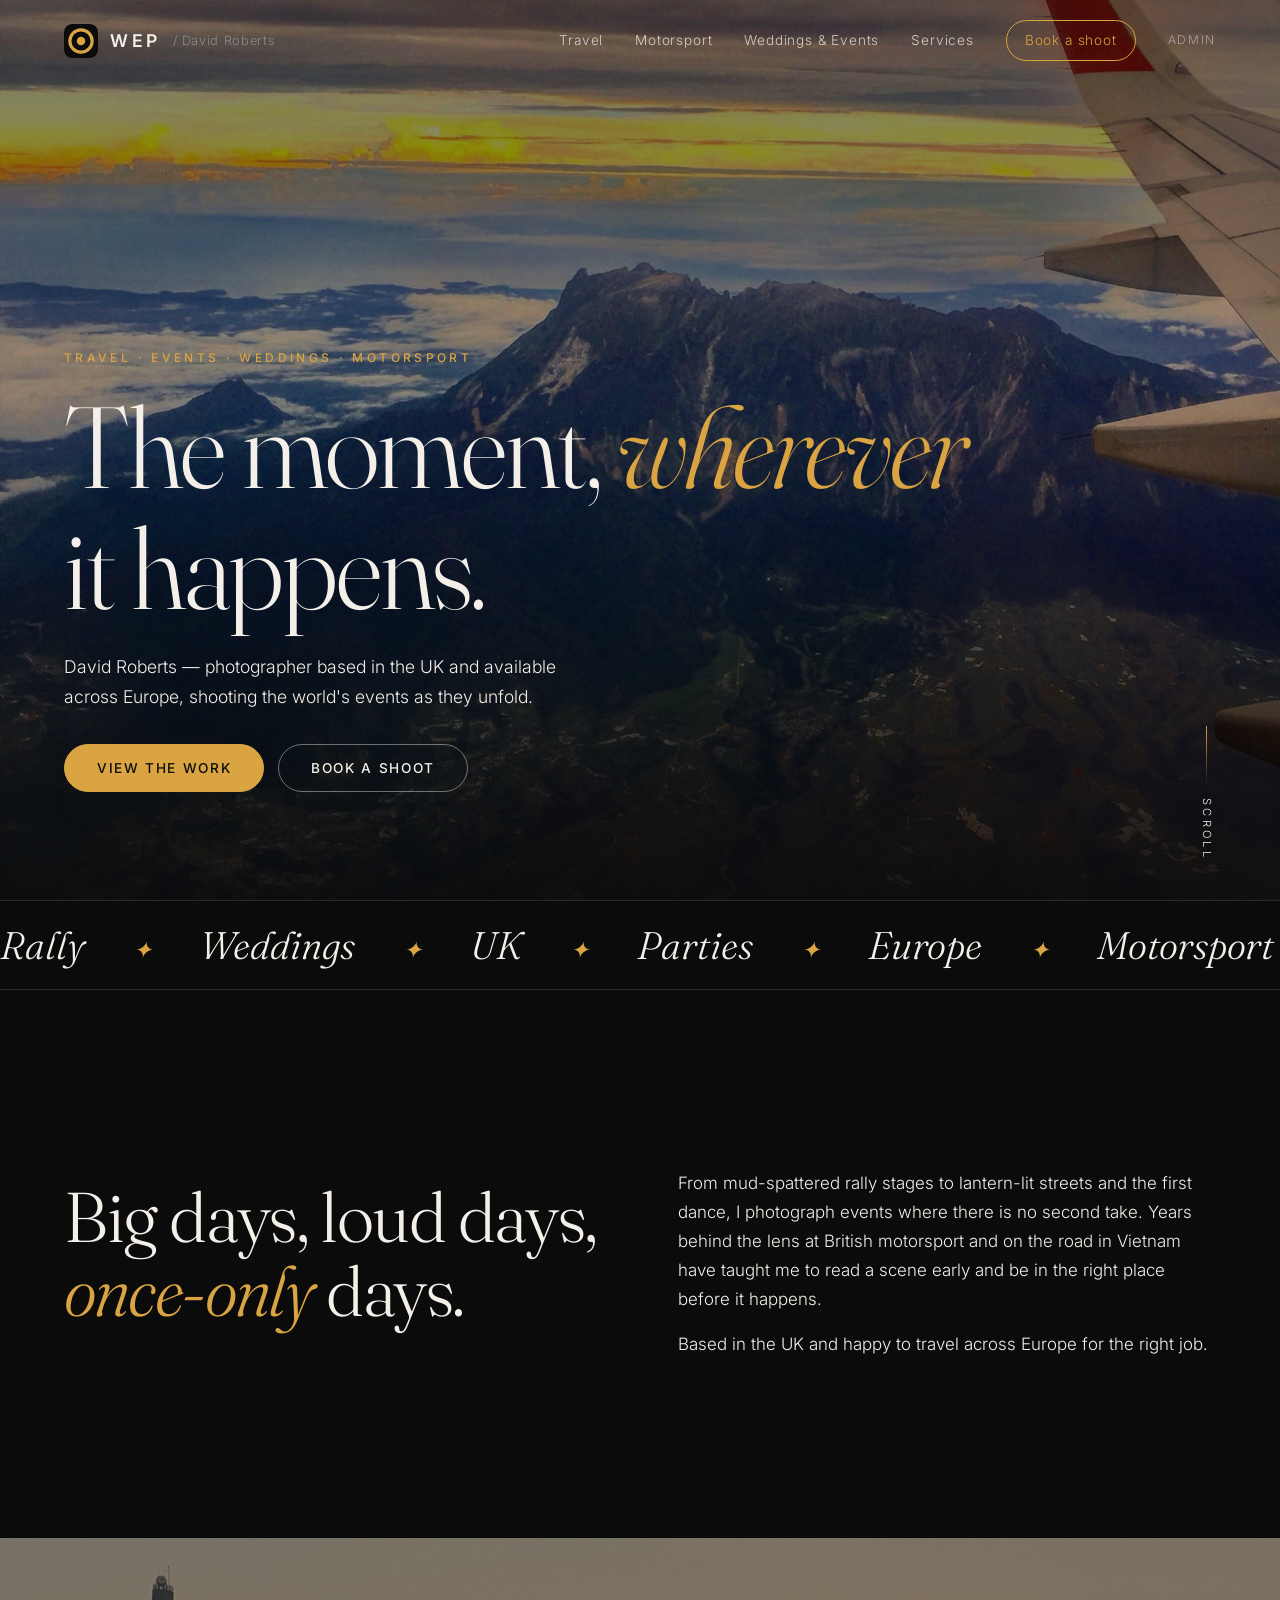
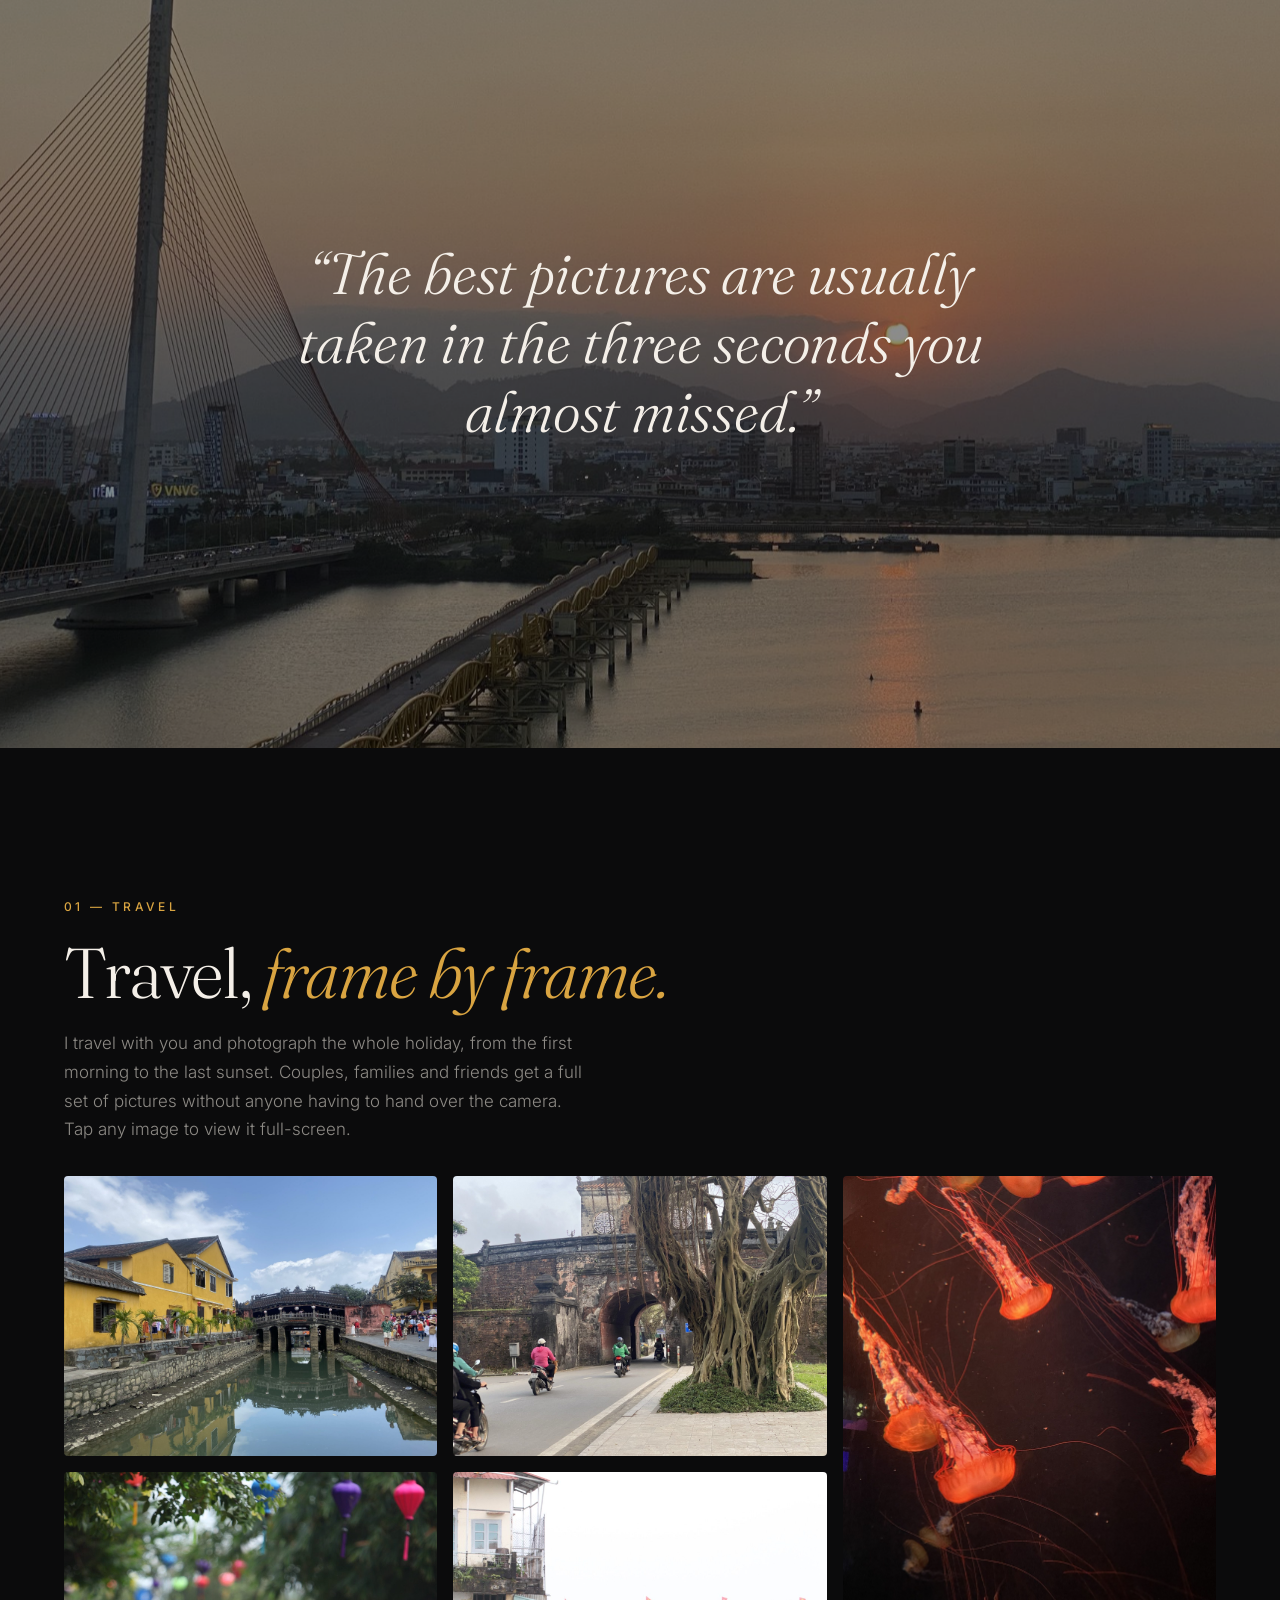
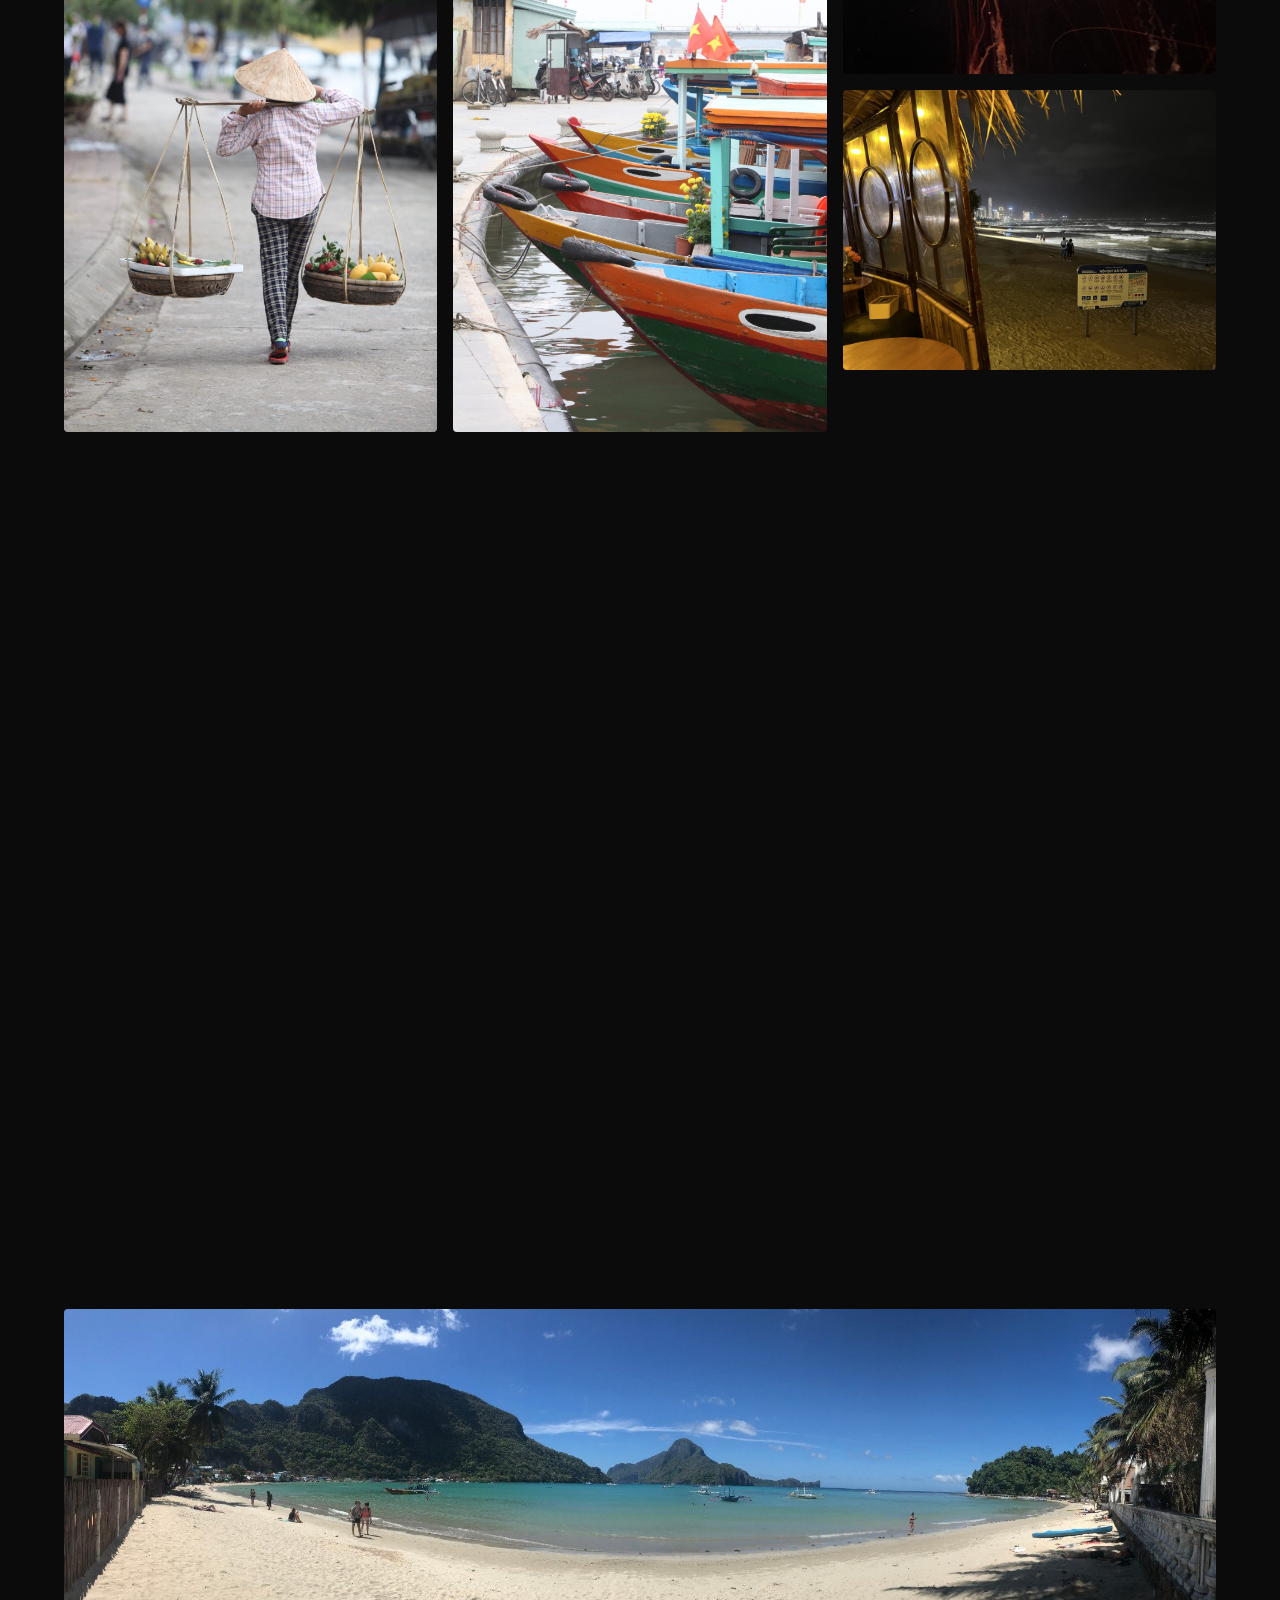
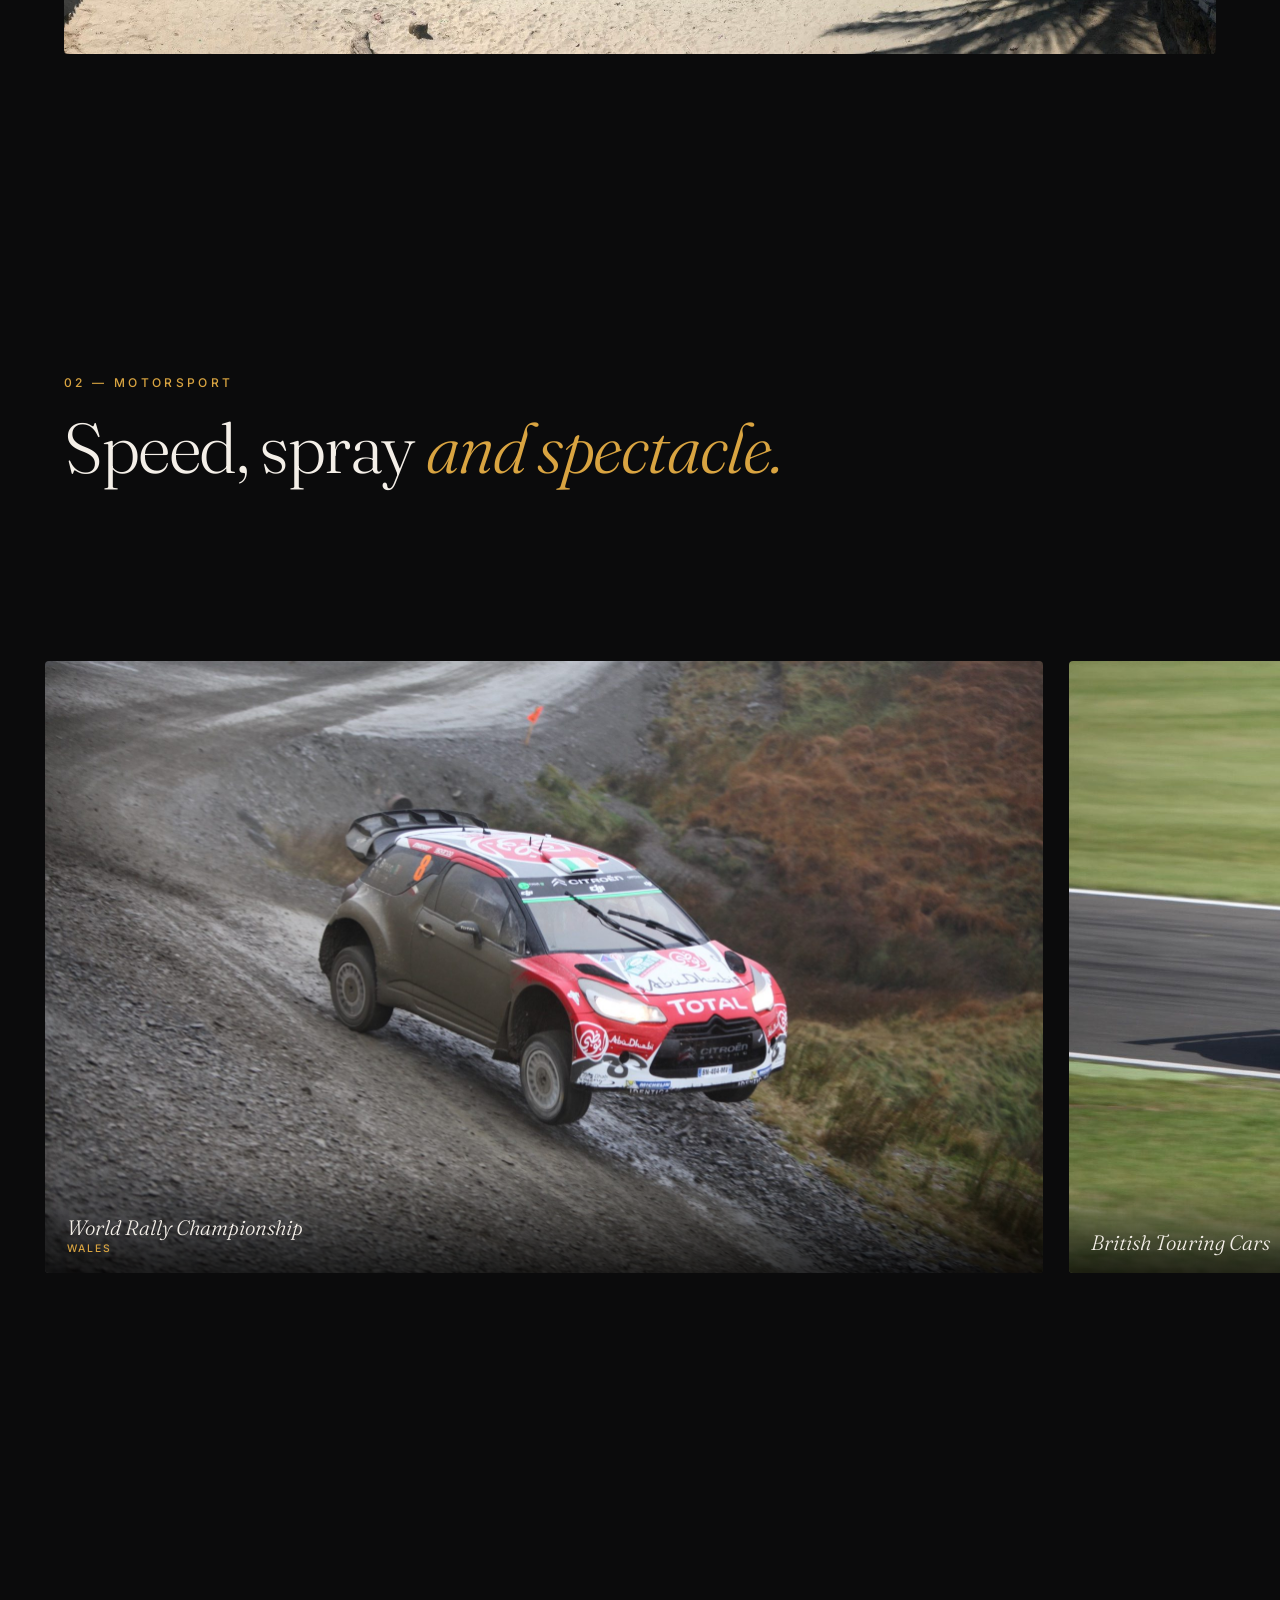
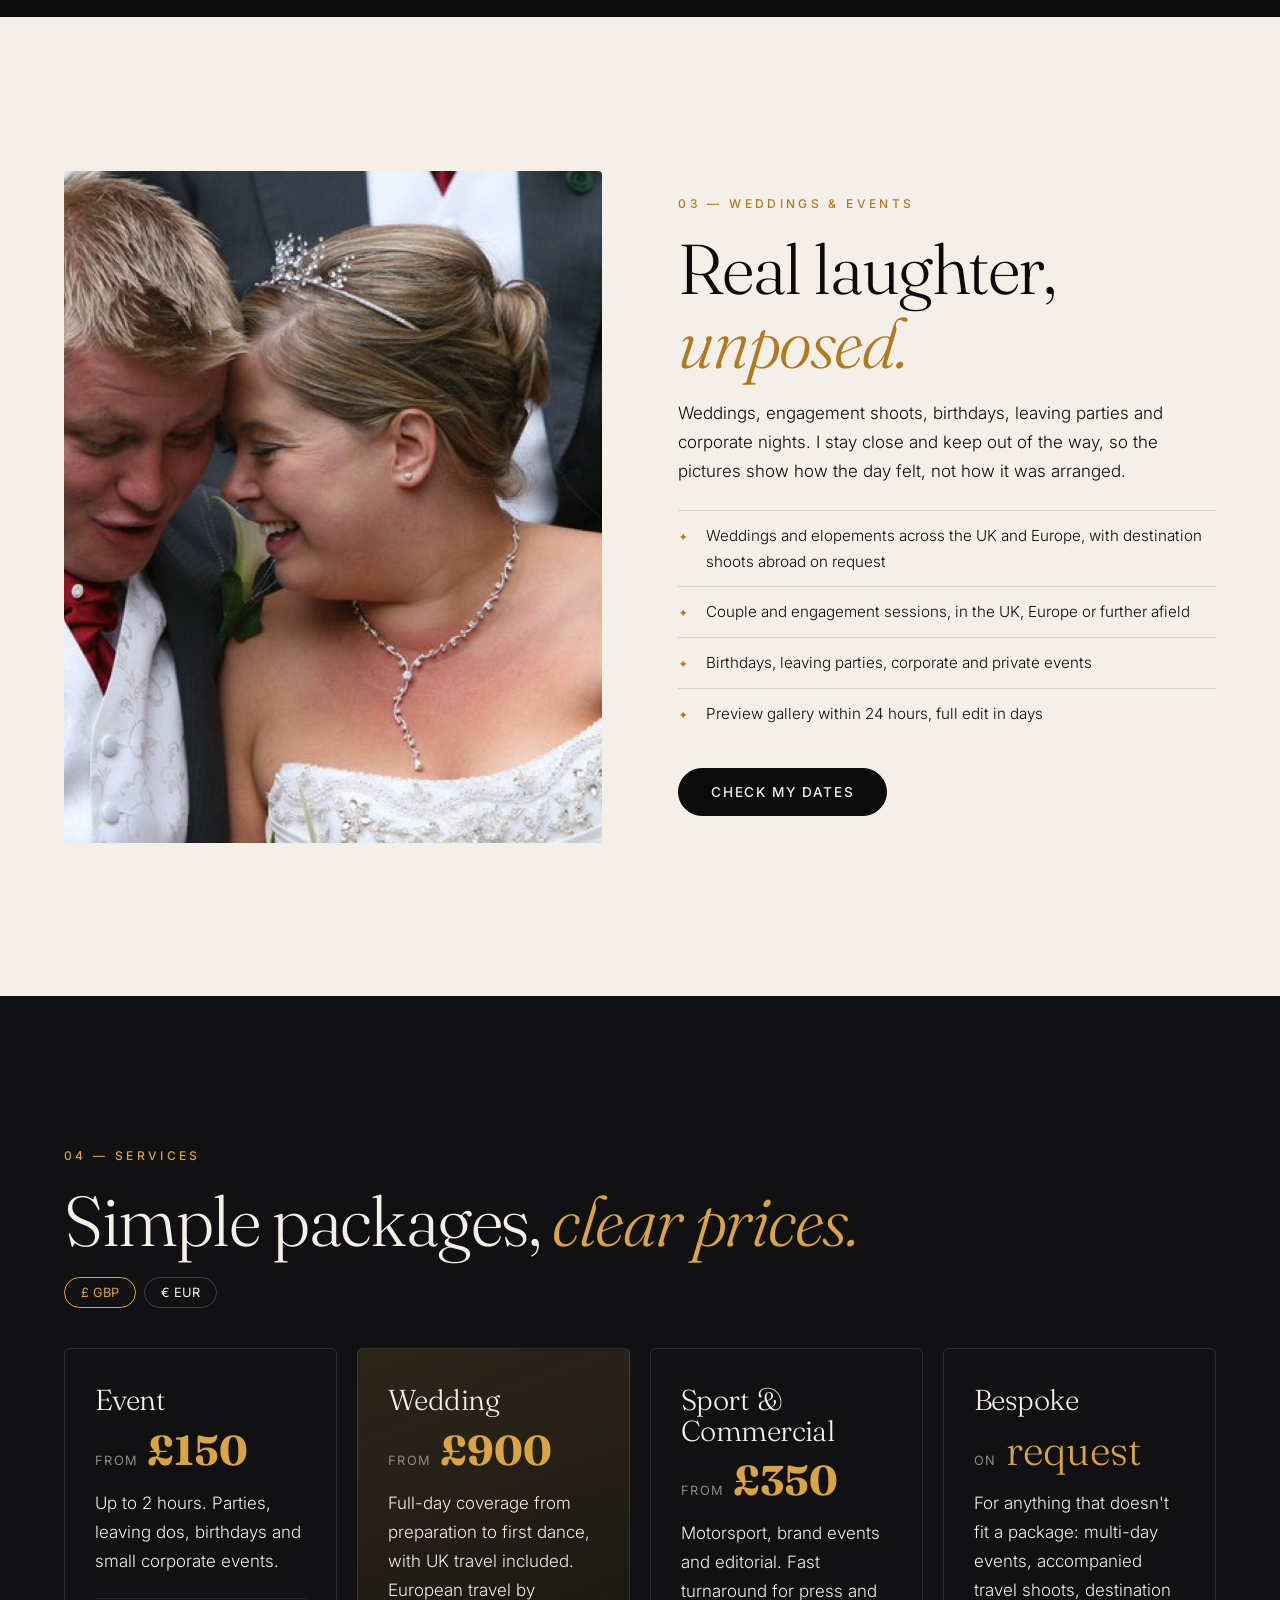
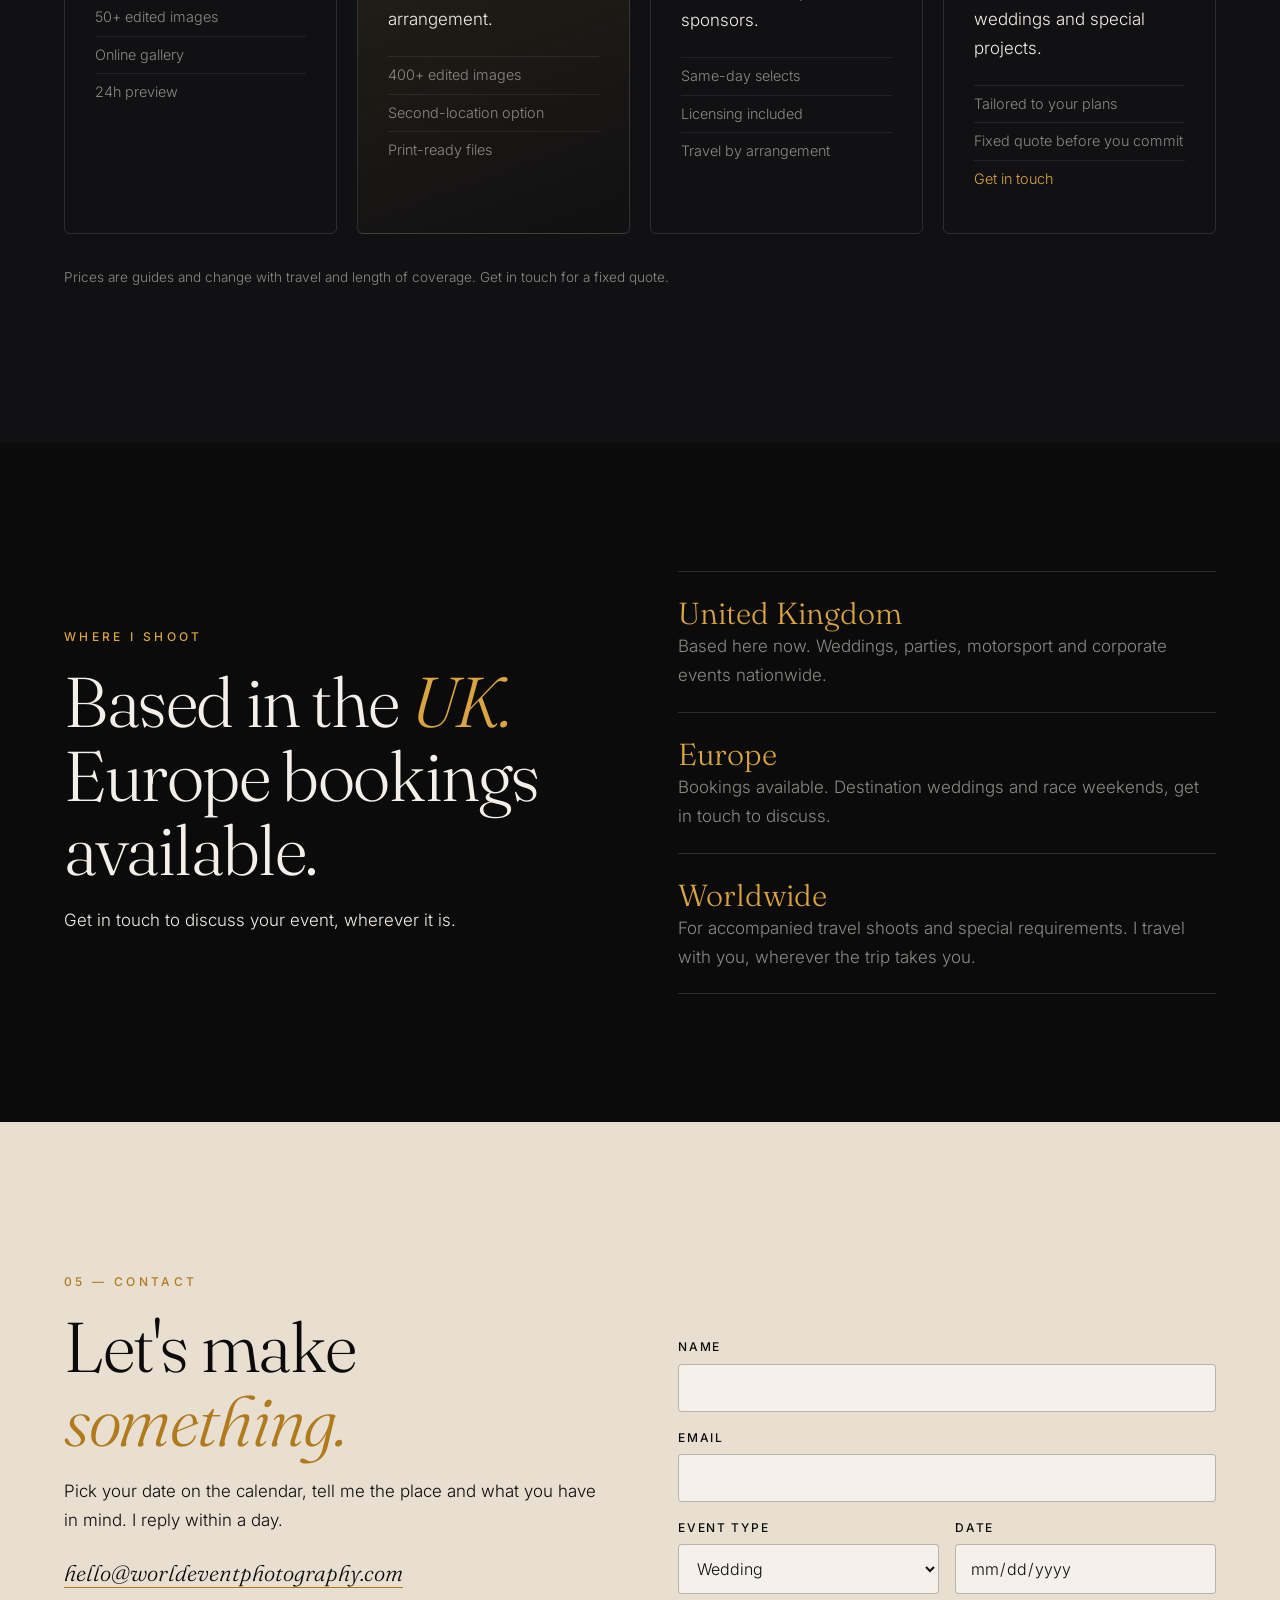
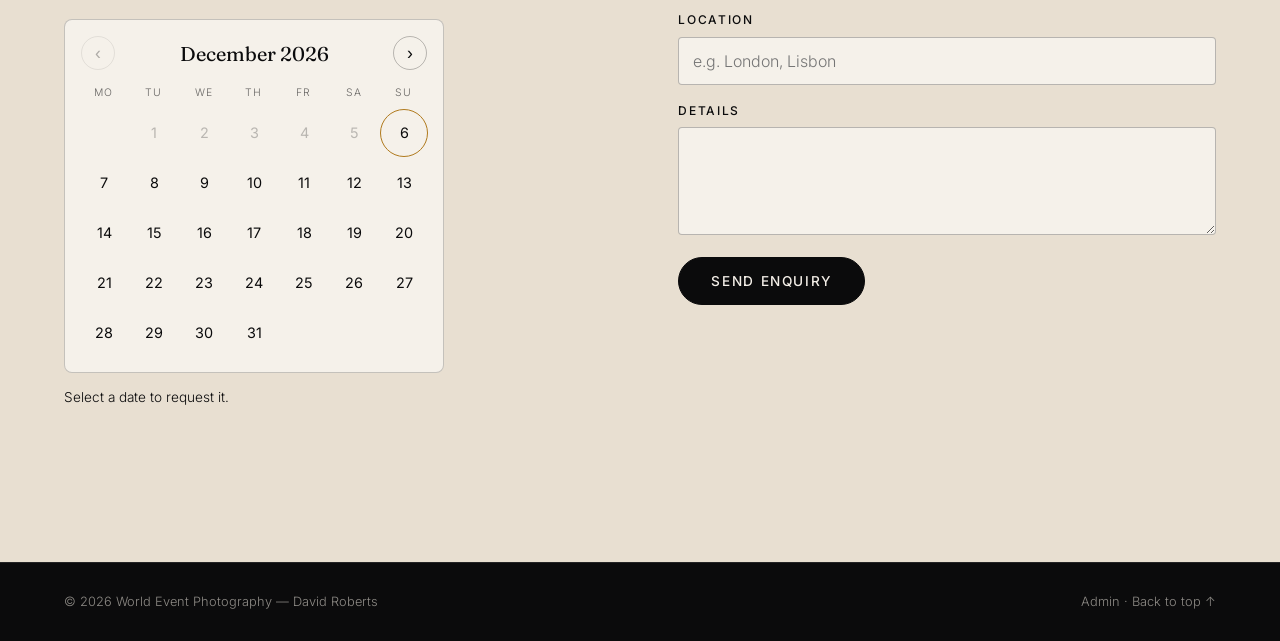
==== index.html @ 462fe00c "Rotate hero image every 5s across five photos Co-Authored-By: Claude Sonnet 5.5 <noreply@anthropic.c" ====
<!doctype html>
<html lang="en">
<head>
<meta charset="utf-8">
<meta name="viewport" content="width=device-width, initial-scale=1">
<title>World Event Photography — David Roberts</title>
<meta name="description" content="David Roberts: event, motorsport and wedding photographer based in the UK, available across Europe.">
<meta property="og:title" content="World Event Photography — David Roberts">
<meta property="og:description" content="Events, motorsport, weddings and travel photography. UK-based, available across Europe.">
<meta property="og:image" content="images/p13.jpg">
<link rel="preconnect" href="https://fonts.googleapis.com">
<link rel="preconnect" href="https://fonts.gstatic.com" crossorigin>
<link href="https://fonts.googleapis.com/css2?family=Fraunces:ital,opsz,wght@0,9..144,300;0,9..144,500;1,9..144,300;1,9..144,400&family=Inter:wght@300;400;500;600&display=swap" rel="stylesheet">
<link rel="icon" href="favicon.svg" type="image/svg+xml">
<link rel="icon" href="favicon.ico" sizes="48x48">
<link rel="apple-touch-icon" href="apple-touch-icon.png">
<link rel="stylesheet" href="style.css">
</head>
<body>

<div class="loader" id="loader" aria-hidden="true">
  <div class="loader-inner"><span>World Event Photography</span><i></i></div>
</div>

<header class="nav" id="nav">
  <a href="#top" class="brand"><img src="favicon.svg" alt="" width="34" height="34">WEP<span>/ David Roberts</span></a>
  <nav id="menu" aria-label="Main">
    <a href="#asia">Travel</a>
    <a href="#motorsport">Motorsport</a>
    <a href="#weddings">Weddings &amp; Events</a>
    <a href="#services">Services</a>
    <a href="#contact" class="cta">Book a shoot</a>
    <a href="admin.html" class="adm" rel="nofollow">Admin</a>
  </nav>
  <button class="burger" id="burger" aria-label="Menu" aria-expanded="false"><b></b><b></b></button>
</header>

<main id="top">

<section class="hero">
  <div class="hero-bg" data-parallax="0.35">
    <img class="on" src="images/p13.jpg" alt="Mount Kinabalu seen from an aeroplane window at sunset" fetchpriority="high">
    <img src="images/p18.jpg" alt="Hoi An street vendor in a conical hat carrying fruit baskets" loading="lazy">
    <img src="images/p17.jpg" alt="Rally car airborne on a gravel stage" loading="lazy">
    <img src="images/p23.jpg" alt="Bride and groom laughing together" loading="lazy">
    <img src="images/p10.jpg" alt="Sunset over the Han River bridges in Da Nang" loading="lazy">
  </div>
  <div class="hero-shade"></div>
  <div class="hero-content">
    <p class="eyebrow reveal">Travel · Events · Weddings · Motorsport</p>
    <h1 class="reveal"><span>The moment,</span> <em>wherever</em> <span>it happens.</span></h1>
    <p class="lede reveal">David Roberts — photographer based in the UK and available across Europe, shooting the world's events as they unfold.</p>
    <div class="hero-actions reveal">
      <a href="#asia" class="btn">View the work</a>
      <a href="#contact" class="btn ghost">Book a shoot</a>
    </div>
  </div>
  <a href="#intro" class="scroll-cue" aria-label="Scroll down"><span></span>Scroll</a>
</section>

<div class="marquee" aria-hidden="true">
  <div class="track">
    <span>Rally</span><span>Weddings</span><span>UK</span><span>Parties</span><span>Europe</span><span>Motorsport</span><span>Leaving dos</span><span>Travel</span><span>Festivals</span><span>Corporate</span>
    <span>Rally</span><span>Weddings</span><span>UK</span><span>Parties</span><span>Europe</span><span>Motorsport</span><span>Leaving dos</span><span>Travel</span><span>Festivals</span><span>Corporate</span>
  </div>
</div>

<section class="intro" id="intro">
  <div class="wrap grid2">
    <h2 class="reveal">Big days, loud days, <em>once-only</em> days.</h2>
    <div class="reveal">
      <p>From mud-spattered rally stages to lantern-lit streets and the first dance, I photograph events where there is no second take. Years behind the lens at British motorsport and on the road in Vietnam have taught me to read a scene early and be in the right place before it happens.</p>
      <p>Based in the UK and happy to travel across Europe for the right job.</p>
    </div>
  </div>
</section>

<section class="parallax-band" aria-label="Quote">
  <div class="pb-bg" data-parallax="0.25"><img src="images/p10.jpg" alt="Sunset over the Han River bridges in Da Nang" loading="lazy"></div>
  <blockquote class="reveal">“The best pictures are usually taken in the three seconds you almost missed.”</blockquote>
</section>

<section class="asia" id="asia">
  <div class="wrap head">
    <p class="eyebrow">01 — Travel</p>
    <h2>Travel, <em>frame by frame.</em></h2>
    <p class="sub">I travel with you and photograph the whole holiday, from the first morning to the last sunset. Couples, families and friends get a full set of pictures without anyone having to hand over the camera. Tap any image to view it full-screen.</p>
  </div>
  <div class="masonry wrap" id="gallery">
    <figure class="reveal"><img src="images/p06.jpg" alt="Japanese Covered Bridge, Hoi An" loading="lazy"><figcaption>Japanese Covered Bridge, Hội An</figcaption></figure>
    <figure class="reveal"><img src="images/p18.jpg" alt="Street vendor carrying fruit baskets" loading="lazy"><figcaption>Huế</figcaption></figure>
    <figure class="reveal"><img src="images/p08.jpg" alt="Lantern-lined street in Hoi An" loading="lazy"><figcaption>Ancient Town, Hội An</figcaption></figure>
    <figure class="reveal"><img src="images/p12.jpg" alt="Flower cart on a riverside road" loading="lazy"><figcaption>Hội An</figcaption></figure>
    <figure class="reveal"><img src="images/p05.jpg" alt="Banyan tree and old gate in Hue" loading="lazy"><figcaption>Citadel gate, Huế</figcaption></figure>
    <figure class="reveal"><img src="images/p20.jpg" alt="Colourful fishing boats" loading="lazy"><figcaption>Hội An</figcaption></figure>
    <figure class="reveal"><img src="images/p01.jpg" alt="Imperial city pavilion, Hue" loading="lazy"><figcaption>Imperial City, Huế</figcaption></figure>
    <figure class="reveal"><img src="images/p19.jpg" alt="Cyclo driver among lanterns" loading="lazy"><figcaption>Hội An</figcaption></figure>
    <figure class="reveal"><img src="images/p11.jpg" alt="Jellyfish glowing in dark water" loading="lazy"><figcaption>Singapore Aquarium</figcaption></figure>
    <figure class="reveal"><img src="images/p03.jpg" alt="Beach at night with city lights" loading="lazy"><figcaption>Mỹ Khê Beach, Đà Nẵng</figcaption></figure>
    <figure class="reveal"><img src="images/p02.jpg" alt="Sunrise over a lotus pond" loading="lazy"><figcaption>Huế</figcaption></figure>
    <figure class="reveal"><img src="images/p24.jpg" alt="Patuxai victory gate in Vientiane lit up at night, reflected in a pool" loading="lazy"><figcaption>Patuxai, Vientiane</figcaption></figure>
    <figure class="reveal pano"><img src="images/p25.jpg" alt="Panoramic view of a curved white-sand beach and turquoise bay with boats and green hills" loading="lazy"><figcaption>El Nido, Palawan</figcaption></figure>
  </div>
</section>

<section class="motor" id="motorsport">
  <div class="wrap head">
    <p class="eyebrow">02 — Motorsport</p>
    <h2>Speed, spray <em>and spectacle.</em></h2>
  </div>
  <div class="hscroll" id="hscroll">
    <div class="hs-sticky">
      <div class="hs-track" id="hsTrack">
        <figure class="hs-item big"><img src="images/p17.jpg" alt="Rally car airborne on a gravel stage" loading="lazy"><figcaption>World Rally Championship<small>Wales</small></figcaption></figure>
        <figure class="hs-item"><img src="images/p15.jpg" alt="Touring car at speed" loading="lazy"><figcaption>British Touring Cars</figcaption></figure>
        <figure class="hs-item big"><img src="images/p22.jpg" alt="Touring cars side by side through a hairpin" loading="lazy"><figcaption>Hairpin traffic</figcaption></figure>
        <figure class="hs-item big"><img src="images/p16.jpg" alt="Rally car through water splash" loading="lazy"><figcaption>Full send<small>Water splash</small></figcaption></figure>
      </div>
    </div>
  </div>
</section>

<section class="weddings" id="weddings">
  <div class="wrap grid2 flip">
    <div class="w-img reveal"><img src="images/p23.jpg" alt="Bride and groom laughing together" loading="lazy"></div>
    <div class="reveal">
      <p class="eyebrow">03 — Weddings &amp; Events</p>
      <h2>Real laughter, <em>unposed.</em></h2>
      <p>Weddings, engagement shoots, birthdays, leaving parties and corporate nights. I stay close and keep out of the way, so the pictures show how the day felt, not how it was arranged.</p>
      <ul class="ticks">
        <li>Weddings and elopements across the UK and Europe, with destination shoots abroad on request</li>
        <li>Couple and engagement sessions, in the UK, Europe or further afield</li>
        <li>Birthdays, leaving parties, corporate and private events</li>
        <li>Preview gallery within 24 hours, full edit in days</li>
      </ul>
      <a href="#contact" class="btn dark">Check my dates</a>
    </div>
  </div>
</section>

<section class="services" id="services">
  <div class="wrap">
    <p class="eyebrow">04 — Services</p>
    <h2>Simple packages, <em>clear prices.</em></h2>
    <div class="cur" role="group" aria-label="Currency">
      <button data-cur="GBP" class="on">£ GBP</button><button data-cur="EUR">€ EUR</button>
    </div>
    <div class="cards">
      <article class="card reveal">
        <h3>Event</h3><p class="price"><small>from</small> <b data-gbp="150">£150</b></p>
        <p>Up to 2 hours. Parties, leaving dos, birthdays and small corporate events.</p>
        <ul><li>50+ edited images</li><li>Online gallery</li><li>24h preview</li></ul>
      </article>
      <article class="card hot reveal">
        <h3>Wedding</h3><p class="price"><small>from</small> <b data-gbp="900">£900</b></p>
        <p>Full-day coverage from preparation to first dance, with UK travel included. European travel by arrangement.</p>
        <ul><li>400+ edited images</li><li>Second-location option</li><li>Print-ready files</li></ul>
      </article>
      <article class="card reveal">
        <h3>Sport &amp; Commercial</h3><p class="price"><small>from</small> <b data-gbp="350">£350</b></p>
        <p>Motorsport, brand events and editorial. Fast turnaround for press and sponsors.</p>
        <ul><li>Same-day selects</li><li>Licensing included</li><li>Travel by arrangement</li></ul>
      </article>
      <article class="card reveal">
        <h3>Bespoke</h3><p class="price"><small>on</small> request</p>
        <p>For anything that doesn't fit a package: multi-day events, accompanied travel shoots, destination weddings and special projects.</p>
        <ul><li>Tailored to your plans</li><li>Fixed quote before you commit</li><li><a href="#contact">Get in touch</a></li></ul>
      </article>
    </div>
    <p class="fine">Prices are guides and change with travel and length of coverage. Get in touch for a fixed quote.</p>
  </div>
</section>

<section class="base">
  <div class="wrap grid2">
    <div class="reveal">
      <p class="eyebrow">Where I shoot</p>
      <h2>Based in the <em>UK.</em> Europe bookings available.</h2>
      <p>Get in touch to discuss your event, wherever it is.</p>
    </div>
    <ul class="places reveal">
      <li><b>United Kingdom</b><span>Based here now. Weddings, parties, motorsport and corporate events nationwide.</span></li>
      <li><b>Europe</b><span>Bookings available. Destination weddings and race weekends, get in touch to discuss.</span></li>
      <li><b>Worldwide</b><span>For accompanied travel shoots and special requirements. I travel with you, wherever the trip takes you.</span></li>
    </ul>
  </div>
</section>

<section class="contact" id="contact">
  <div class="wrap grid2">
    <div class="reveal">
      <p class="eyebrow">05 — Contact</p>
      <h2>Let's make <em>something.</em></h2>
      <p>Pick your date on the calendar, tell me the place and what you have in mind. I reply within a day.</p>
      <p class="direct"><a href="mailto:hello@worldeventphotography.com">hello@worldeventphotography.com</a></p>
      <div class="cal-wrap">
        <div class="cal" id="cal"></div>
        <p class="cal-note" id="calNote" aria-live="polite">Select a date to request it.</p>
      </div>
    </div>
    <form class="form reveal" id="form">
      <label>Name<input name="name" required autocomplete="name"></label>
      <label>Email<input type="email" name="email" required autocomplete="email"></label>
      <div class="row">
        <label>Event type
          <select name="type"><option>Wedding</option><option>Graduation</option><option>Family Portrait</option><option>Corporate</option><option>Birthday</option><option>Marketing</option><option>Travel</option><option>Other (provide details)</option></select>
        </label>
        <label>Date<input type="date" name="date" id="dateField" readonly placeholder="Pick on calendar"></label>
      </div>
      <label>Location<input name="location" placeholder="e.g. London, Lisbon"></label>
      <label>Details<textarea name="message" rows="4"></textarea></label>
      <button class="btn" type="submit">Send enquiry</button>
      <p class="form-msg" id="formMsg" role="status" aria-live="polite"></p>
    </form>
  </div>
</section>

</main>

<footer class="foot">
  <span>© <span id="yr"></span> World Event Photography — David Roberts</span>
  <span><a href="admin.html" rel="nofollow">Admin</a> · <a href="#top">Back to top ↑</a></span>
</footer>

<div class="lightbox" id="lb" hidden>
  <button class="lb-close" aria-label="Close">×</button>
  <button class="lb-nav prev" aria-label="Previous">‹</button>
  <img alt="">
  <button class="lb-nav next" aria-label="Next">›</button>
</div>

<script src="config.js"></script>
<script src="script.js"></script>
</body>
</html>
---- style.css ----
:root{
  --ink:#0b0b0c; --paper:#f4efe8; --sand:#e8dfd1; --gold:#d9a441; --mute:#8d8a85;
  --serif:'Fraunces',Georgia,serif; --sans:'Inter',system-ui,sans-serif;
  --gut:clamp(20px,5vw,72px);
}
*{box-sizing:border-box;margin:0;padding:0}
html{scroll-behavior:smooth;scroll-padding-top:70px}
body{background:var(--ink);color:var(--paper);font:300 17px/1.7 var(--sans);-webkit-font-smoothing:antialiased;overflow-x:hidden}
img{display:block;max-width:100%}
a{color:inherit;text-decoration:none}
em{font-style:italic;font-weight:300;color:var(--gold)}
h1,h2,h3{font-family:var(--serif);font-weight:300;line-height:1.05;letter-spacing:-.02em}
h2{font-size:clamp(2.2rem,5.5vw,4.6rem);margin-bottom:1.2rem}
p+p{margin-top:1rem}
.wrap{max-width:1280px;margin:0 auto;padding:0 var(--gut)}
.grid2{display:grid;grid-template-columns:1fr 1fr;gap:clamp(30px,6vw,100px);align-items:center}
.eyebrow{font:500 .75rem/1 var(--sans);letter-spacing:.28em;text-transform:uppercase;color:var(--gold);margin-bottom:1.4rem}
section{position:relative}

/* loader */
.loader{position:fixed;inset:0;background:var(--ink);z-index:100;display:grid;place-items:center;transition:opacity .8s .3s,visibility 0s 1.1s}
.loader.done{opacity:0;visibility:hidden}
.loader-inner{text-align:center;font:italic 300 1.4rem var(--serif)}
.loader-inner i{display:block;height:1px;background:var(--gold);margin-top:14px;transform-origin:left;animation:load 1.1s ease forwards}
@keyframes load{from{transform:scaleX(0)}to{transform:scaleX(1)}}

/* nav */
.nav{position:fixed;top:0;left:0;right:0;z-index:50;display:flex;justify-content:space-between;align-items:center;padding:20px var(--gut);transition:background .4s,padding .4s}
.nav.solid{background:rgba(11,11,12,.85);backdrop-filter:blur(12px);padding-block:12px}
.brand{font:600 1.1rem var(--sans);letter-spacing:.2em}
.brand span{font-weight:300;letter-spacing:.05em;margin-left:.6em;color:var(--mute);font-size:.8rem}
#menu{display:flex;gap:clamp(16px,2.5vw,36px);align-items:center;font-size:.85rem;letter-spacing:.06em}
#menu a{opacity:.8;transition:opacity .2s}
#menu a:hover{opacity:1}
#menu .cta{border:1px solid var(--gold);color:var(--gold);padding:8px 18px;border-radius:99px;opacity:1}
#menu .cta:hover{background:var(--gold);color:var(--ink)}
.burger{display:none;background:none;border:0;width:36px;height:36px;position:relative;cursor:pointer}
.burger b{position:absolute;left:6px;right:6px;height:1.5px;background:var(--paper);transition:.3s}
.burger b:first-child{top:13px}.burger b:last-child{top:21px}
.burger[aria-expanded=true] b:first-child{top:17px;transform:rotate(45deg)}
.burger[aria-expanded=true] b:last-child{top:17px;transform:rotate(-45deg)}

/* hero */
.hero{height:100svh;min-height:600px;overflow:hidden;display:flex;align-items:flex-end}
.hero-bg{position:absolute;inset:-10% 0 0;will-change:transform}
.hero-bg img{position:absolute;inset:0;width:100%;height:100%;object-fit:cover;opacity:0;transition:opacity 1.4s ease}
.hero-bg img.on{opacity:1;animation:kb 8s ease-out forwards}
@keyframes kb{from{transform:scale(1.12)}to{transform:scale(1)}}
.hero-shade{position:absolute;inset:0;background:linear-gradient(to top,rgba(11,11,12,.92) 0%,rgba(11,11,12,.35) 55%,rgba(11,11,12,.55) 100%)}
.hero-content{position:relative;padding:0 var(--gut) clamp(70px,12vh,130px);max-width:1100px}
.hero h1{font-size:clamp(3rem,9vw,8rem);font-weight:300;margin-bottom:1.5rem}
.hero h1 span{display:inline-block}
.lede{max-width:520px;font-size:1.1rem;opacity:.85;margin-bottom:2rem}
.hero-actions{display:flex;gap:14px;flex-wrap:wrap}
.btn{display:inline-block;background:var(--gold);color:var(--ink);font:500 .85rem var(--sans);letter-spacing:.12em;text-transform:uppercase;padding:15px 32px;border-radius:99px;border:1px solid var(--gold);cursor:pointer;transition:.3s}
.btn:hover{background:transparent;color:var(--gold)}
.btn.ghost{background:transparent;color:var(--paper);border-color:rgba(255,255,255,.4)}
.btn.ghost:hover{border-color:var(--paper);color:var(--paper)}
.btn.dark{background:var(--ink);color:var(--paper);border-color:var(--ink);margin-top:1.8rem}
.btn.dark:hover{background:transparent;color:var(--ink)}
.scroll-cue{position:absolute;right:var(--gut);bottom:40px;writing-mode:vertical-rl;font-size:.7rem;letter-spacing:.3em;text-transform:uppercase;display:flex;align-items:center;gap:12px}
.scroll-cue span{width:1px;height:60px;background:linear-gradient(var(--gold),transparent);animation:cue 2s infinite}
@keyframes cue{0%{transform:scaleY(0);transform-origin:top}50%{transform:scaleY(1);transform-origin:top}51%{transform-origin:bottom}100%{transform:scaleY(0);transform-origin:bottom}}

/* marquee */
.marquee{overflow:hidden;border-block:1px solid rgba(255,255,255,.12);padding:20px 0;background:var(--ink)}
.track{display:flex;gap:3rem;width:max-content;animation:mq 40s linear infinite;font:italic 300 clamp(1.4rem,3vw,2.4rem) var(--serif)}
.track span::after{content:"✦";color:var(--gold);margin-left:3rem;font-size:.6em;vertical-align:middle}
@keyframes mq{to{transform:translateX(-50%)}}

/* intro */
.intro{padding:clamp(80px,14vw,180px) 0}
.stats{display:flex;gap:2.5rem;margin-top:2.5rem}
.stats dt{font:300 3rem/1 var(--serif);color:var(--gold)}
.stats dd{font-size:.75rem;letter-spacing:.15em;text-transform:uppercase;color:var(--mute)}

/* parallax band */
.parallax-band{height:90vh;min-height:500px;overflow:hidden;display:grid;place-items:center}
.pb-bg{position:absolute;inset:-20% 0;will-change:transform}
.pb-bg img{width:100%;height:100%;object-fit:cover;filter:brightness(.55)}
.parallax-band blockquote{position:relative;max-width:900px;padding:0 var(--gut);text-align:center;font:italic 300 clamp(1.8rem,4.5vw,3.6rem)/1.2 var(--serif)}

/* motorsport horizontal scroll */
.motor{padding-top:clamp(80px,12vw,160px)}
.head{margin-bottom:2rem}
.head .sub{color:var(--mute);max-width:520px}
.hscroll{height:300vh;position:relative}
.hs-sticky{position:sticky;top:0;height:100vh;overflow:hidden;display:flex;align-items:center}
.hs-track{display:flex;gap:2vw;padding:0 var(--gut);will-change:transform}
.hs-item{position:relative;flex:none;height:68vh;overflow:hidden;border-radius:4px}
.hs-item img{height:100%;width:auto;max-width:none;object-fit:cover}
.hs-item.big img{min-width:min(78vw,1100px)}
.hs-item figcaption{position:absolute;left:0;right:0;bottom:0;padding:50px 22px 18px;background:linear-gradient(transparent,rgba(0,0,0,.75));font:italic 300 1.3rem var(--serif)}
.hs-item small{display:block;font:500 .65rem var(--sans);letter-spacing:.2em;text-transform:uppercase;color:var(--gold);margin-top:2px}

/* gallery */
.asia{padding:clamp(80px,12vw,160px) 0}
.masonry{columns:3;column-gap:16px}
.masonry figure{break-inside:avoid;margin-bottom:16px;overflow:hidden;border-radius:4px;cursor:zoom-in;background:#1a1a1a}
.masonry img{width:100%;transition:transform .8s cubic-bezier(.2,.7,.2,1),filter .4s}
.masonry figure:hover img{transform:scale(1.06)}

/* weddings: light */
.weddings{background:var(--paper);color:var(--ink);padding:clamp(80px,12vw,160px) 0}
.weddings em{color:#b07a1d}
.weddings .eyebrow{color:#b07a1d}
.w-img{overflow:hidden;border-radius:4px;aspect-ratio:4/5}
.w-img img{width:100%;height:100%;object-fit:cover;object-position:60% center}
.ticks{list-style:none;margin-top:1.5rem}
.ticks li{padding:12px 0 12px 28px;border-top:1px solid rgba(0,0,0,.12);position:relative;font-size:.95rem}
.ticks li::before{content:"✦";position:absolute;left:0;color:#b07a1d;font-size:.7rem;top:17px}
.flip>:first-child{order:0}

/* services */
.services{padding:clamp(80px,12vw,160px) 0;background:#111113}
.cur{display:flex;gap:8px;flex-wrap:wrap;margin:1rem 0 2.5rem}
.cur button{background:none;border:1px solid rgba(255,255,255,.2);color:var(--paper);padding:7px 16px;border-radius:99px;font:400 .8rem var(--sans);cursor:pointer;transition:.2s}
.cur button.on,.cur button:hover{border-color:var(--gold);color:var(--gold)}
.cards{display:grid;grid-template-columns:repeat(4,1fr);gap:20px}
.card li a{color:var(--gold)}
@media (max-width:1100px){.cards{grid-template-columns:repeat(2,1fr)}}
.card{border:1px solid rgba(255,255,255,.12);padding:36px 30px;border-radius:6px;transition:transform .4s,border-color .4s}
.card:hover{transform:translateY(-6px);border-color:var(--gold)}
.card.hot{background:linear-gradient(160deg,rgba(217,164,65,.14),transparent)}
.card h3{font-size:1.8rem}
.price{font:300 2.6rem/1 var(--serif);color:var(--gold);margin:14px 0 18px}
.price small{font:400 .8rem var(--sans);color:var(--mute);letter-spacing:.1em;text-transform:uppercase}
.card ul{list-style:none;margin-top:1.4rem;font-size:.9rem;color:var(--mute)}
.card li{padding:6px 0;border-top:1px solid rgba(255,255,255,.08)}
.fine{margin-top:2rem;color:var(--mute);font-size:.85rem}

/* base */
.base{padding:clamp(70px,10vw,130px) 0}
.places{list-style:none}
.places li{padding:22px 0;border-top:1px solid rgba(255,255,255,.14)}
.places li:last-child{border-bottom:1px solid rgba(255,255,255,.14)}
.places b{display:block;font:300 1.9rem var(--serif);color:var(--gold)}
.places span{color:var(--mute)}

/* contact */
.contact{padding:clamp(80px,12vw,160px) 0;background:var(--sand);color:var(--ink)}
.contact em{color:#b07a1d}.contact .eyebrow{color:#b07a1d}
.direct{font:italic 300 1.4rem var(--serif);margin-top:1.5rem}
.direct a{border-bottom:1px solid #b07a1d}
.form{display:grid;gap:16px}
.form label{display:grid;gap:6px;font-size:.75rem;letter-spacing:.14em;text-transform:uppercase;font-weight:500}
.form input,.form select,.form textarea{font:300 1rem var(--sans);padding:13px 14px;border:1px solid rgba(0,0,0,.25);background:rgba(255,255,255,.55);border-radius:4px;color:var(--ink);letter-spacing:0;text-transform:none;width:100%}
.form input:focus,.form select:focus,.form textarea:focus{outline:2px solid #b07a1d;outline-offset:1px}
.row{display:grid;grid-template-columns:1fr 1fr;gap:16px}
.form .btn{justify-self:start;margin-top:6px;background:var(--ink);color:var(--paper);border-color:var(--ink)}
.form .btn:hover{background:transparent;color:var(--ink)}

.foot{display:flex;justify-content:space-between;gap:12px;flex-wrap:wrap;padding:28px var(--gut);font-size:.8rem;color:var(--mute);border-top:1px solid rgba(255,255,255,.1)}

/* lightbox */
.lightbox{position:fixed;inset:0;background:rgba(0,0,0,.95);z-index:90;display:grid;place-items:center}
.lightbox[hidden]{display:none}
.lightbox img{max-width:92vw;max-height:90vh;object-fit:contain}
.lightbox button{position:absolute;background:none;border:0;color:var(--paper);font-size:3rem;cursor:pointer;padding:12px 20px;line-height:1}
.lb-close{top:10px;right:14px}.lb-nav.prev{left:6px}.lb-nav.next{right:6px}

/* reveal */
.reveal{opacity:0;transform:translateY(40px);transition:opacity 1s cubic-bezier(.2,.7,.2,1),transform 1s cubic-bezier(.2,.7,.2,1)}
.reveal.in{opacity:1;transform:none}

/* responsive */
@media (max-width:900px){
  .grid2{grid-template-columns:1fr}
  .cards{grid-template-columns:1fr}
  .masonry{columns:2}
  .burger{display:block}
  #menu{position:fixed;inset:0;background:var(--ink);flex-direction:column;justify-content:center;gap:28px;font:300 2rem var(--serif);transform:translateY(-100%);transition:transform .5s;z-index:-1}
  #menu.open{transform:none}
  .brand span{display:none}
  .hscroll{height:auto}
  .hs-sticky{position:static;height:auto;overflow-x:auto;scroll-snap-type:x mandatory;padding:20px 0}
  .hs-track{transform:none!important}
  .hs-item{height:56vh;scroll-snap-align:center}
  .hs-item.big img{min-width:80vw}
  .scroll-cue{display:none}
  .row{grid-template-columns:1fr}
}
@media (max-width:520px){.masonry{columns:1}.stats{gap:1.4rem}}
@media (prefers-reduced-motion:reduce){
  *{animation:none!important;transition:none!important;scroll-behavior:auto!important}
  .reveal{opacity:1;transform:none}
}

/* calendar */
.cal-wrap{margin-top:2rem;max-width:380px}
.cal{background:rgba(255,255,255,.55);border:1px solid rgba(0,0,0,.2);border-radius:8px;padding:16px;user-select:none}
.cal-head{display:flex;justify-content:space-between;align-items:center;margin-bottom:10px}
.cal-head b{font:400 1.25rem var(--serif)}
.cal-head button{background:none;border:1px solid rgba(0,0,0,.25);width:34px;height:34px;border-radius:50%;cursor:pointer;font-size:1.1rem;color:var(--ink)}
.cal-head button:hover:not(:disabled){background:var(--ink);color:var(--paper)}
.cal-head button:disabled{opacity:.3;cursor:default}
.cal-grid{display:grid;grid-template-columns:repeat(7,1fr);gap:4px;text-align:center}
.cal-grid span{font-size:.65rem;letter-spacing:.1em;text-transform:uppercase;padding:4px 0;opacity:.6}
.cal-grid button{aspect-ratio:1;border:0;background:none;border-radius:50%;font:400 .9rem var(--sans);cursor:pointer;color:var(--ink)}
.cal-grid button:hover:not(:disabled){background:rgba(176,122,29,.25)}
.cal-grid button:disabled{opacity:.25;cursor:not-allowed}
.cal-grid button.booked{text-decoration:line-through}
.cal-grid button.today{outline:1px solid #b07a1d}
.cal-grid button.sel{background:var(--ink);color:var(--paper)}
.cal-note{font-size:.85rem;margin-top:.8rem!important}
.form-msg{font-size:.9rem;margin-top:.4rem;min-height:1.4em;text-transform:none;letter-spacing:0;font-weight:400}
.foot a:hover{color:var(--gold)}
#menu .adm{opacity:.5;font-size:.75rem;letter-spacing:.14em;text-transform:uppercase}
#menu .adm:hover{opacity:1;color:var(--gold)}
.masonry .pano{column-span:all;margin-top:4px}
.masonry figure{position:relative}
.masonry figcaption{position:absolute;left:0;right:0;bottom:0;padding:34px 14px 10px;background:linear-gradient(transparent,rgba(0,0,0,.75));font:italic 300 1rem var(--serif);opacity:0;transform:translateY(6px);transition:.4s;pointer-events:none}
.masonry figure:hover figcaption{opacity:1;transform:none}
@media (hover:none){.masonry figcaption{opacity:1;transform:none}}
.brand{display:flex;align-items:center;gap:12px}
.brand img{border-radius:8px}
.brand span{margin-left:0}
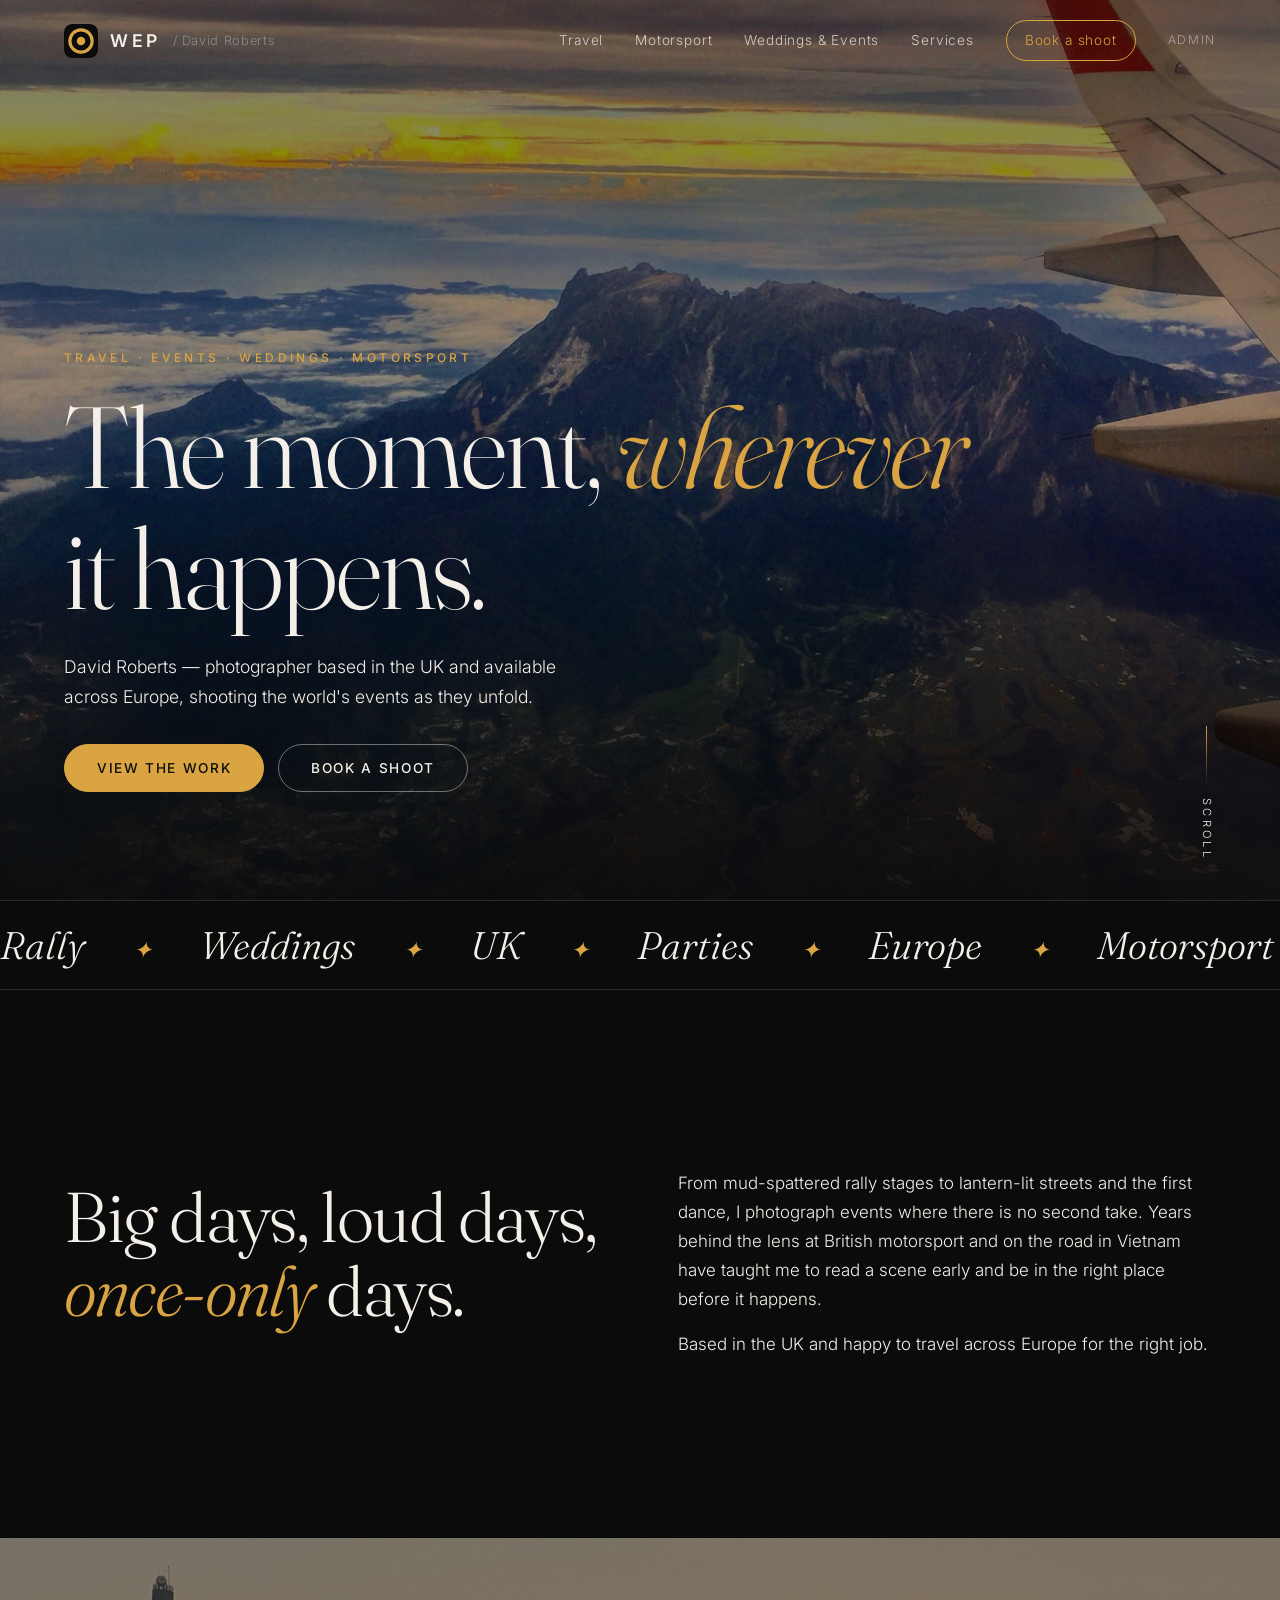
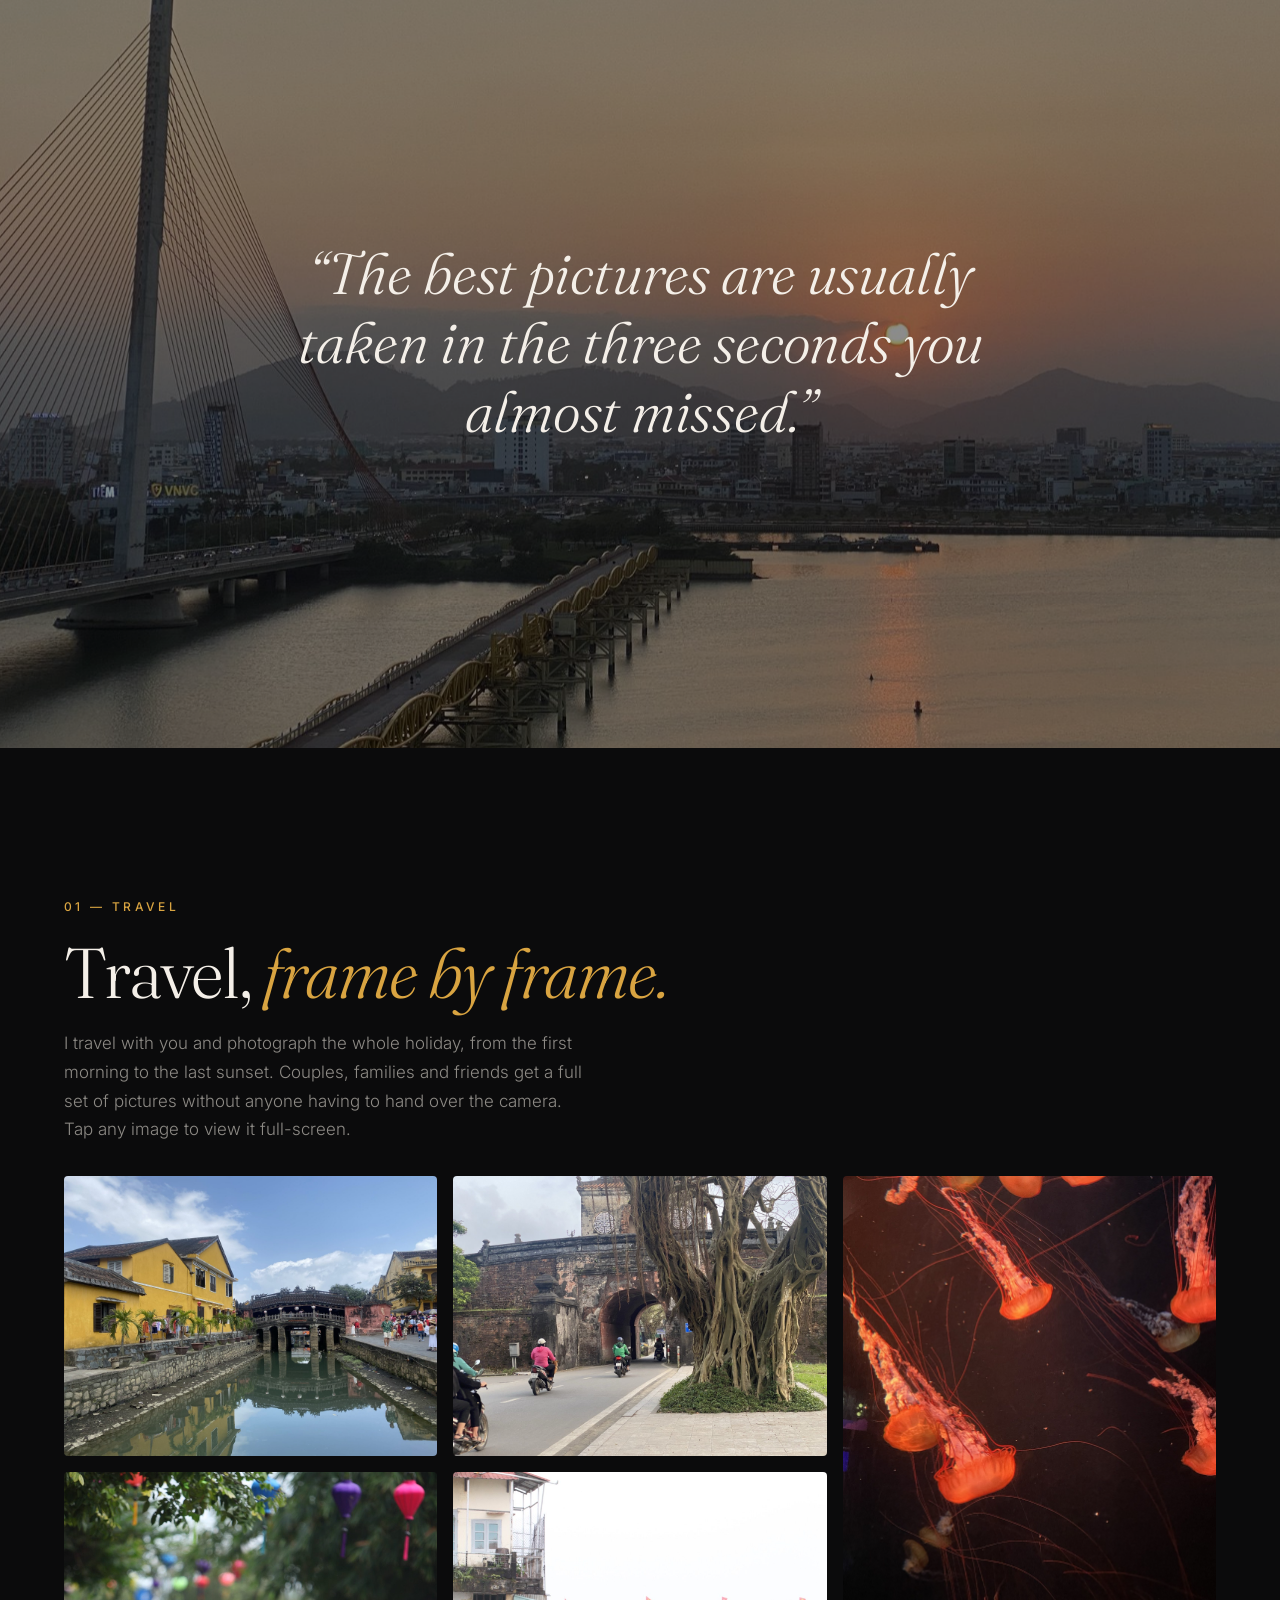
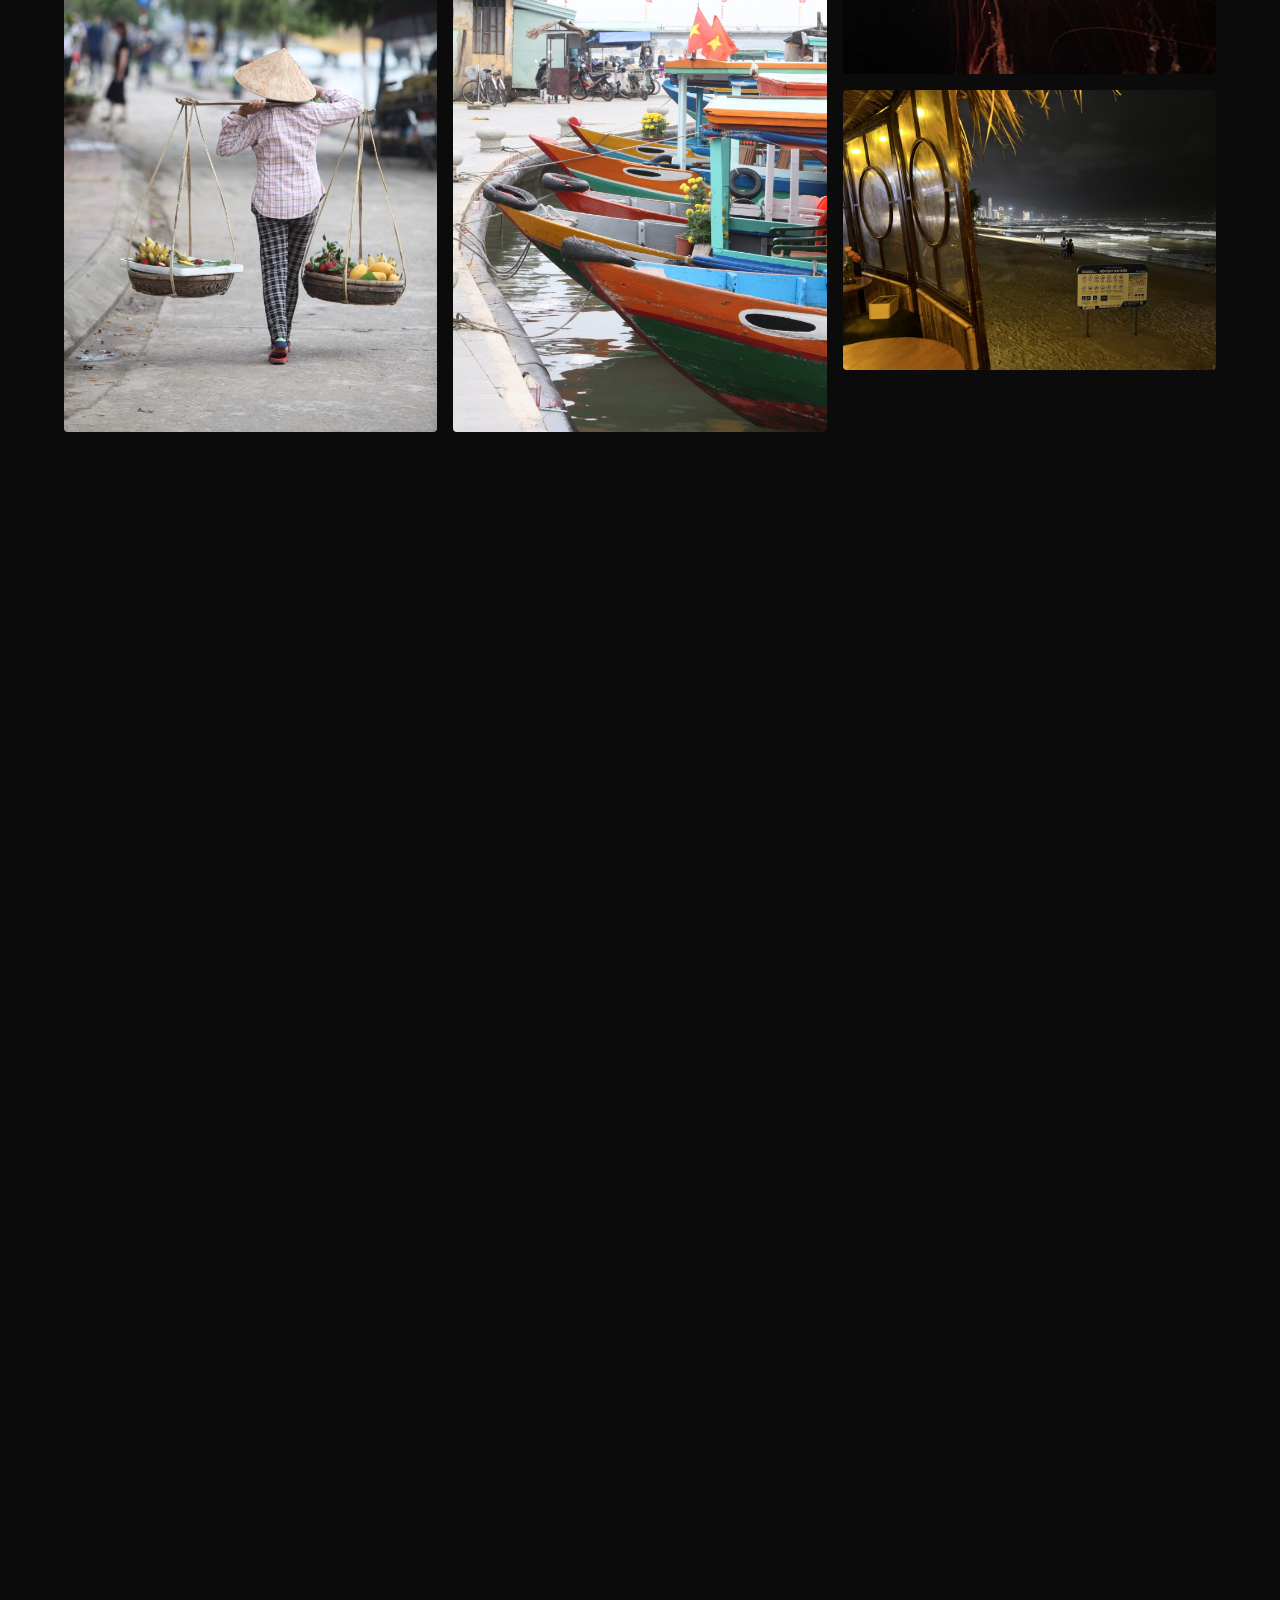
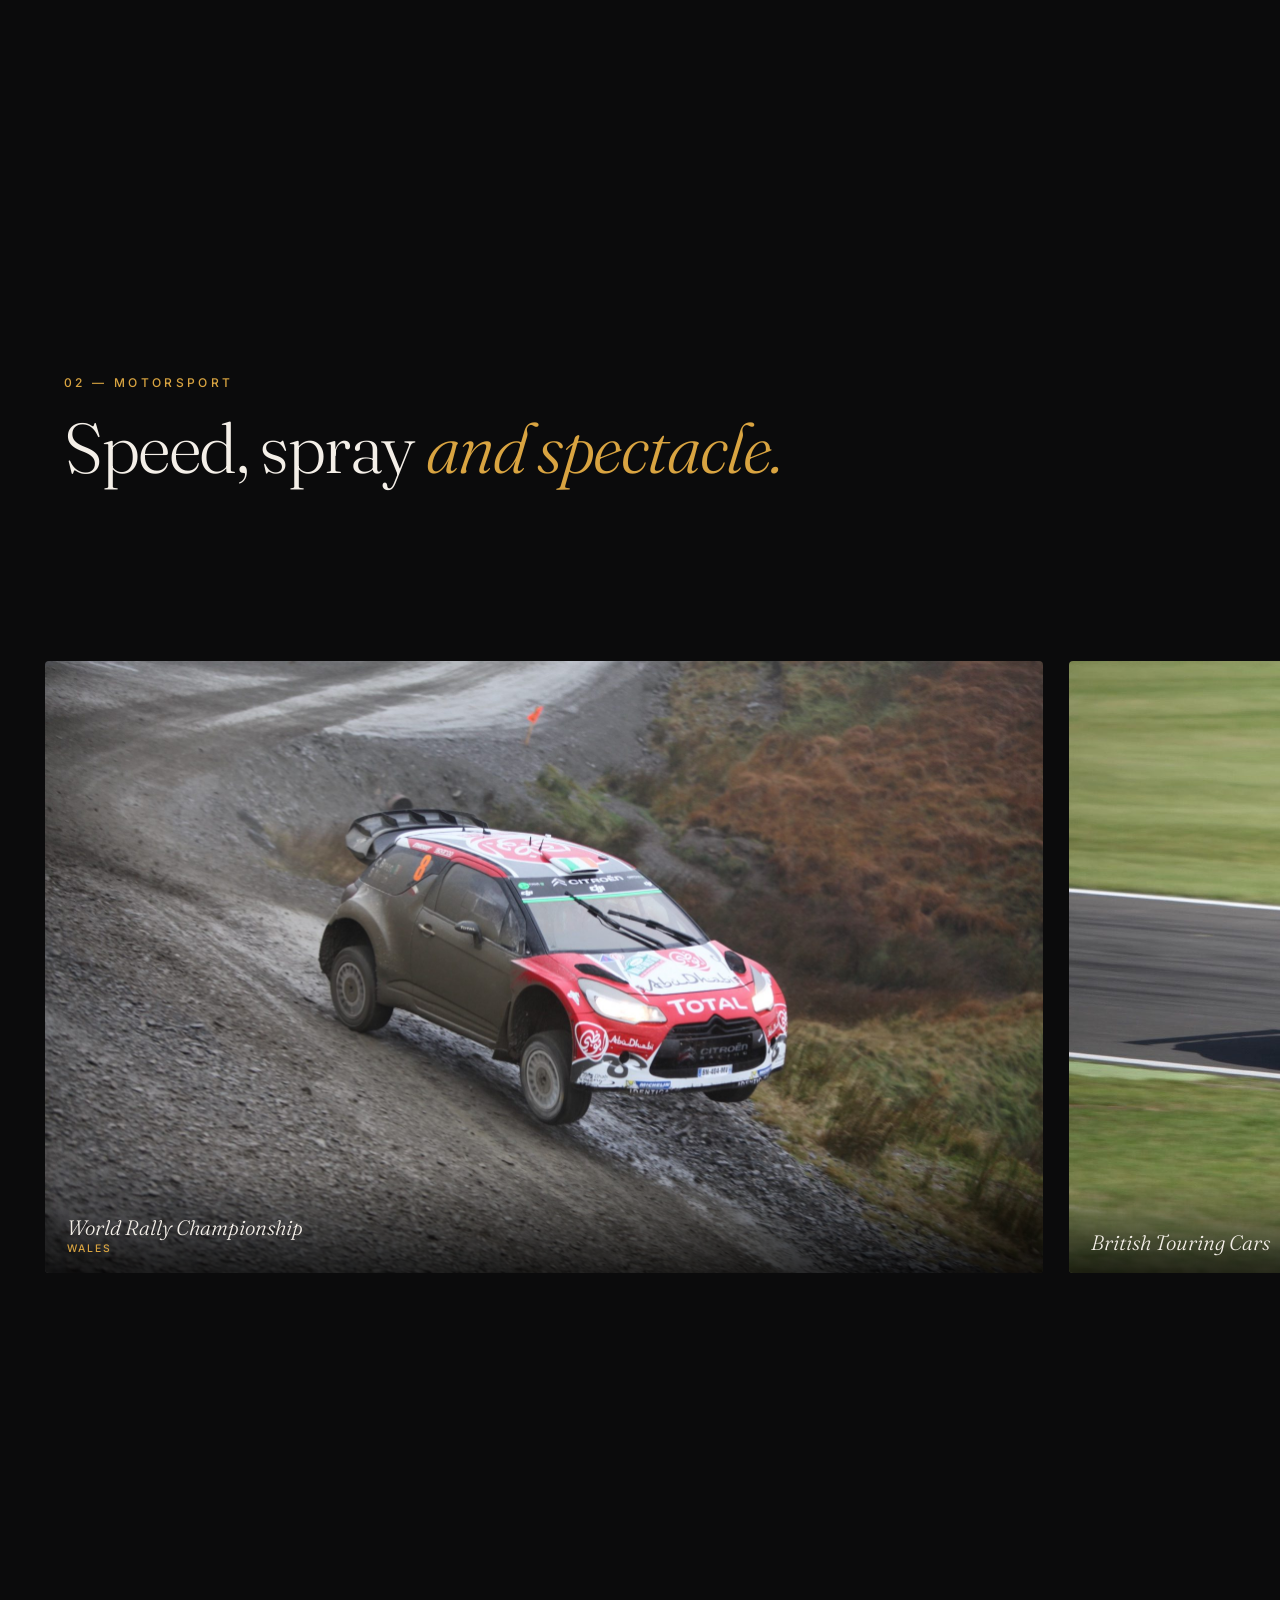
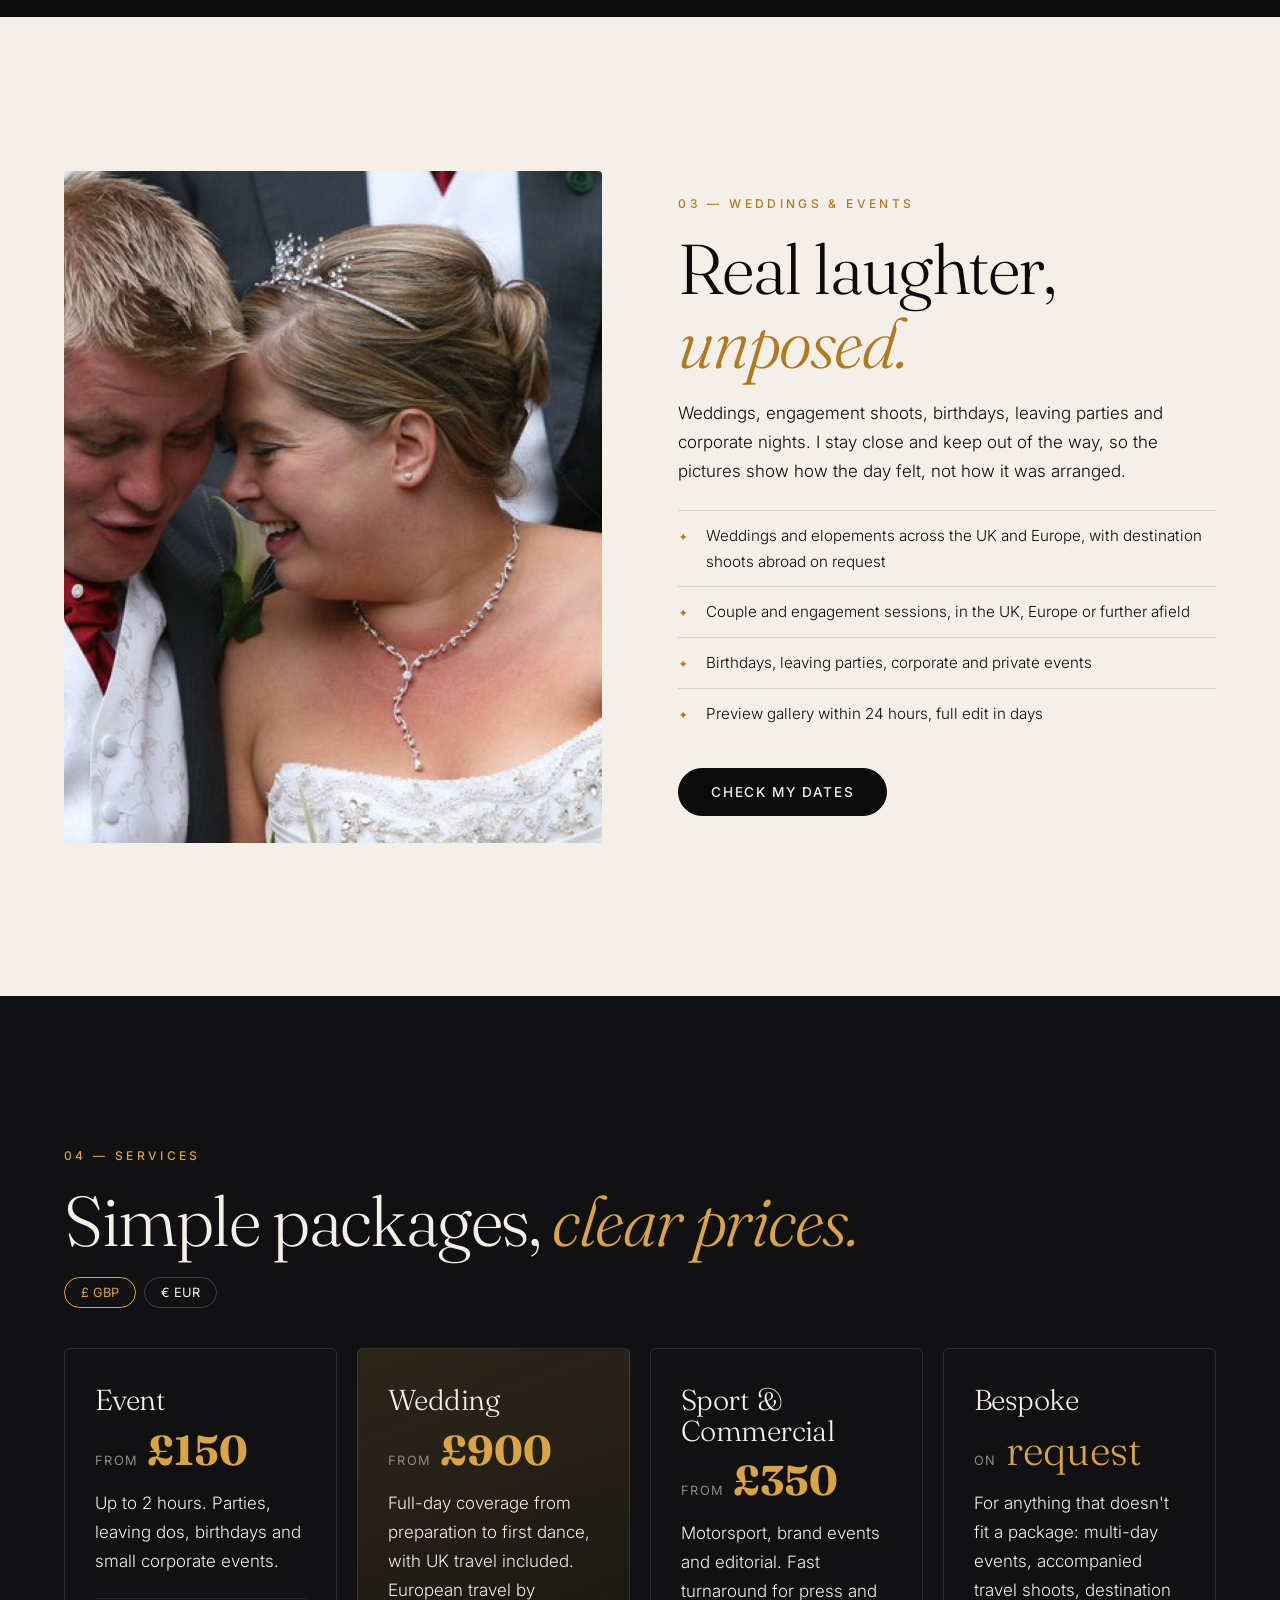
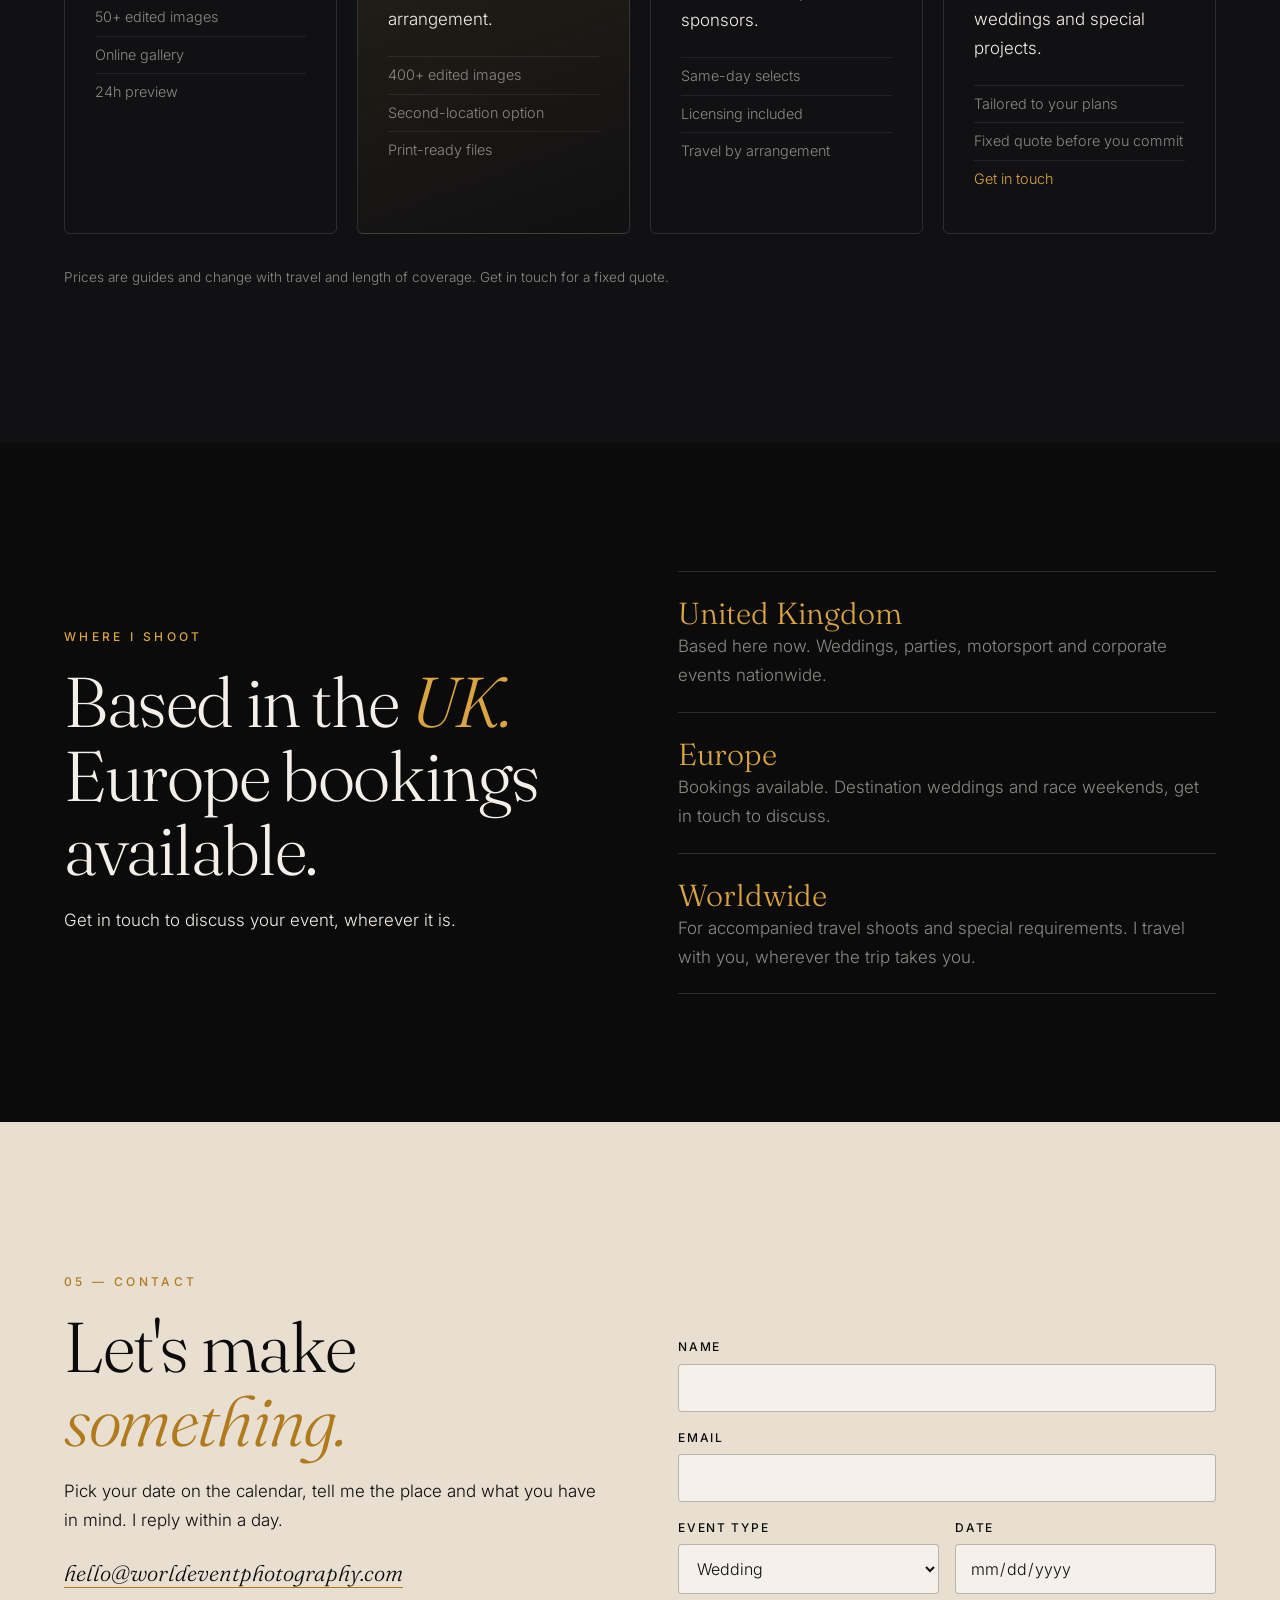
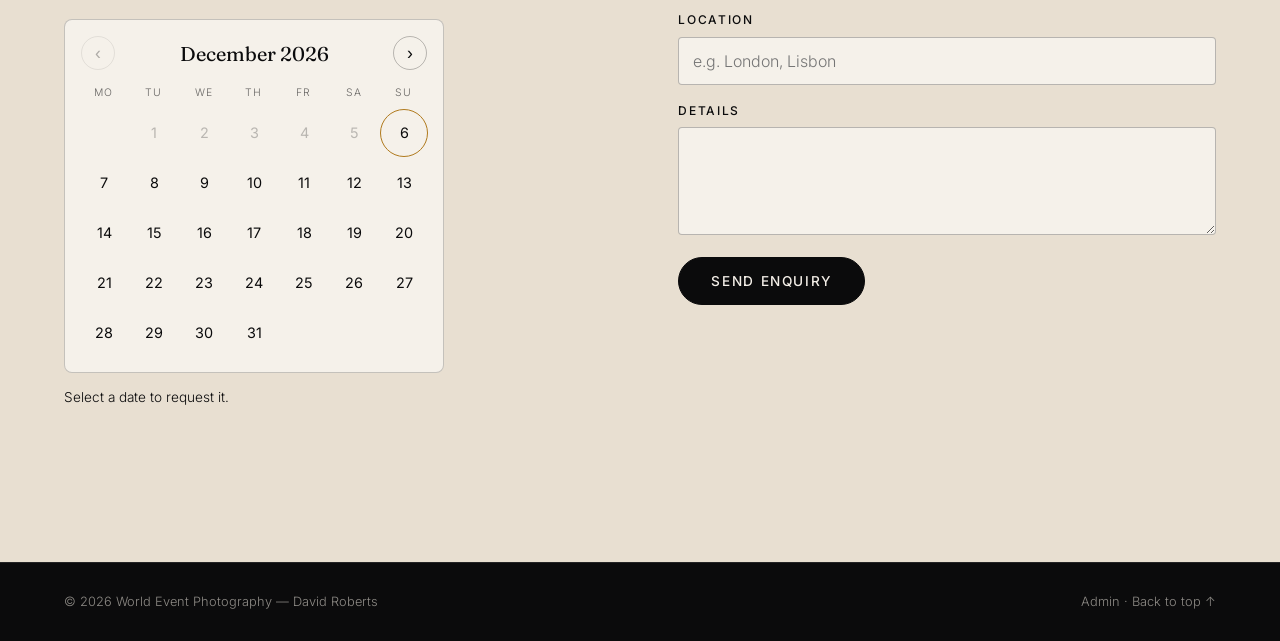
==== commit 1c6ff685: "Add Philippines beach as hero slide 4 Co-Authored-By: Claude Sonnet 5.5 <noreply@anthropic.com>" ====
--- a/index.html
+++ b/index.html
@@ -42,6 +42,7 @@
     <img class="on" src="images/p13.jpg" alt="Mount Kinabalu seen from an aeroplane window at sunset" fetchpriority="high">
     <img src="images/p18.jpg" alt="Hoi An street vendor in a conical hat carrying fruit baskets" loading="lazy">
     <img src="images/p17.jpg" alt="Rally car airborne on a gravel stage" loading="lazy">
+    <img src="images/p25.jpg" alt="Curved white-sand beach and turquoise bay in the Philippines" loading="lazy">
     <img src="images/p23.jpg" alt="Bride and groom laughing together" loading="lazy">
     <img src="images/p10.jpg" alt="Sunset over the Han River bridges in Da Nang" loading="lazy">
   </div>
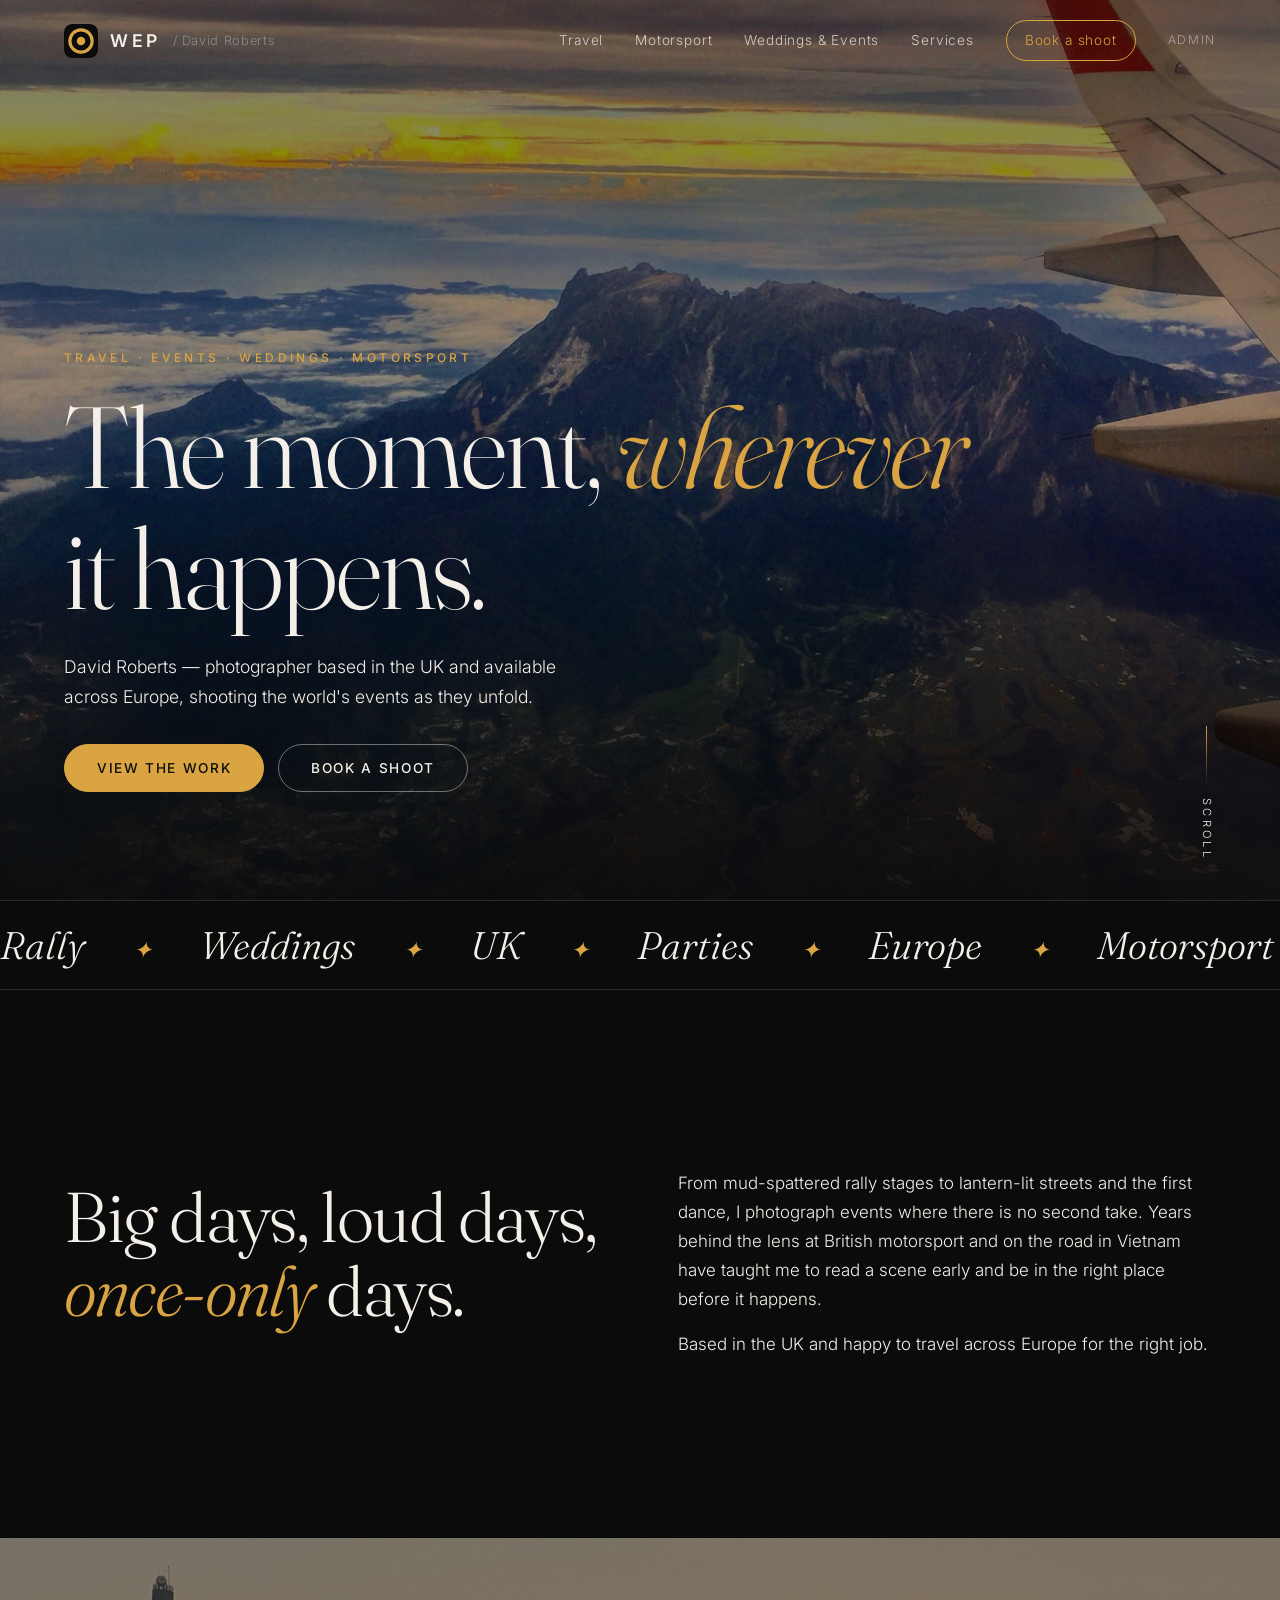
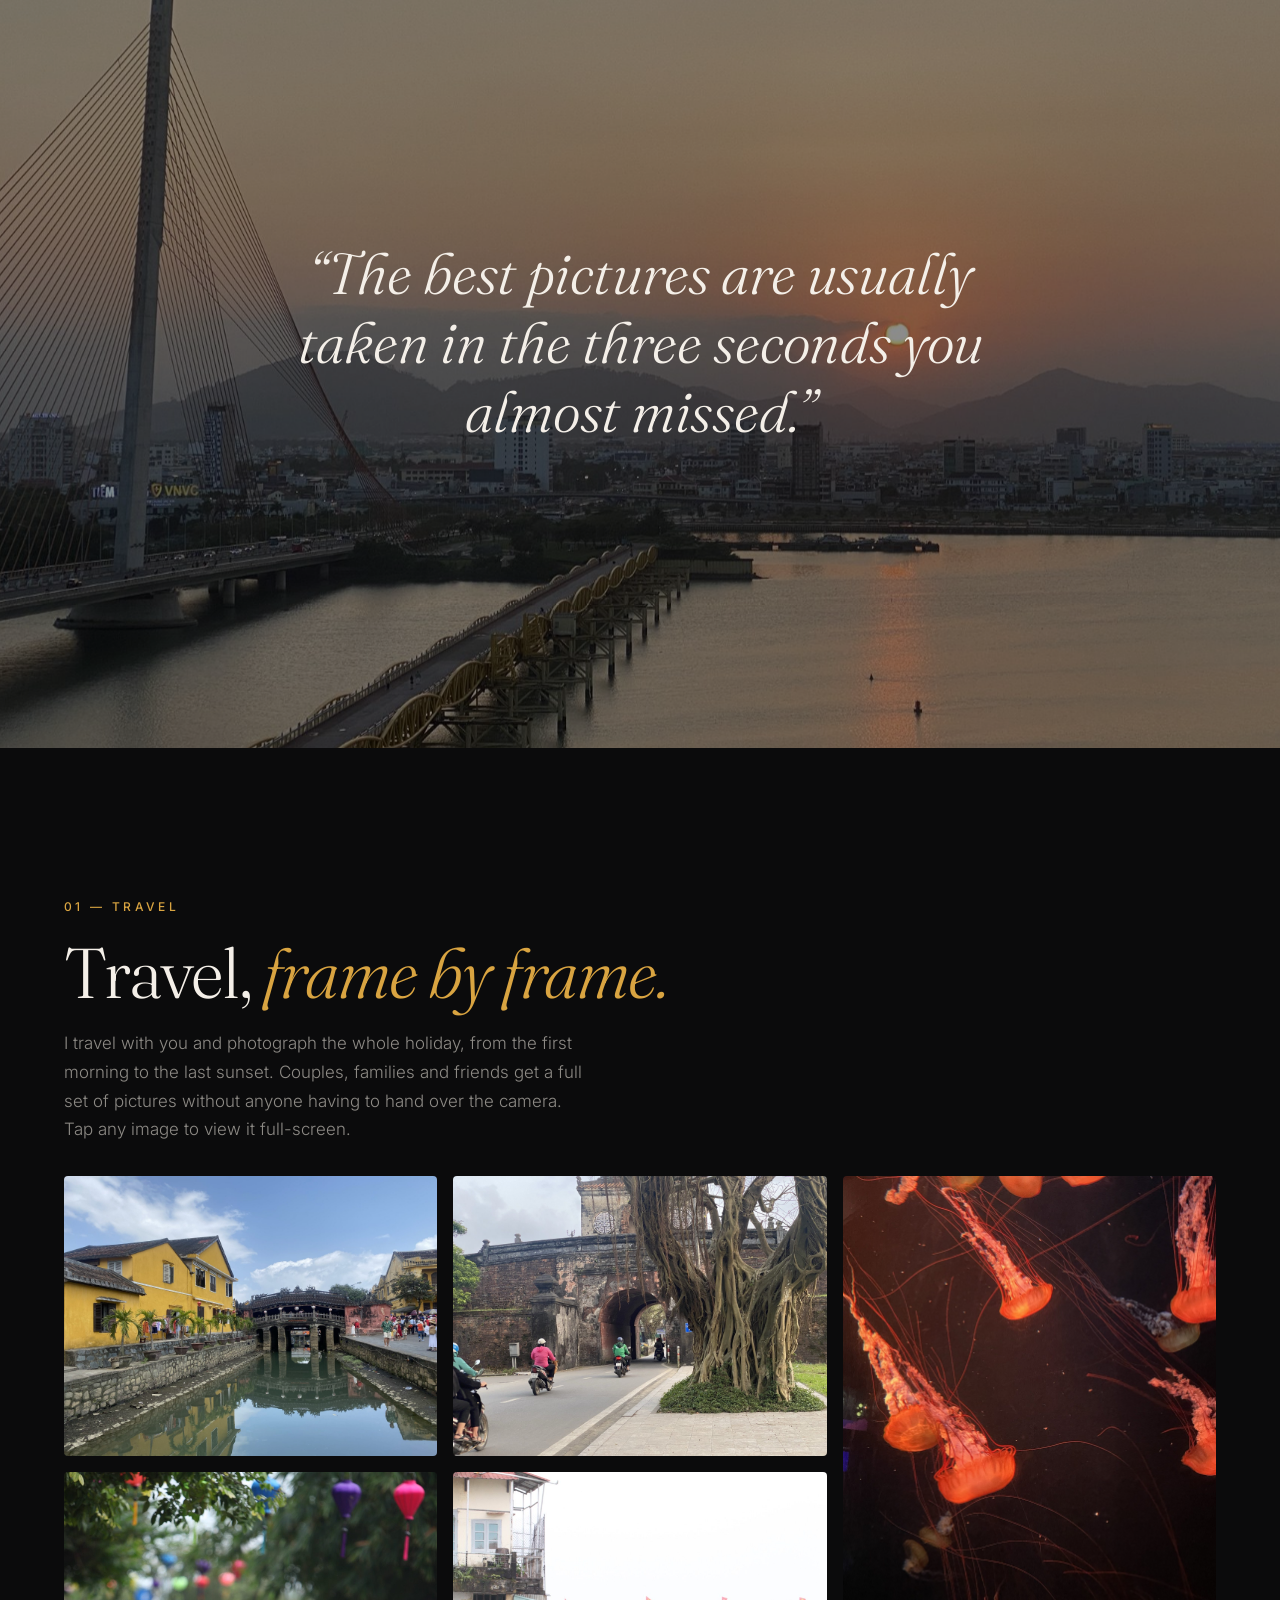
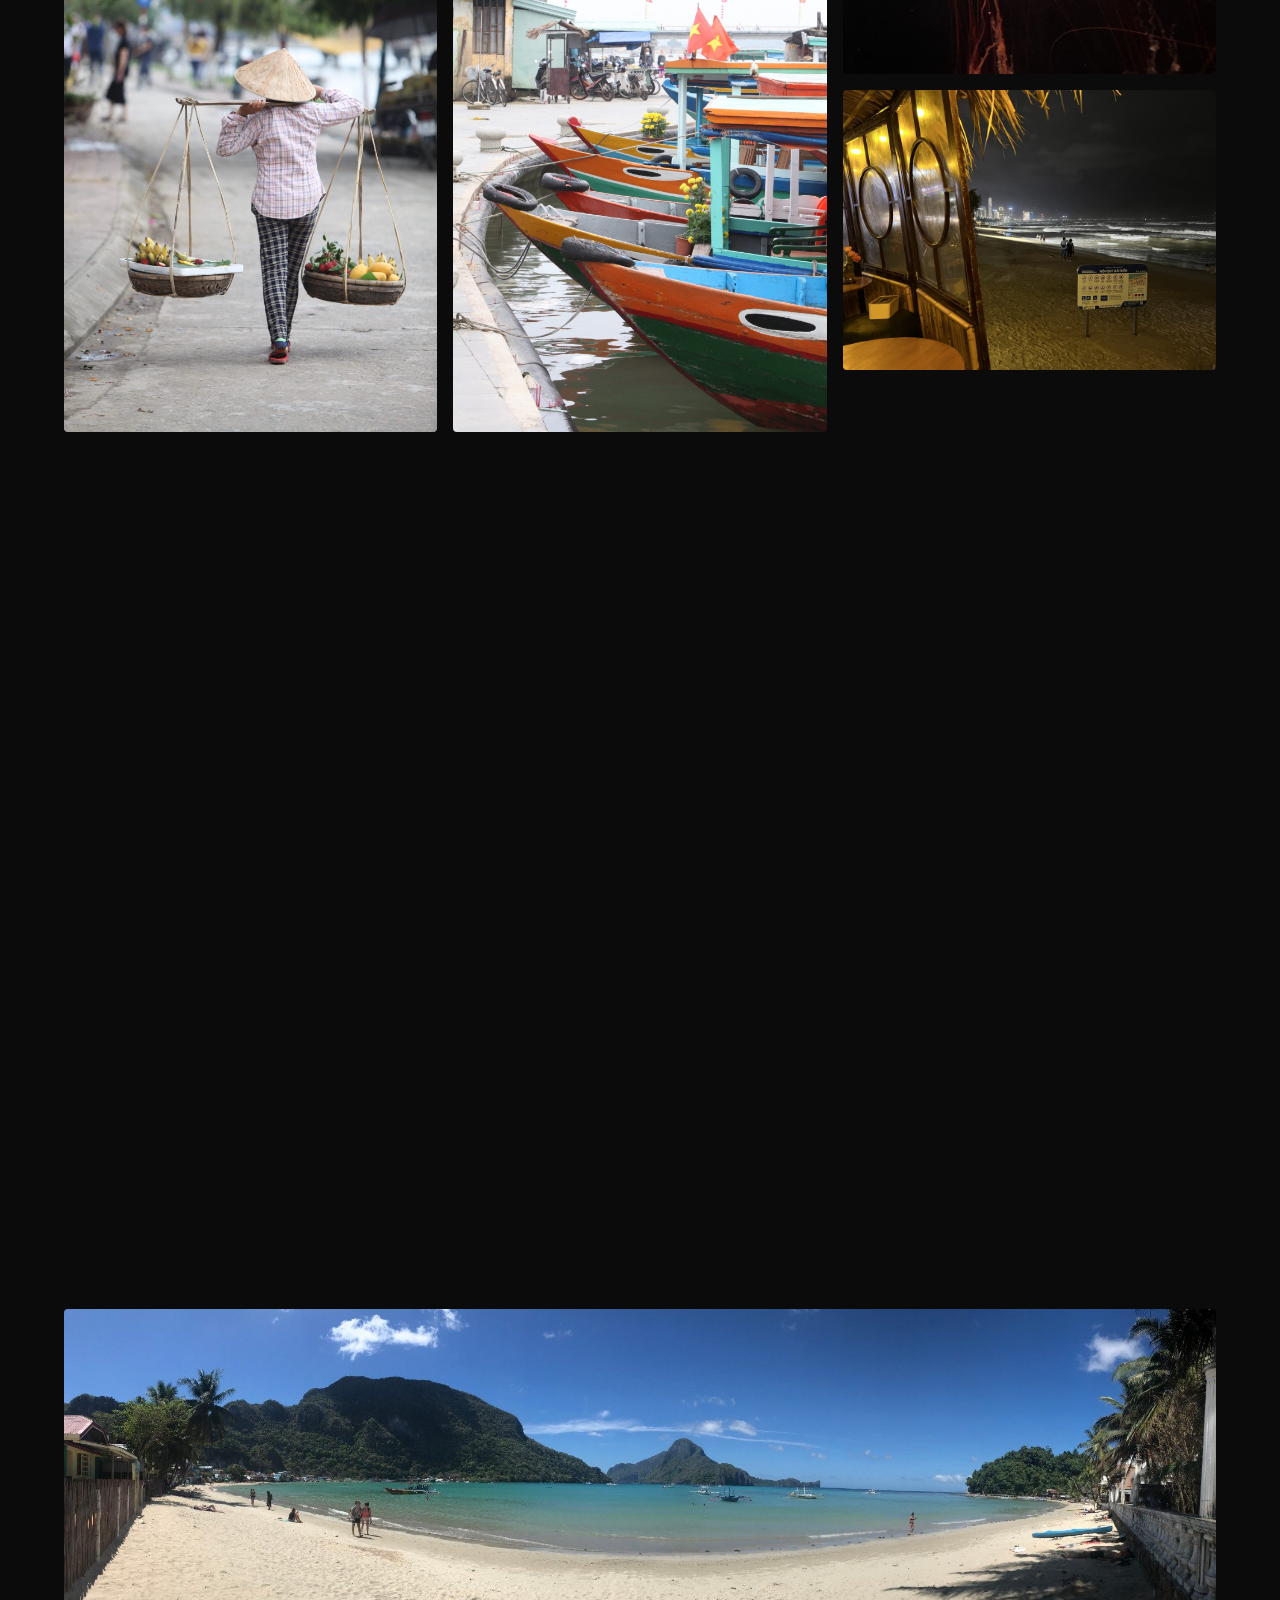
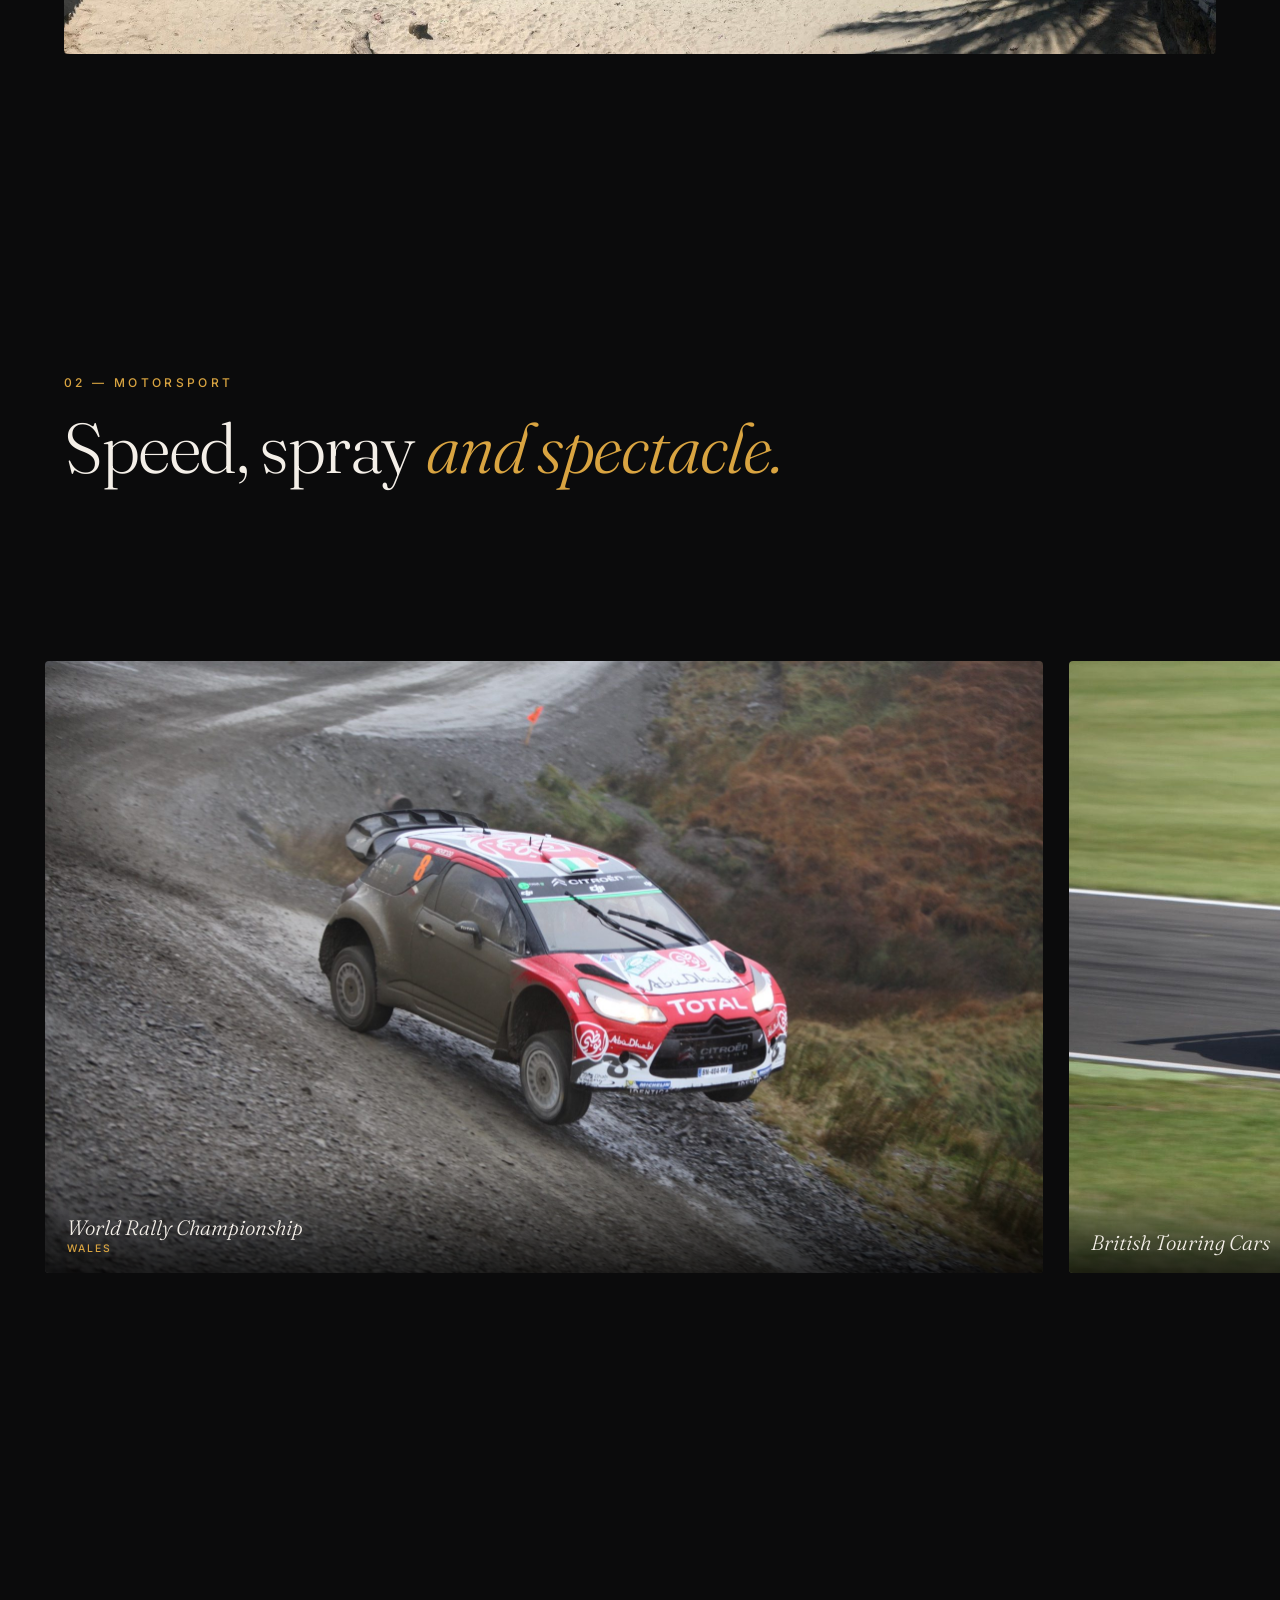
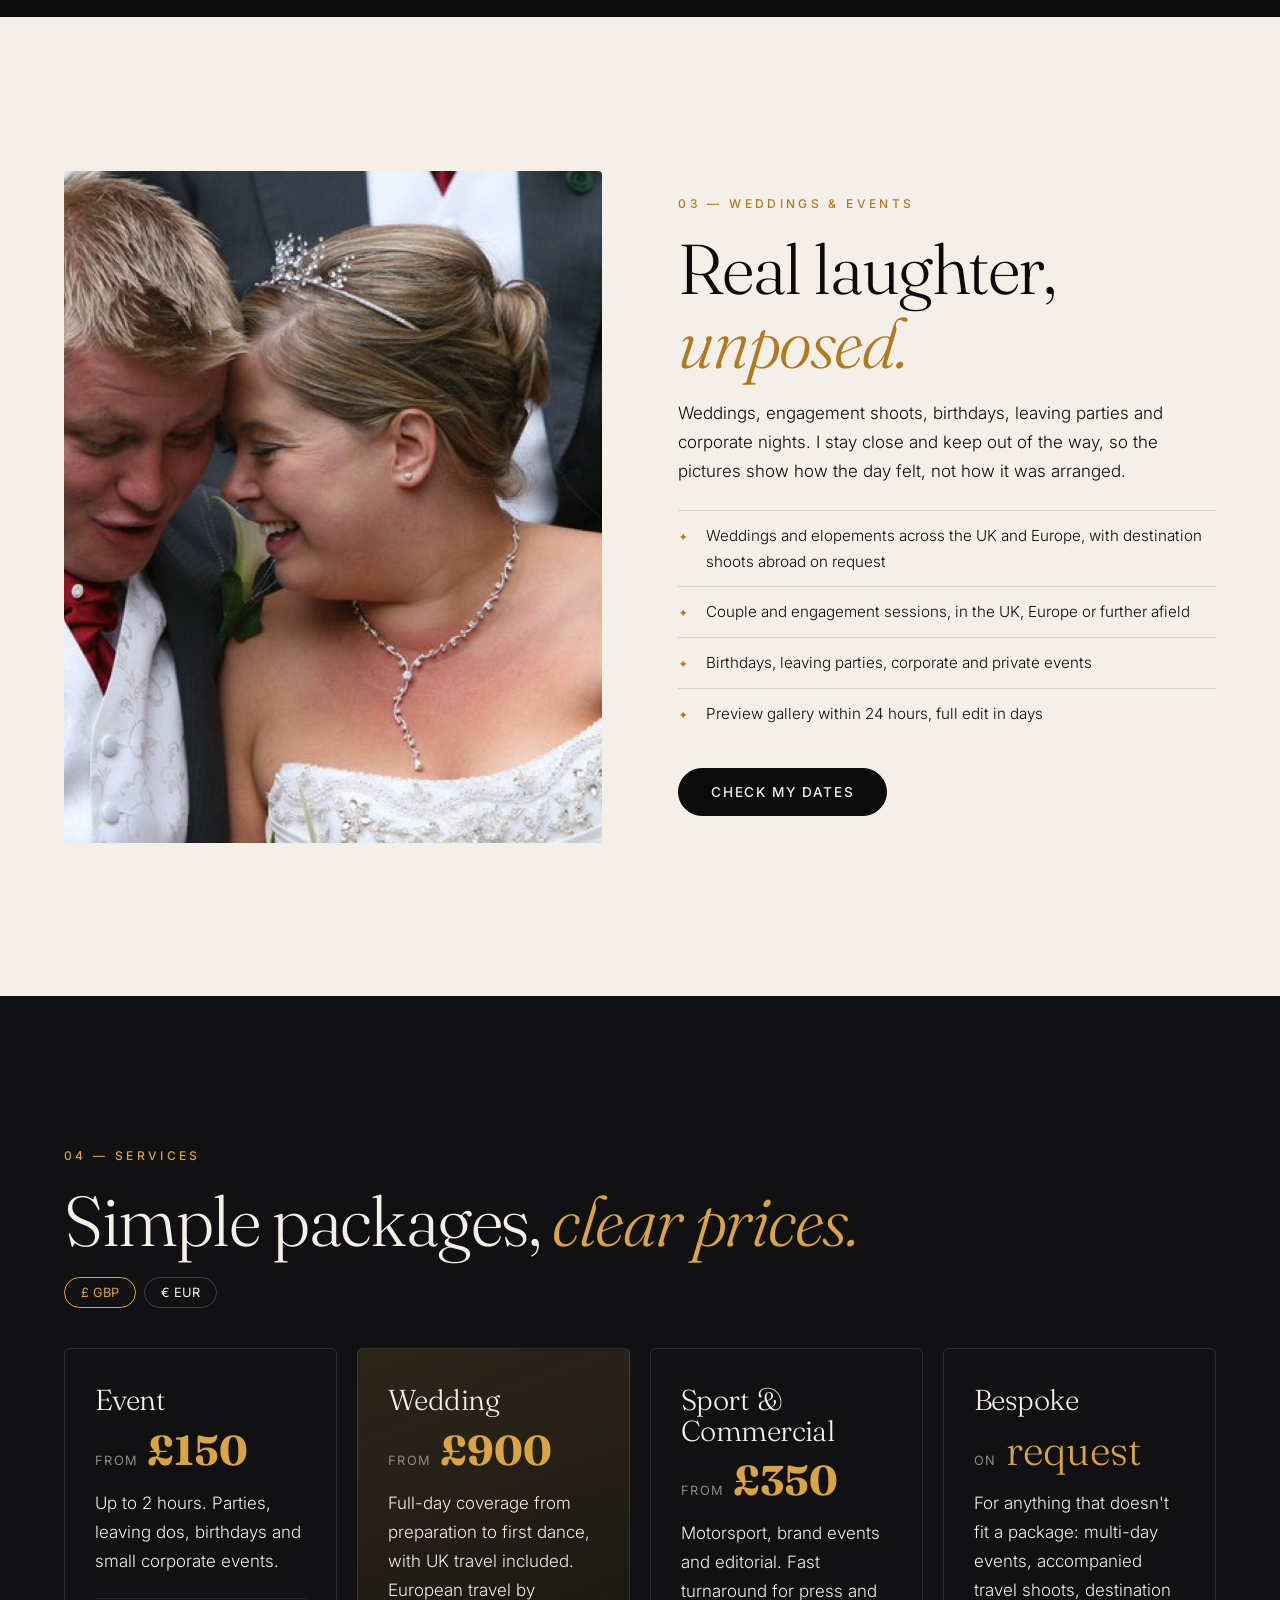
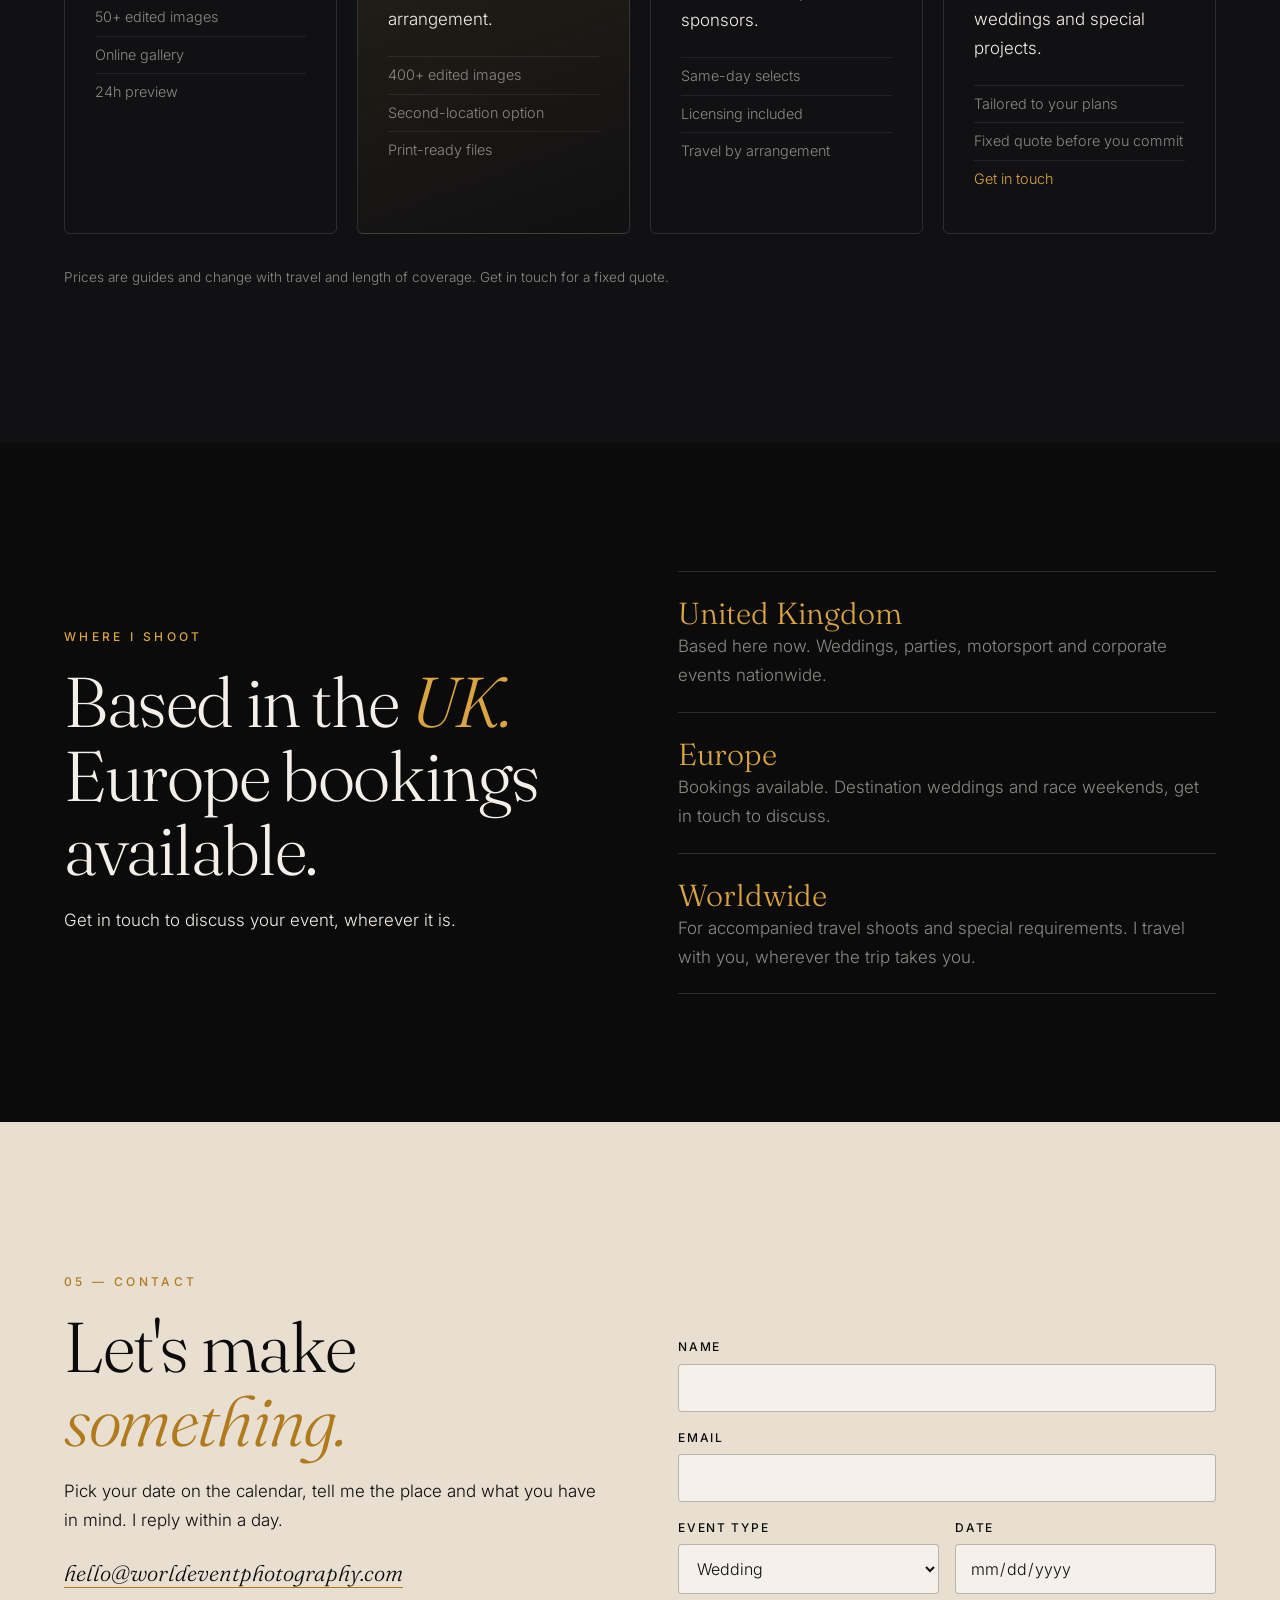
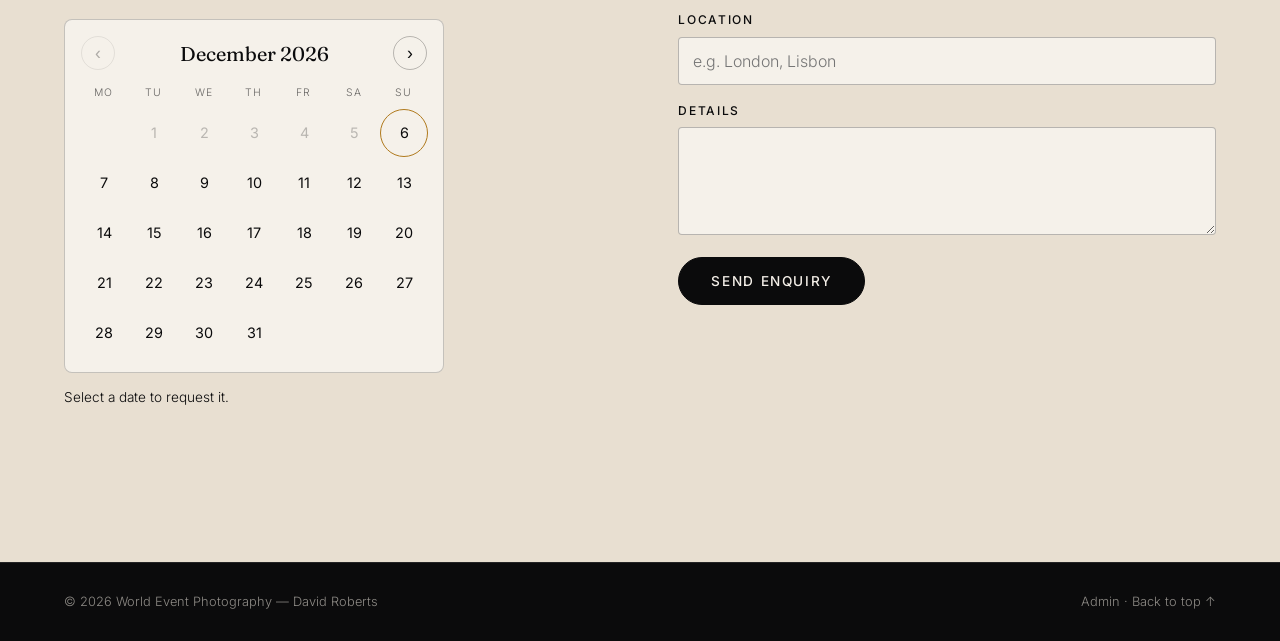
==== commit ad4fab28: "Shift vendor hero crop down to show baskets Co-Authored-By: Claude Sonnet 5.5 <noreply@anthropic.com" ====
--- a/index.html
+++ b/index.html
@@ -40,7 +40,7 @@
 <section class="hero">
   <div class="hero-bg" data-parallax="0.35">
     <img class="on" src="images/p13.jpg" alt="Mount Kinabalu seen from an aeroplane window at sunset" fetchpriority="high">
-    <img src="images/p18.jpg" alt="Hoi An street vendor in a conical hat carrying fruit baskets" loading="lazy">
+    <img src="images/p18.jpg" style="object-position:50% 68%" alt="Hoi An street vendor in a conical hat carrying fruit baskets" loading="lazy">
     <img src="images/p17.jpg" alt="Rally car airborne on a gravel stage" loading="lazy">
     <img src="images/p25.jpg" alt="Curved white-sand beach and turquoise bay in the Philippines" loading="lazy">
     <img src="images/p23.jpg" alt="Bride and groom laughing together" loading="lazy">
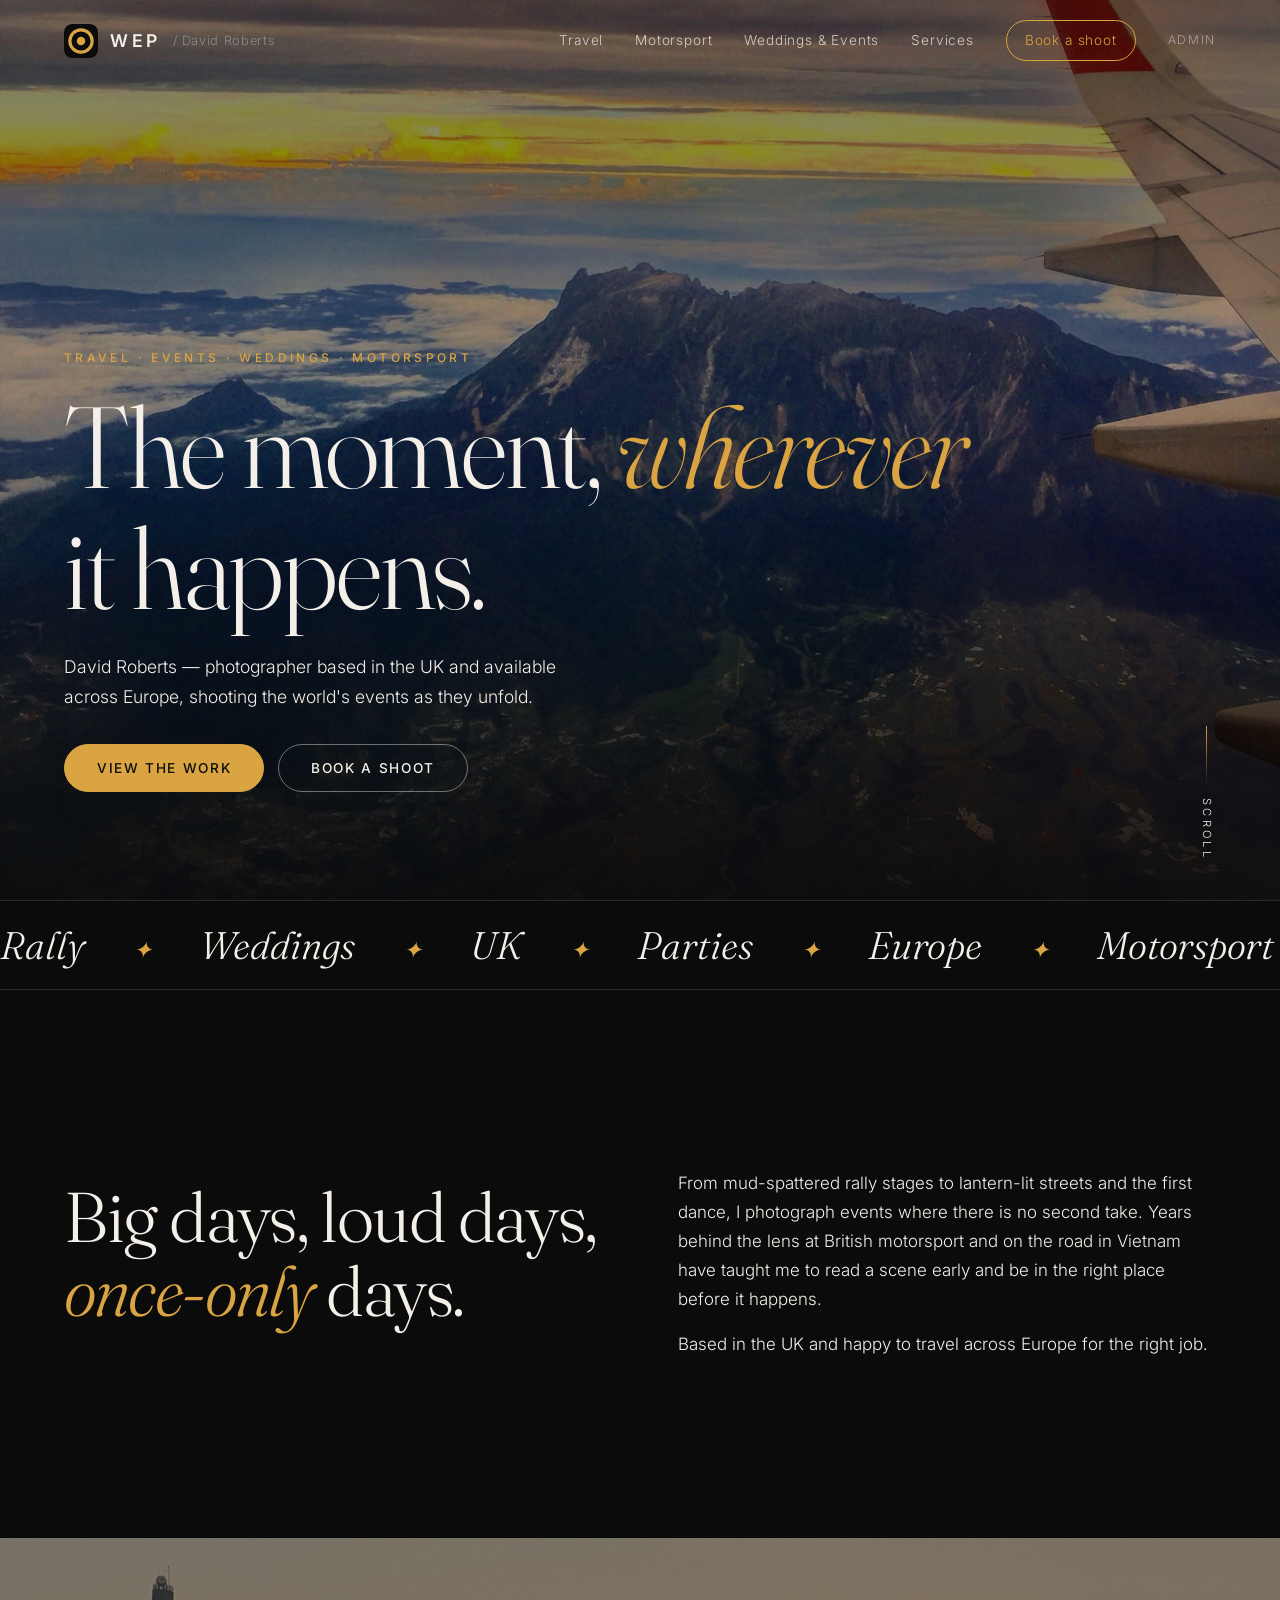
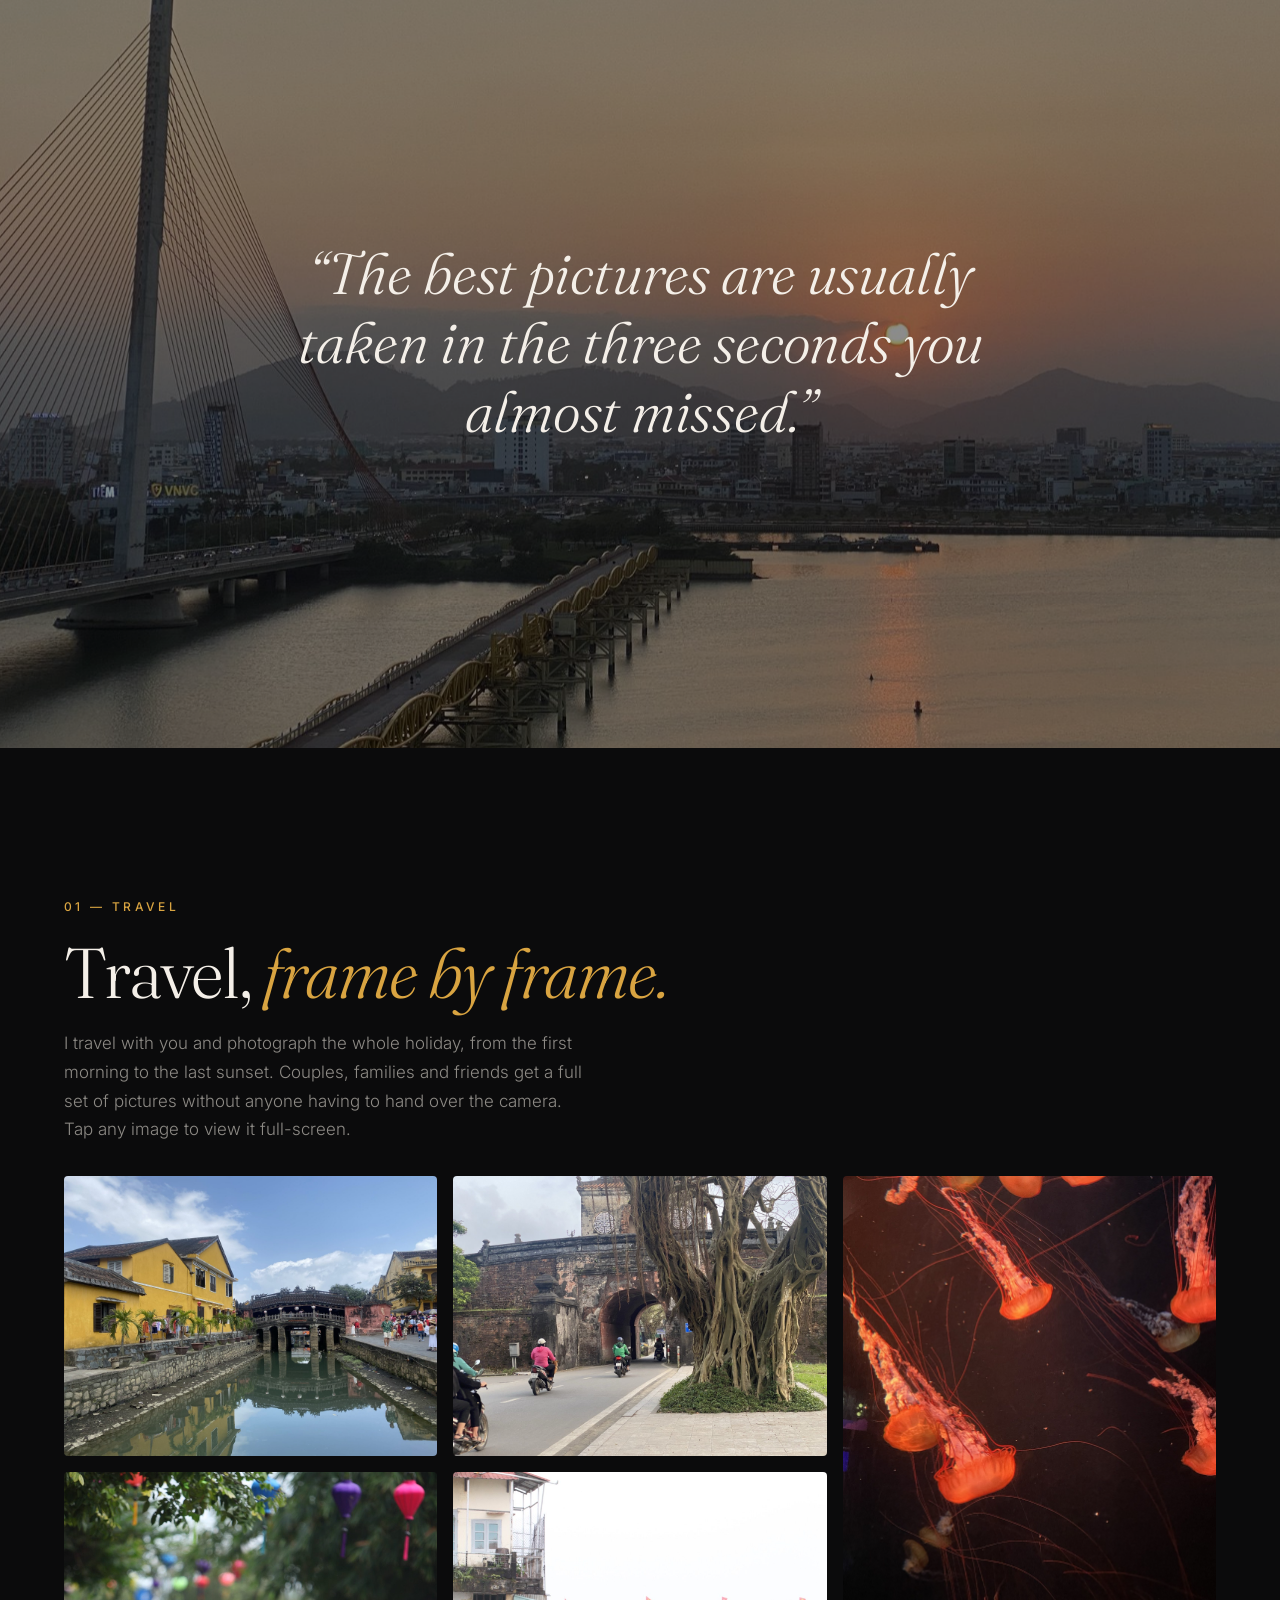
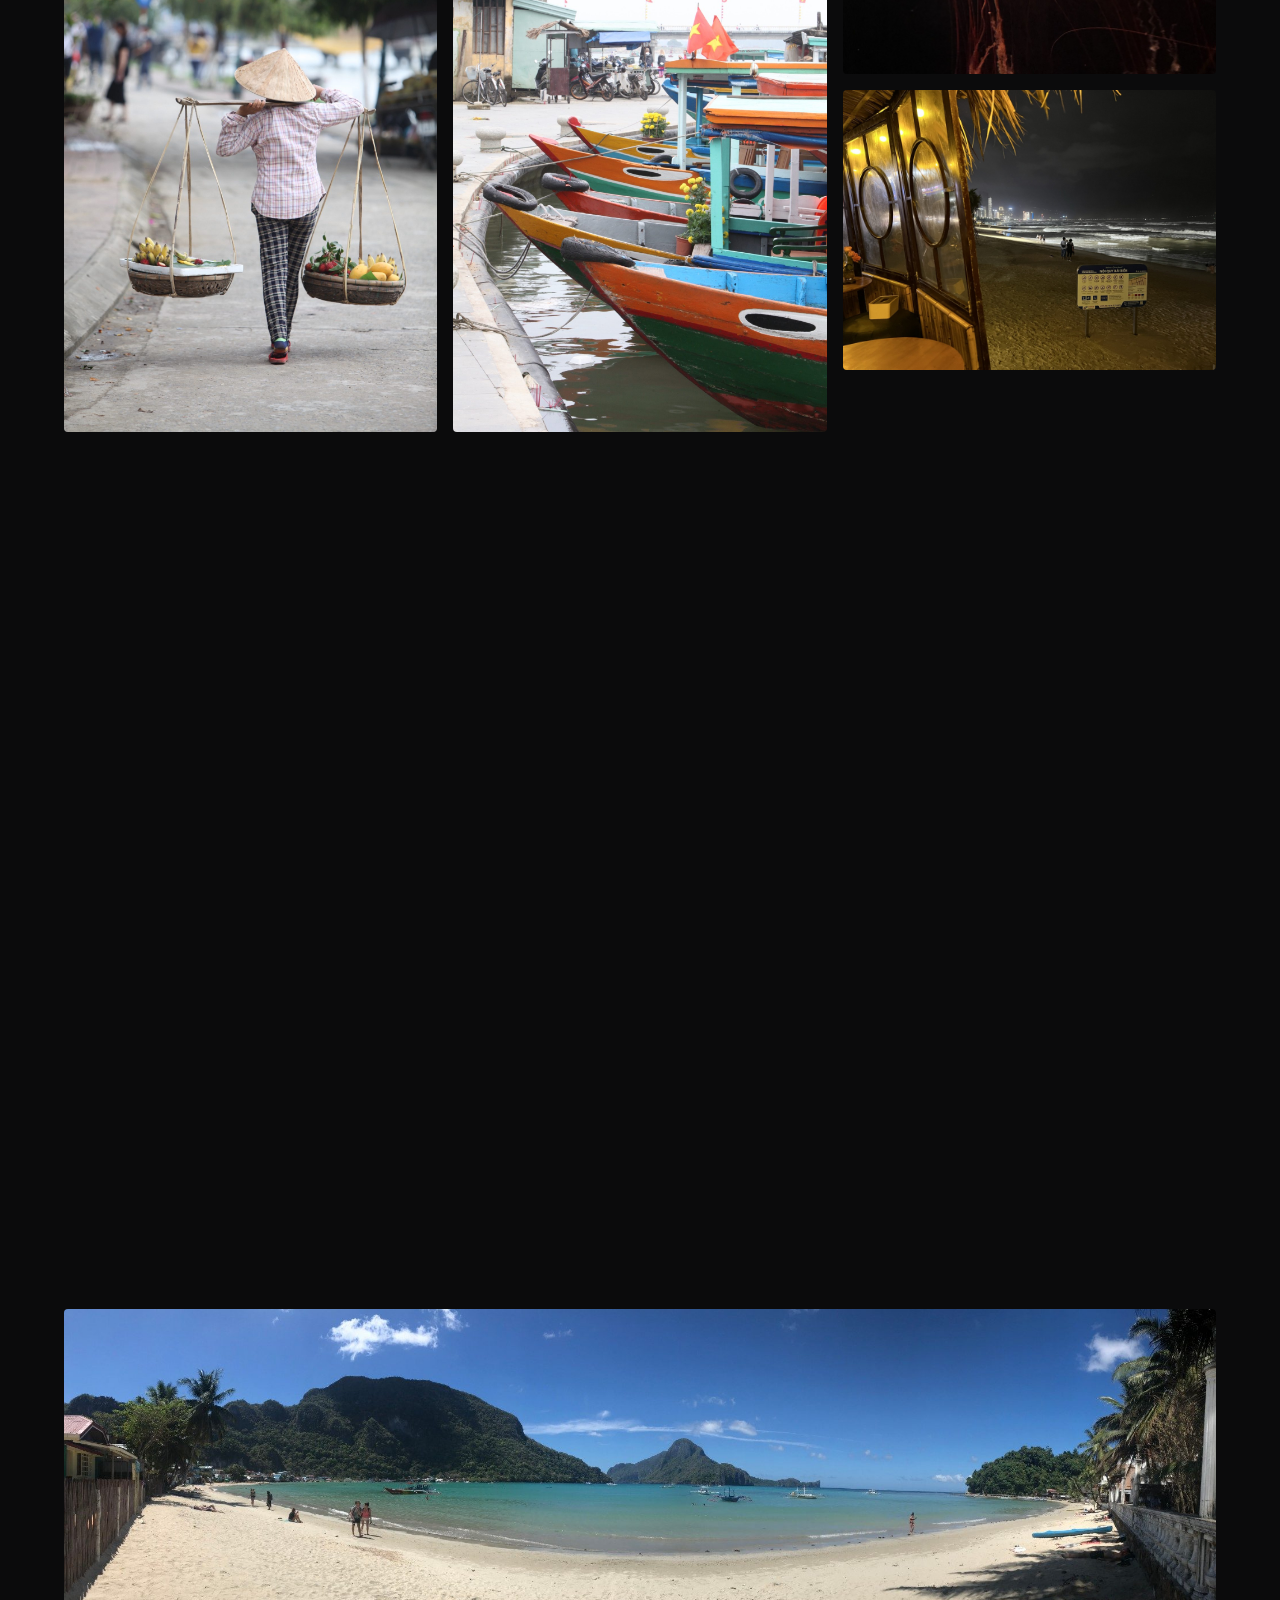
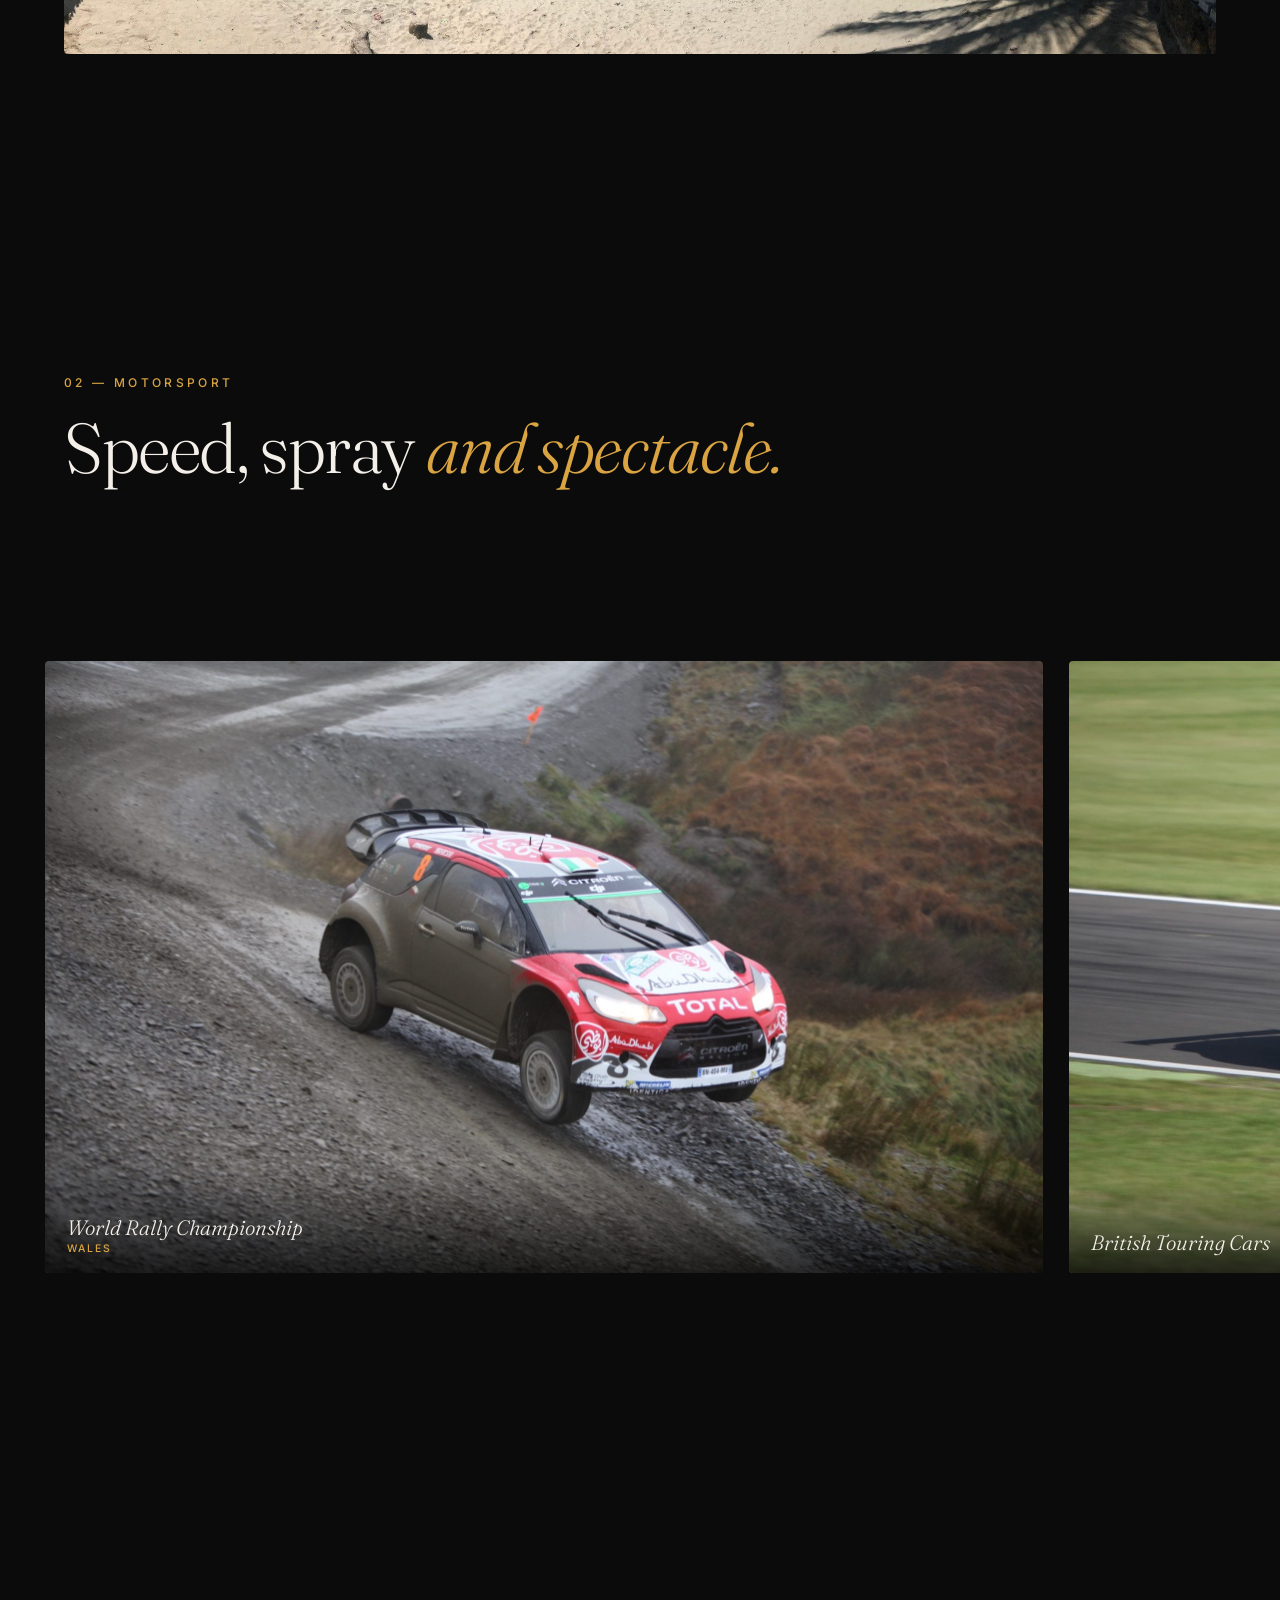
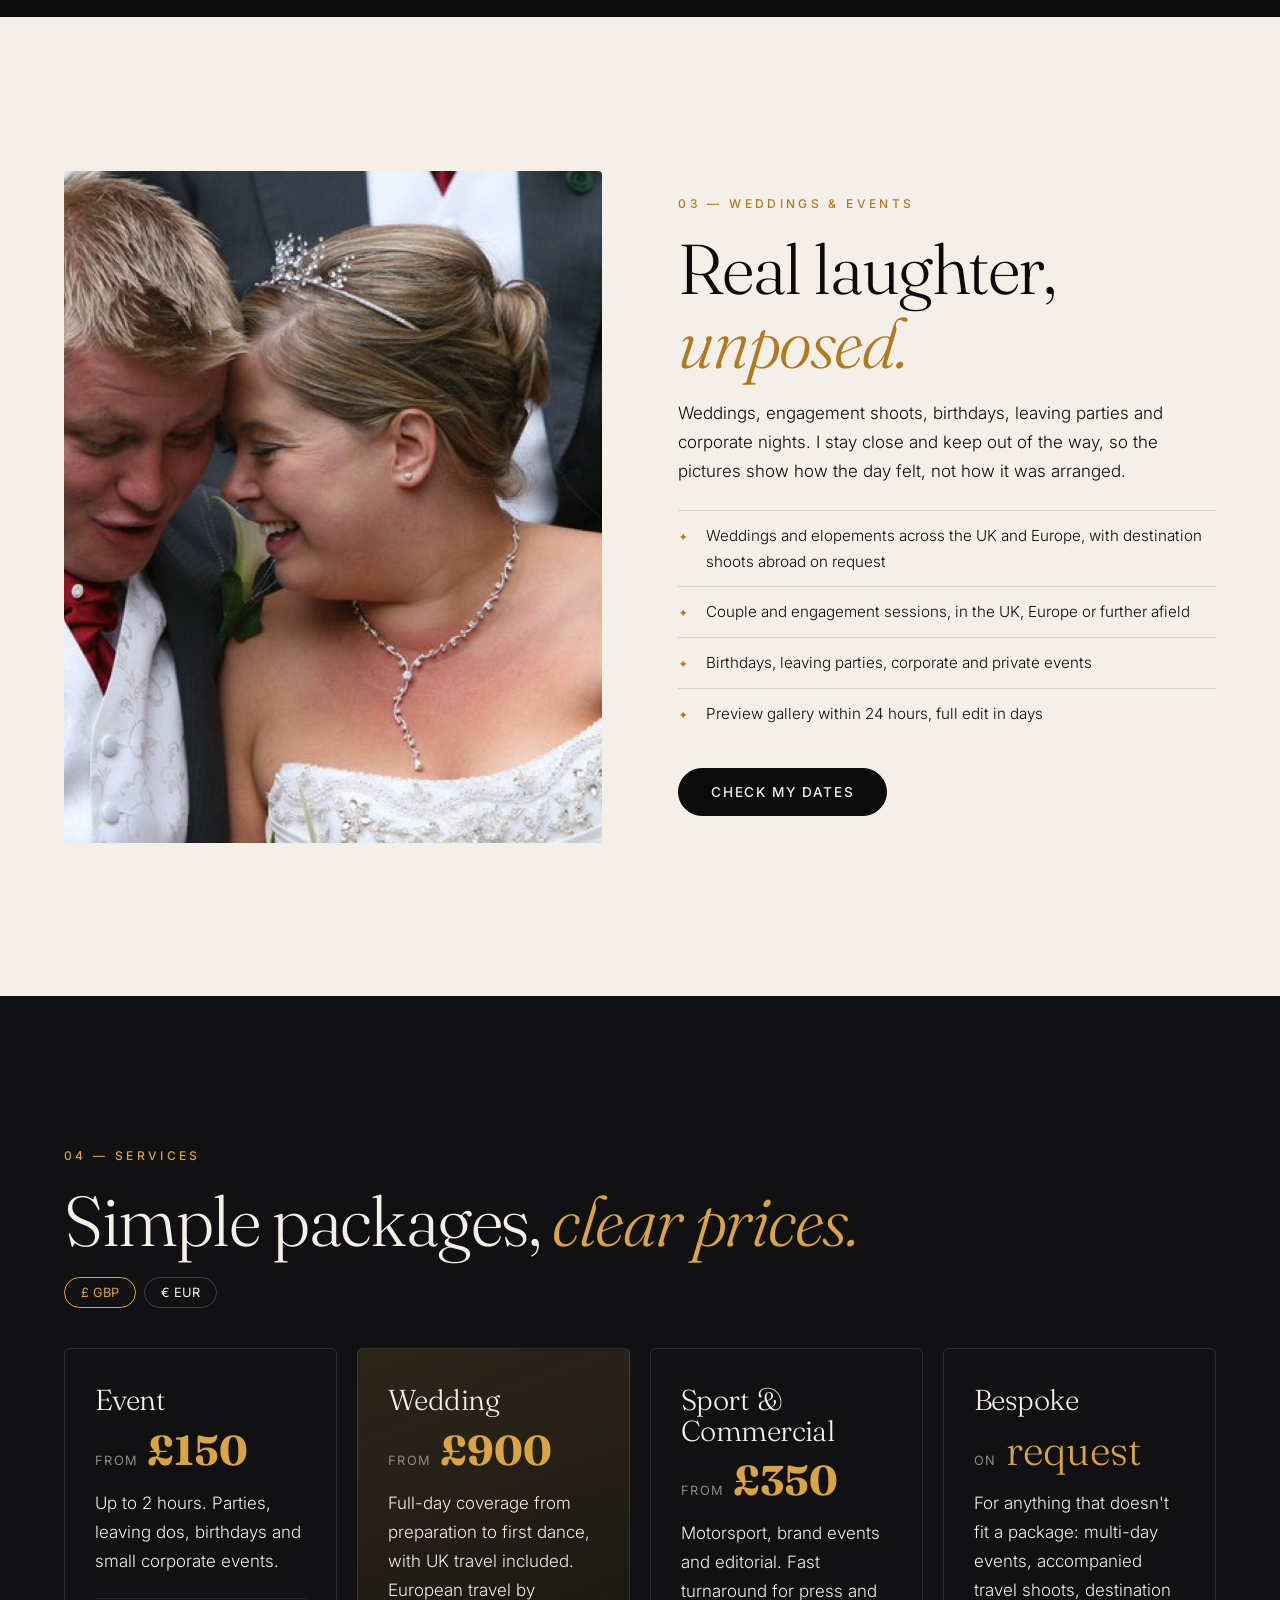
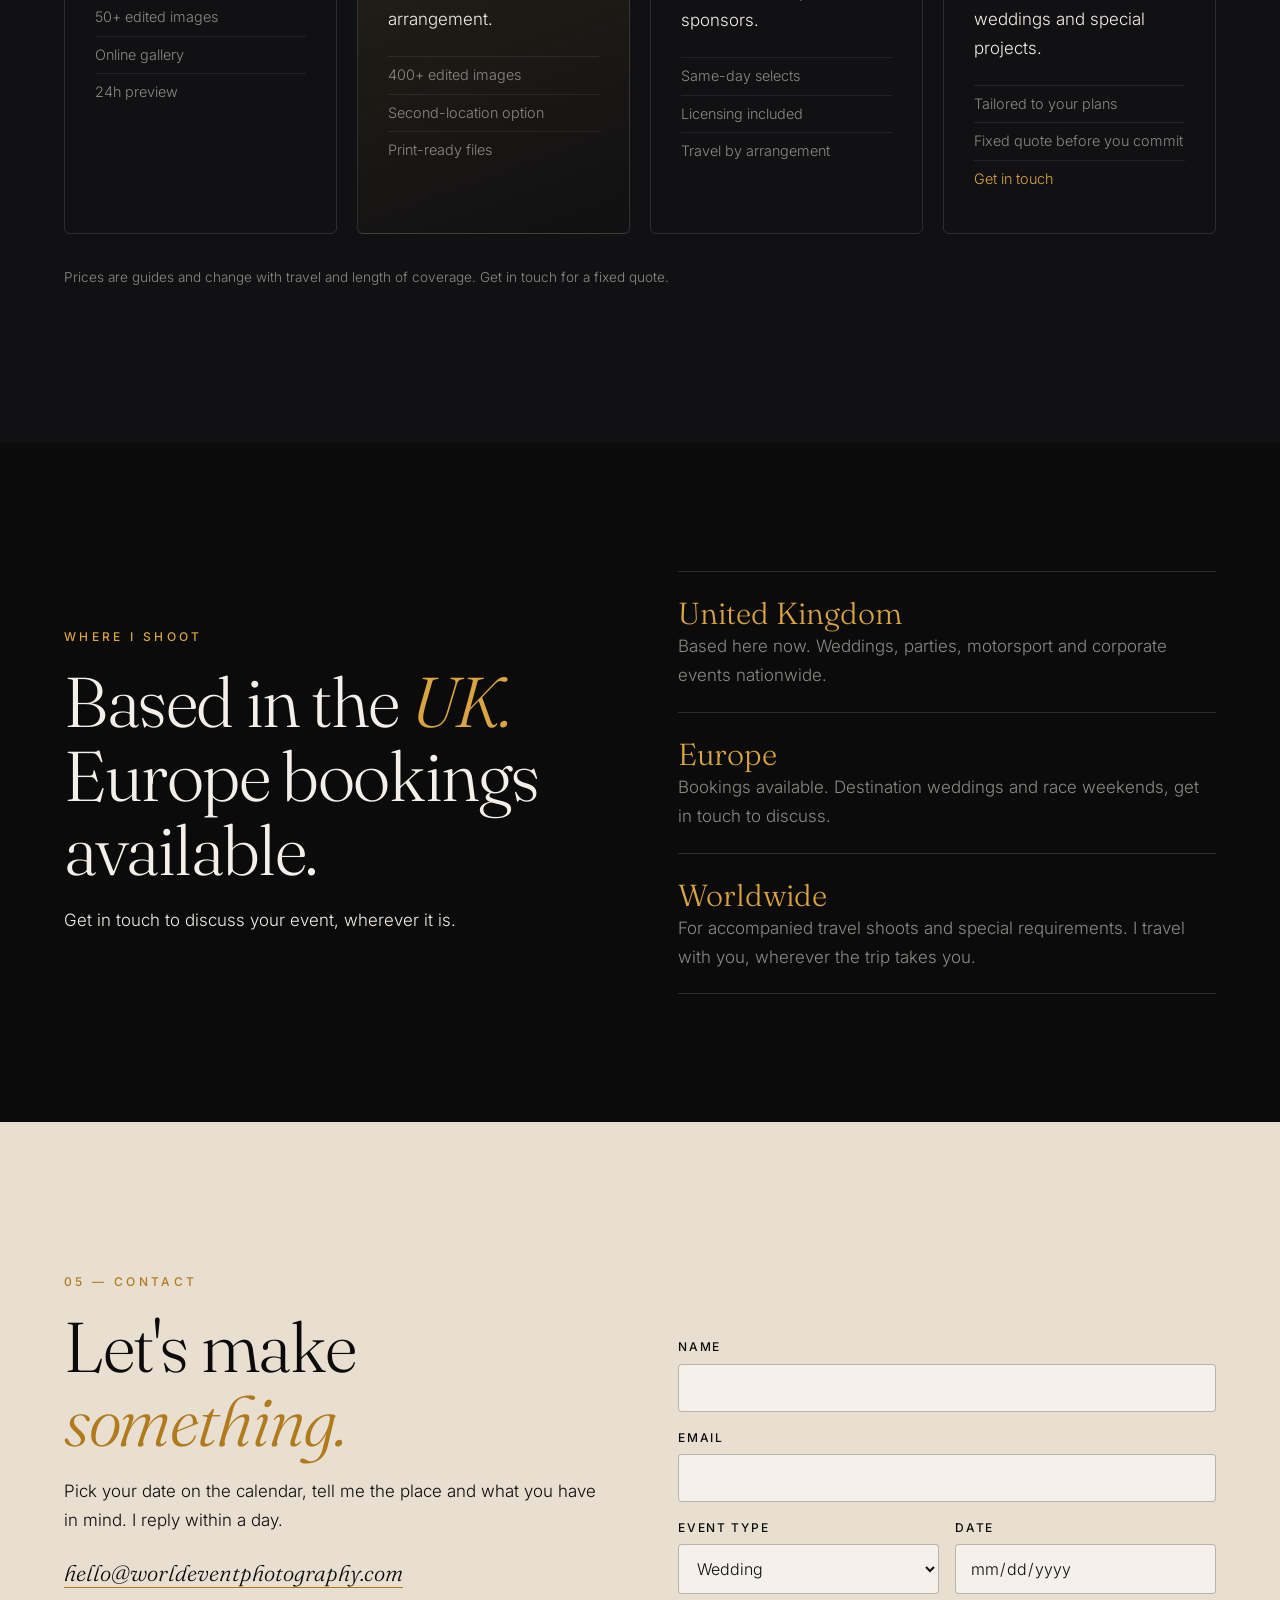
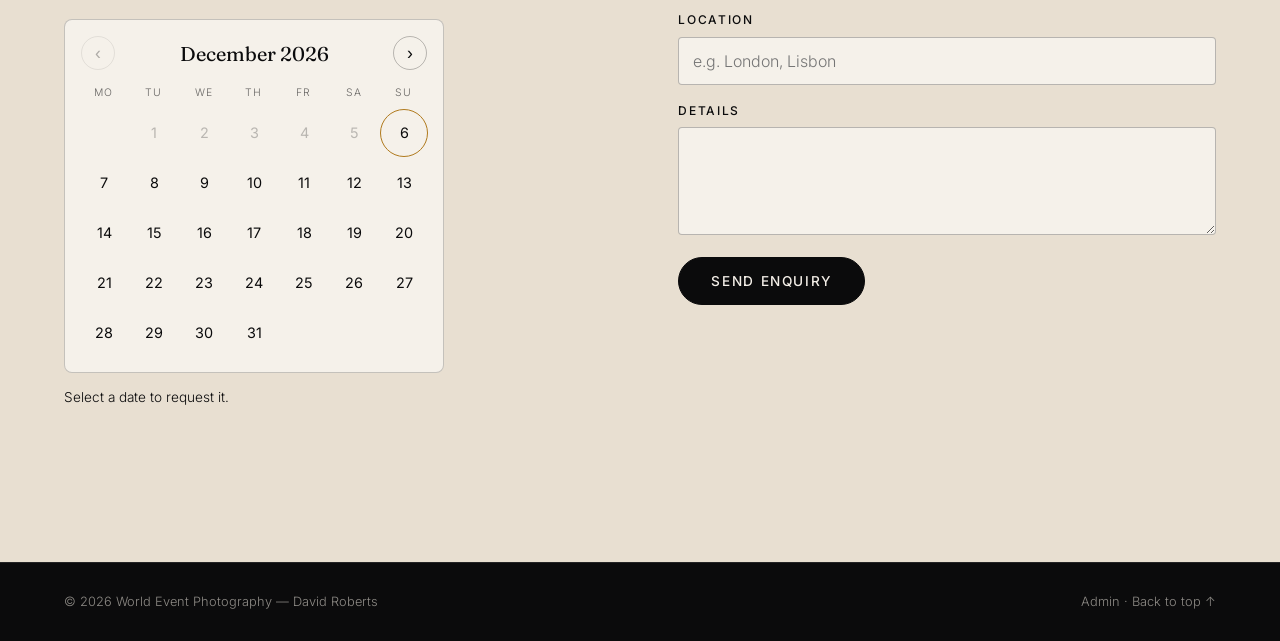
==== commit 8c7a701e: "Show vendor hero uncropped over blurred backdrop Co-Authored-By: Claude Sonnet 5.5 <noreply@anthropi" ====
--- a/index.html
+++ b/index.html
@@ -39,12 +39,12 @@
 
 <section class="hero">
   <div class="hero-bg" data-parallax="0.35">
-    <img class="on" src="images/p13.jpg" alt="Mount Kinabalu seen from an aeroplane window at sunset" fetchpriority="high">
-    <img src="images/p18.jpg" style="object-position:50% 68%" alt="Hoi An street vendor in a conical hat carrying fruit baskets" loading="lazy">
-    <img src="images/p17.jpg" alt="Rally car airborne on a gravel stage" loading="lazy">
-    <img src="images/p25.jpg" alt="Curved white-sand beach and turquoise bay in the Philippines" loading="lazy">
-    <img src="images/p23.jpg" alt="Bride and groom laughing together" loading="lazy">
-    <img src="images/p10.jpg" alt="Sunset over the Han River bridges in Da Nang" loading="lazy">
+    <div class="slide on"><img src="images/p13.jpg" alt="Mount Kinabalu seen from an aeroplane window at sunset" fetchpriority="high"></div>
+    <div class="slide"><img class="blur" src="images/p18.jpg" alt="" aria-hidden="true" loading="lazy"><img class="fit" src="images/p18.jpg" alt="Hoi An street vendor in a conical hat carrying fruit baskets" loading="lazy"></div>
+    <div class="slide"><img src="images/p17.jpg" alt="Rally car airborne on a gravel stage" loading="lazy"></div>
+    <div class="slide"><img src="images/p25.jpg" alt="Curved white-sand beach and turquoise bay in the Philippines" loading="lazy"></div>
+    <div class="slide"><img src="images/p23.jpg" alt="Bride and groom laughing together" loading="lazy"></div>
+    <div class="slide"><img src="images/p10.jpg" alt="Sunset over the Han River bridges in Da Nang" loading="lazy"></div>
   </div>
   <div class="hero-shade"></div>
   <div class="hero-content">
--- a/style.css
+++ b/style.css
@@ -43,8 +43,12 @@
 /* hero */
 .hero{height:100svh;min-height:600px;overflow:hidden;display:flex;align-items:flex-end}
 .hero-bg{position:absolute;inset:-10% 0 0;will-change:transform}
-.hero-bg img{position:absolute;inset:0;width:100%;height:100%;object-fit:cover;opacity:0;transition:opacity 1.4s ease}
-.hero-bg img.on{opacity:1;animation:kb 8s ease-out forwards}
+.hero-bg .slide{position:absolute;inset:0;opacity:0;transition:opacity 1.4s ease}
+.hero-bg .slide.on{opacity:1}
+.hero-bg img{position:absolute;inset:0;width:100%;height:100%;object-fit:cover}
+.hero-bg .slide.on img:not(.blur){animation:kb 8s ease-out forwards}
+.hero-bg img.fit{object-fit:contain}
+.hero-bg img.blur{filter:blur(28px) brightness(.7);transform:scale(1.15)}
 @keyframes kb{from{transform:scale(1.12)}to{transform:scale(1)}}
 .hero-shade{position:absolute;inset:0;background:linear-gradient(to top,rgba(11,11,12,.92) 0%,rgba(11,11,12,.35) 55%,rgba(11,11,12,.55) 100%)}
 .hero-content{position:relative;padding:0 var(--gut) clamp(70px,12vh,130px);max-width:1100px}
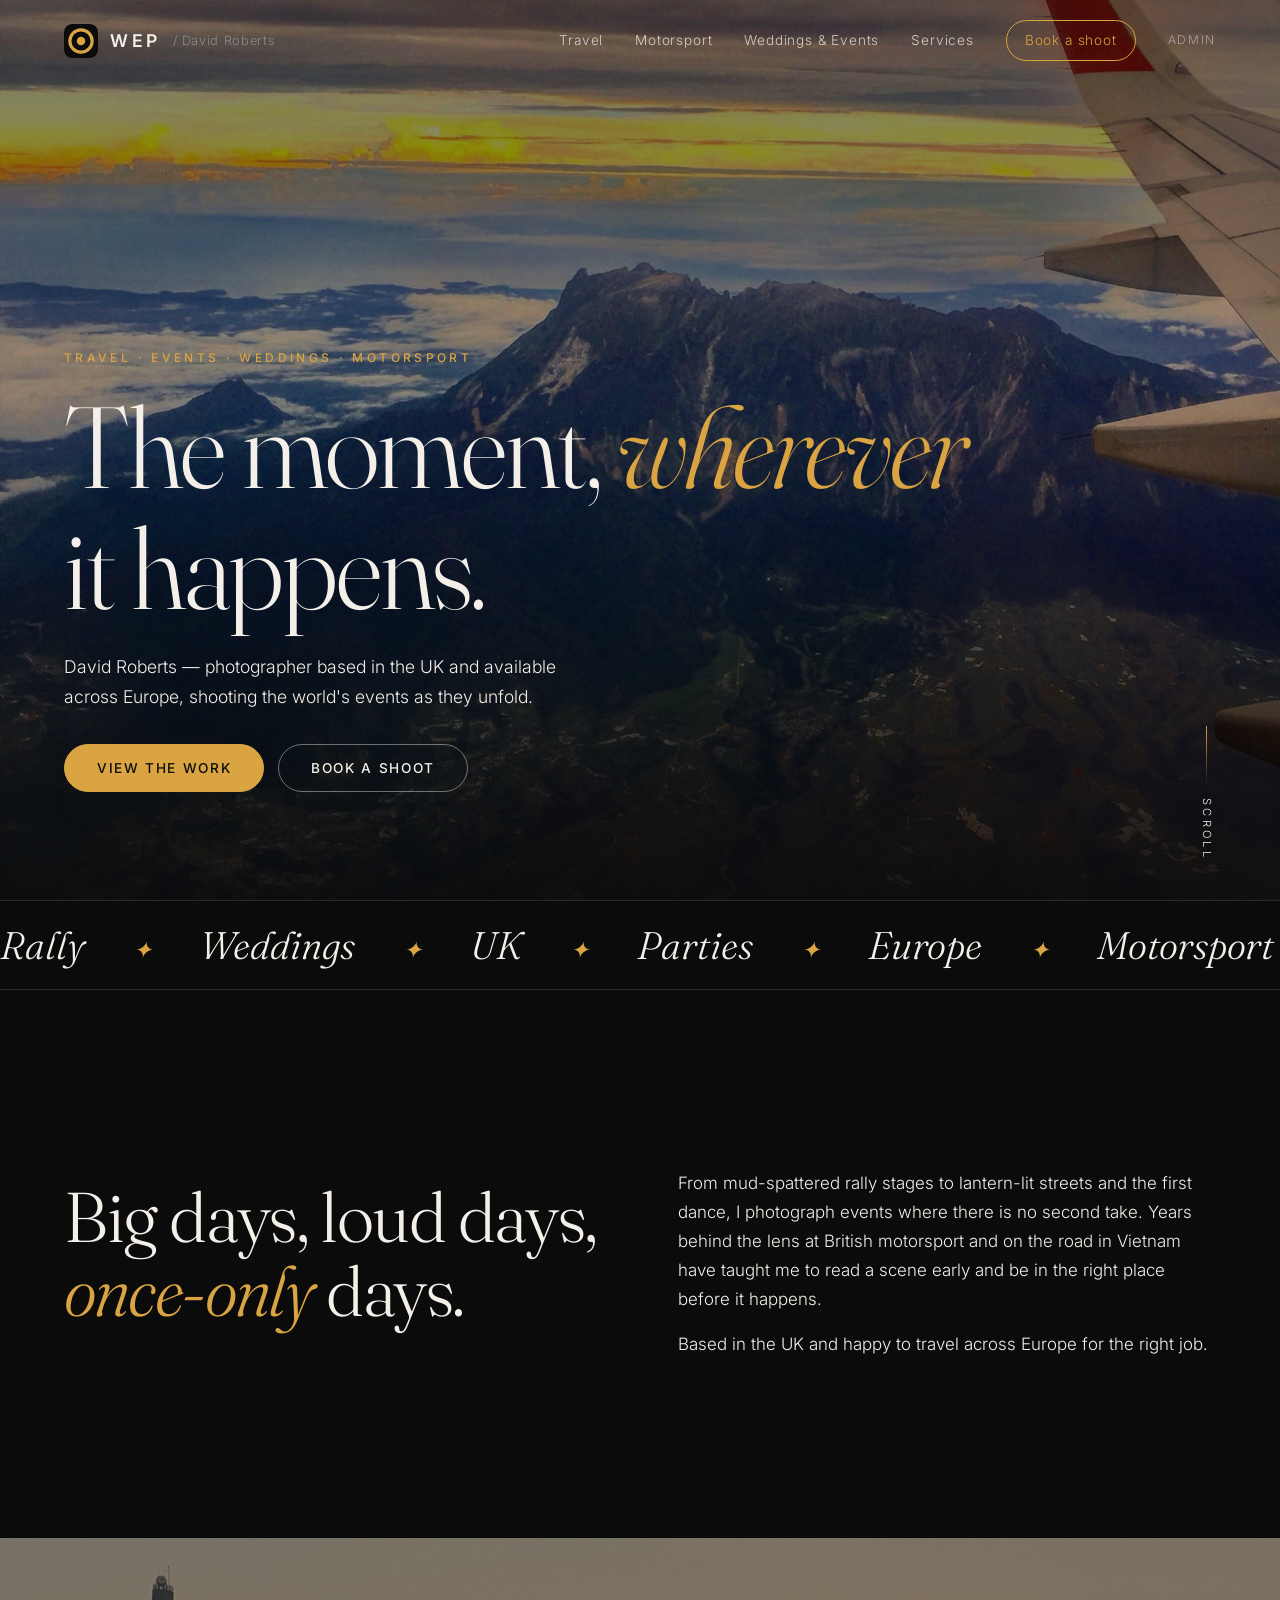
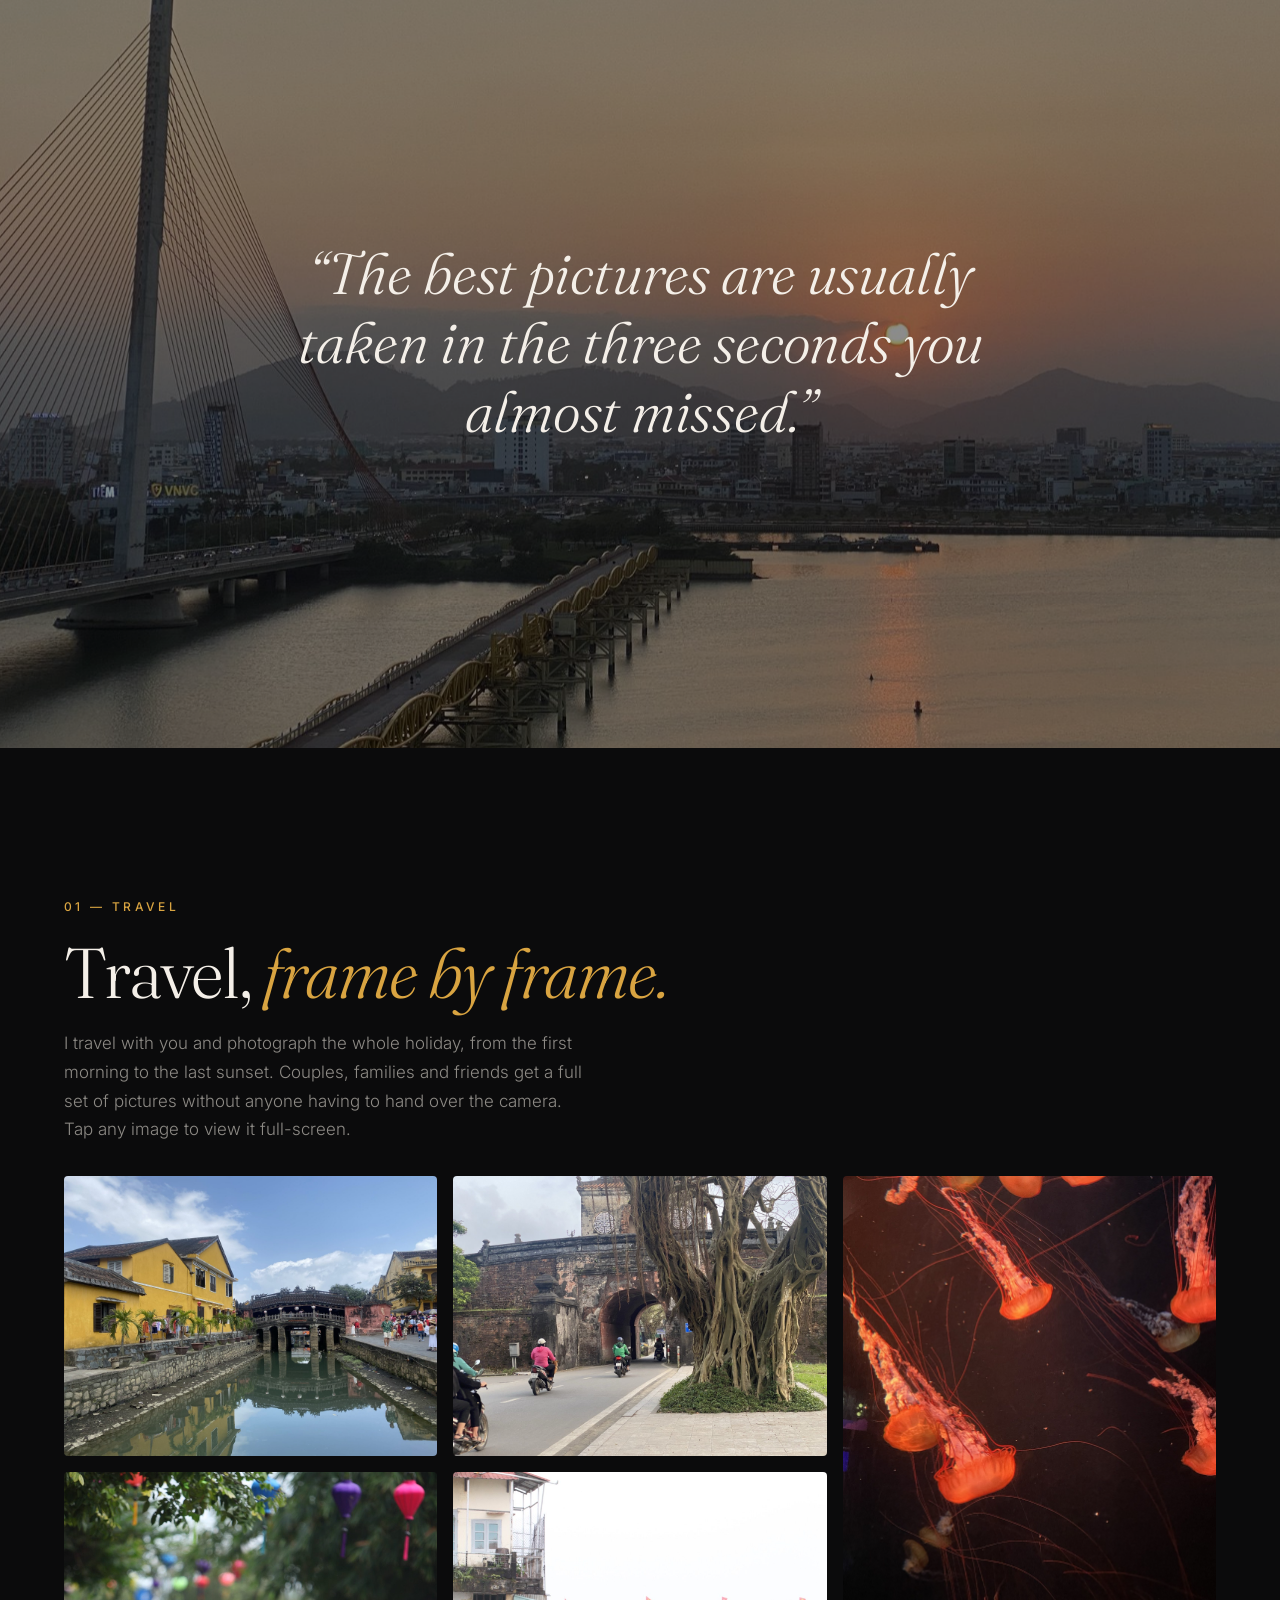
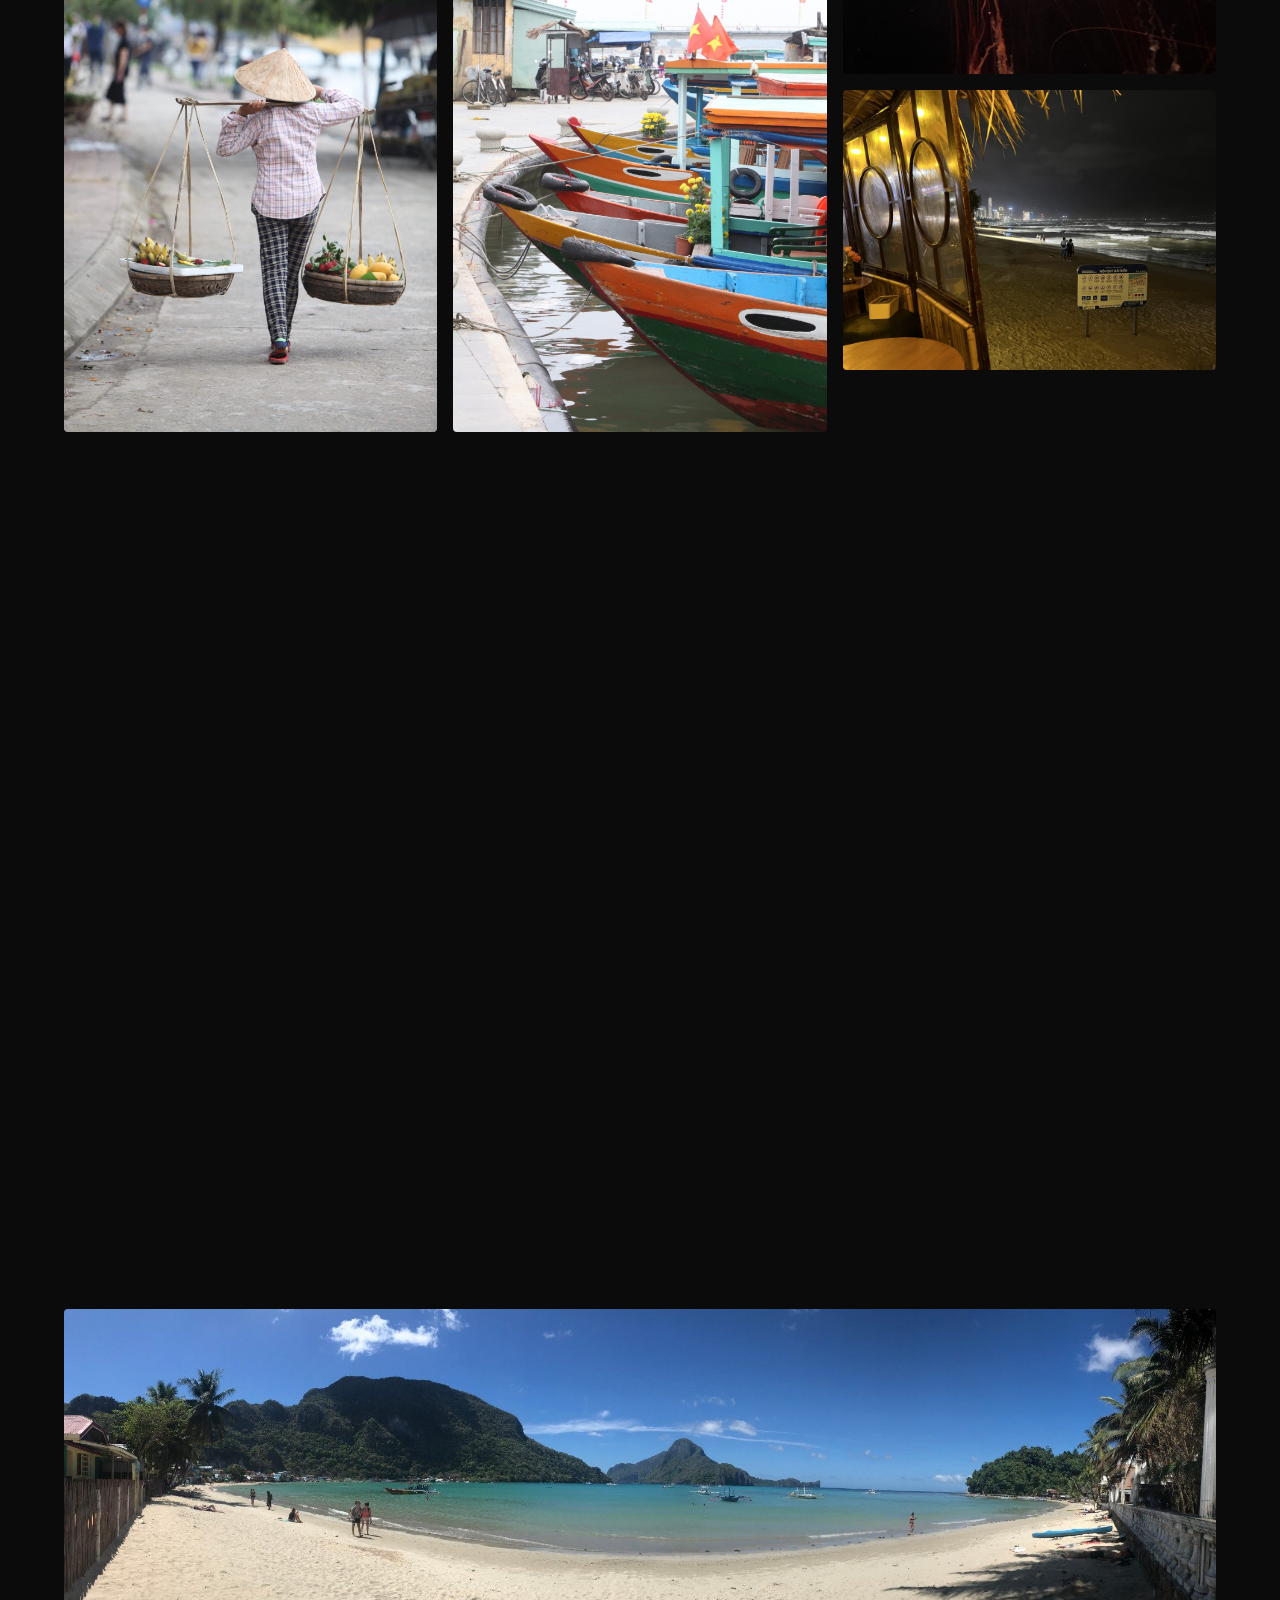
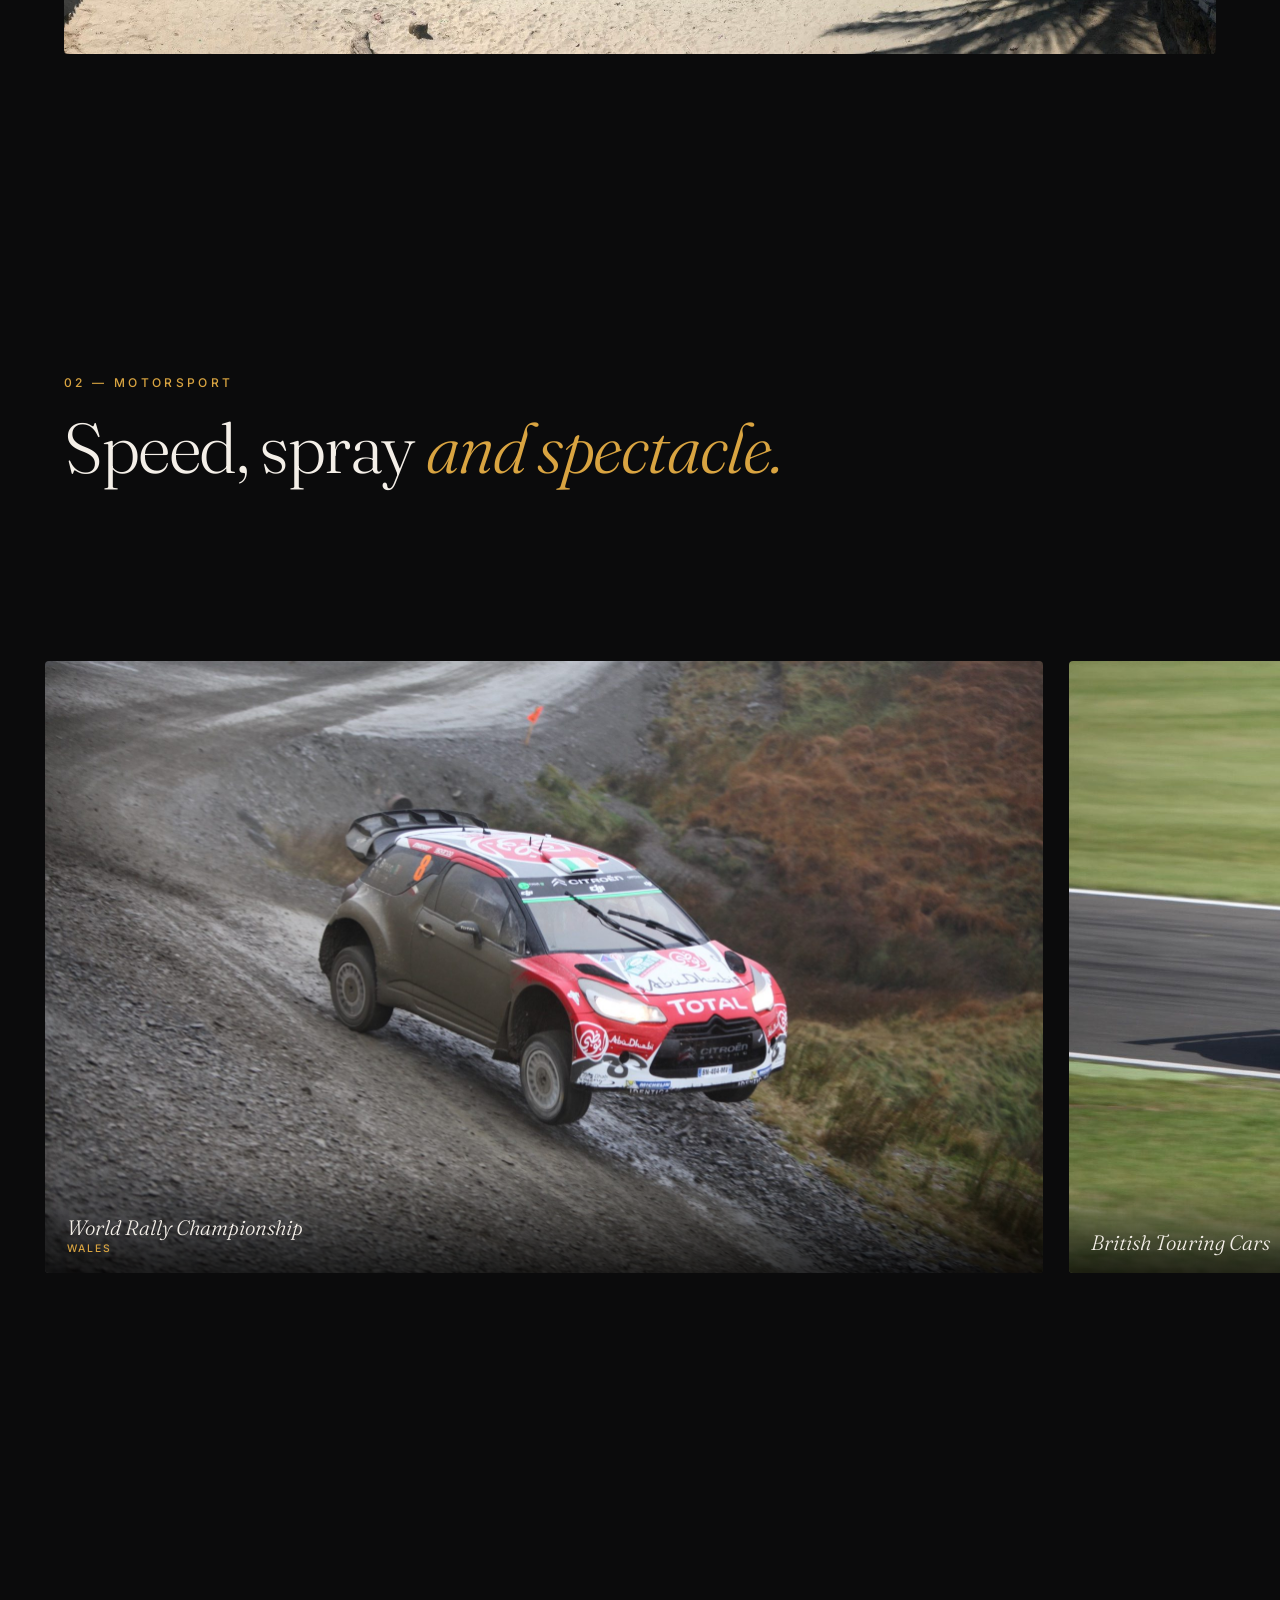
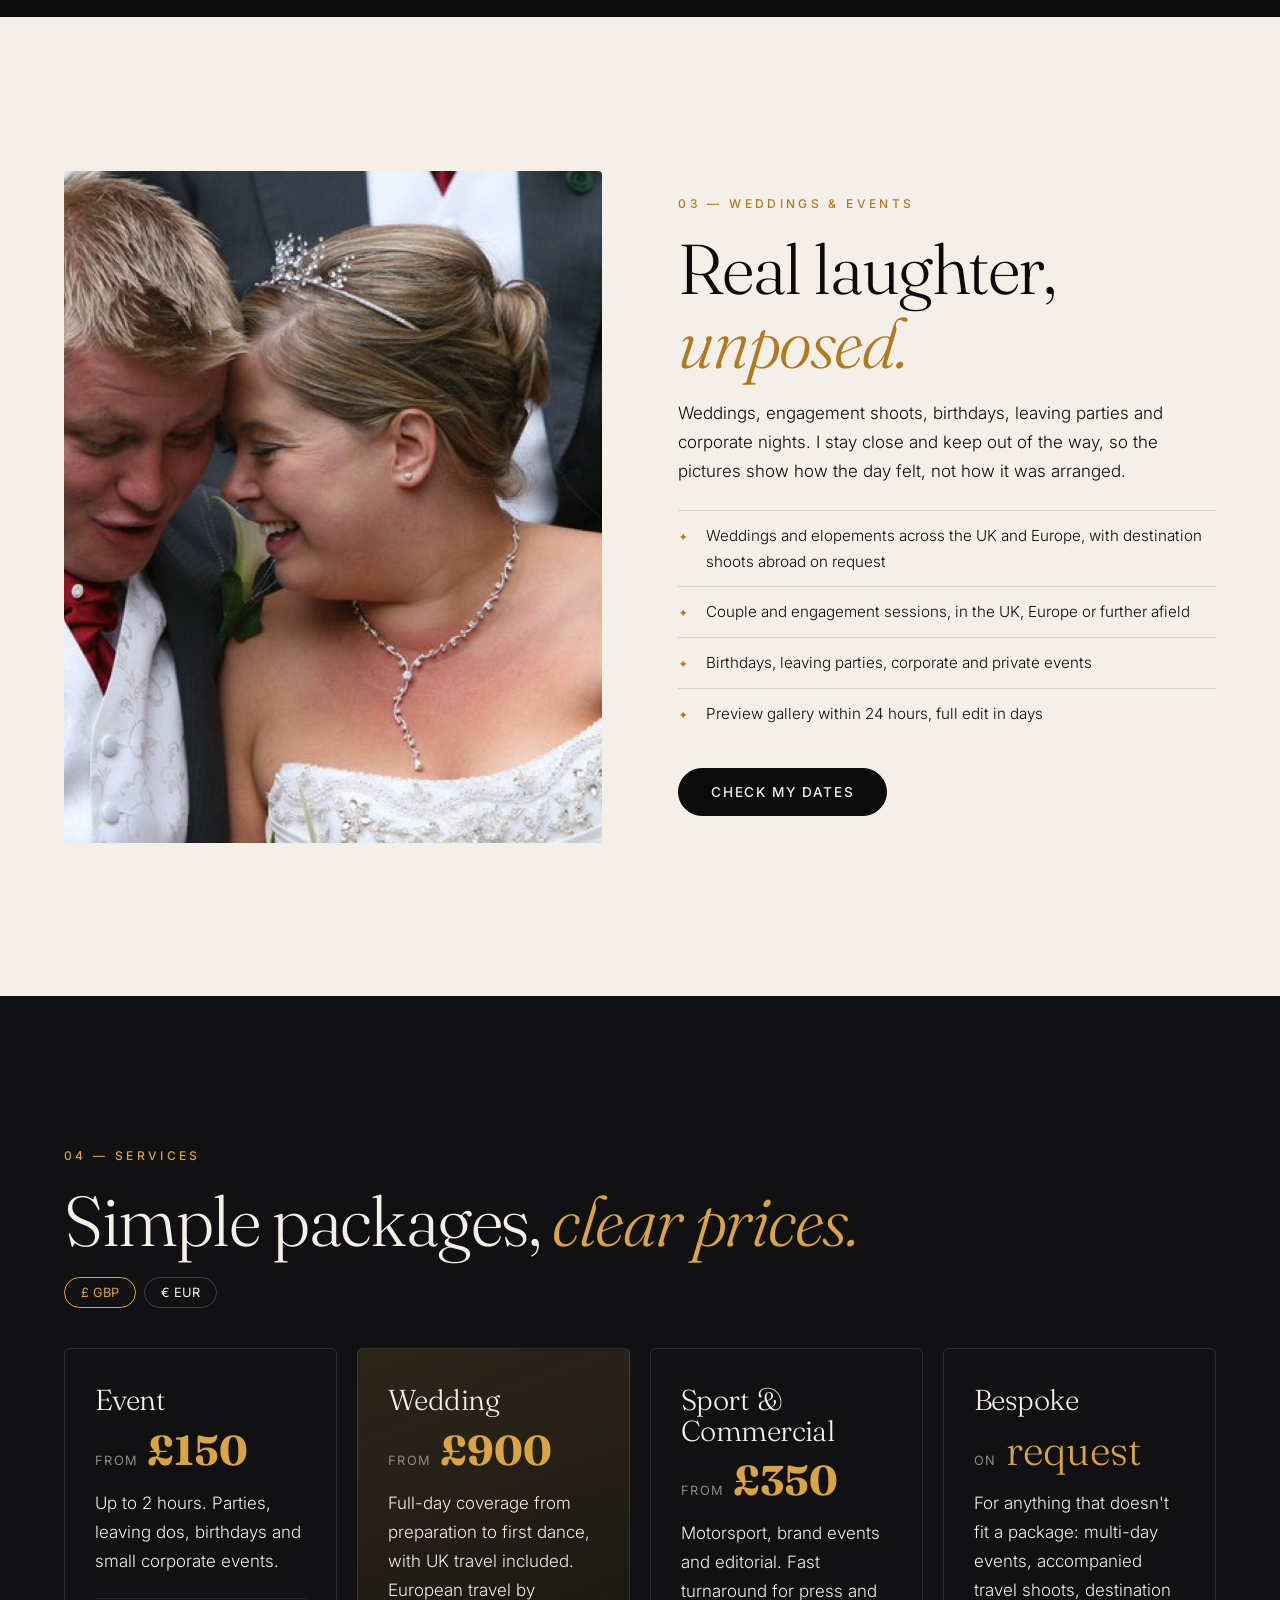
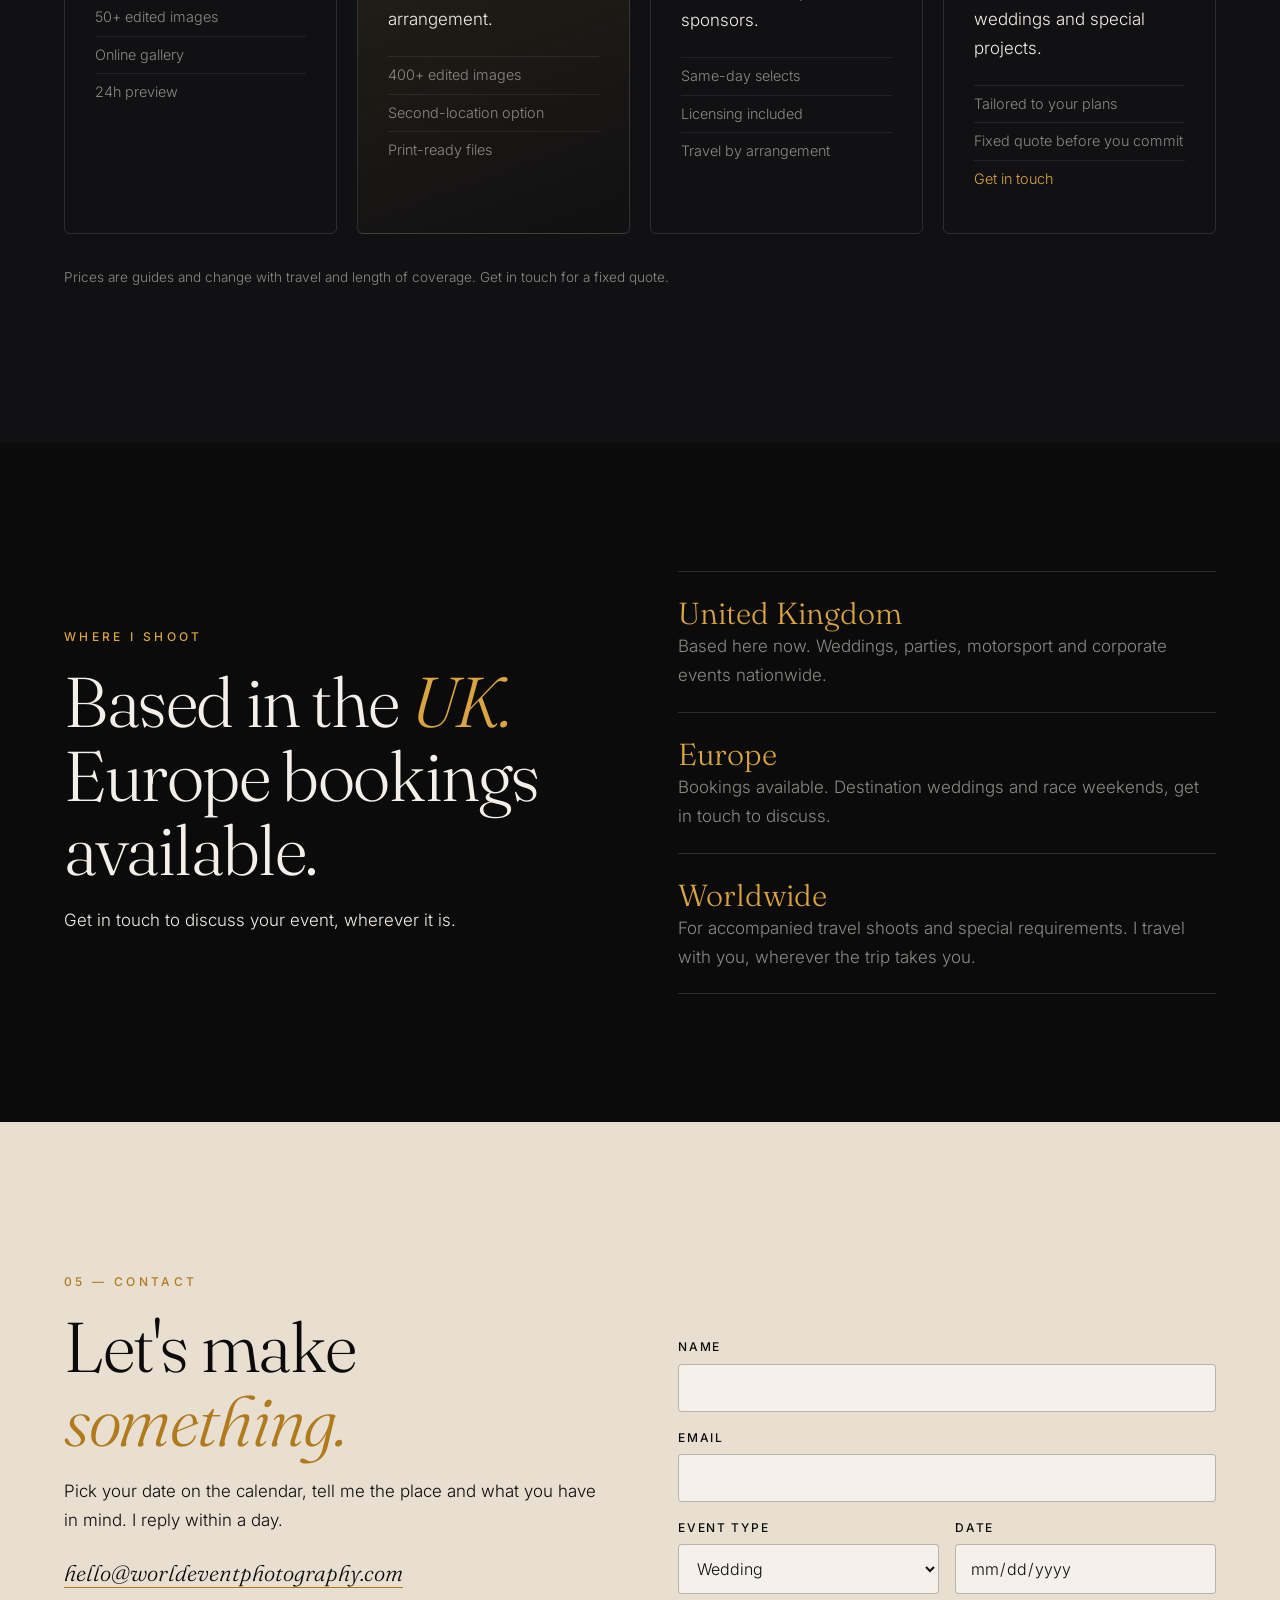
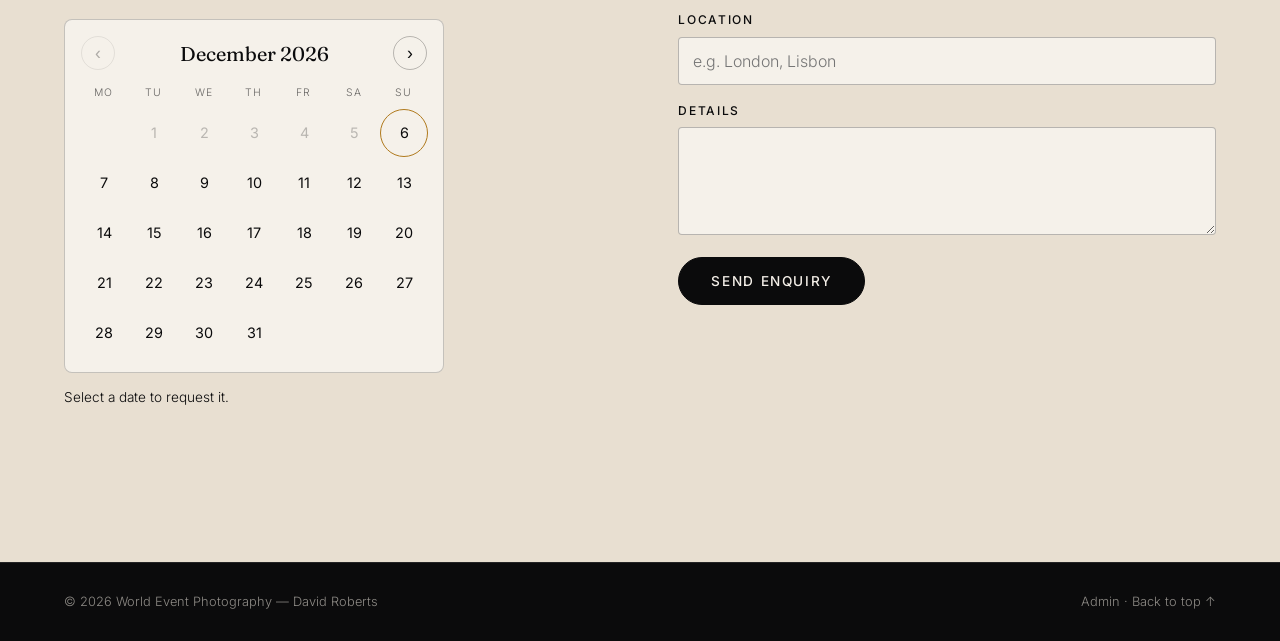
==== commit 96225930: "Restore original vendor hero crop Co-Authored-By: Claude Sonnet 5.5 <noreply@anthropic.com>" ====
--- a/index.html
+++ b/index.html
@@ -39,12 +39,12 @@
 
 <section class="hero">
   <div class="hero-bg" data-parallax="0.35">
-    <div class="slide on"><img src="images/p13.jpg" alt="Mount Kinabalu seen from an aeroplane window at sunset" fetchpriority="high"></div>
-    <div class="slide"><img class="blur" src="images/p18.jpg" alt="" aria-hidden="true" loading="lazy"><img class="fit" src="images/p18.jpg" alt="Hoi An street vendor in a conical hat carrying fruit baskets" loading="lazy"></div>
-    <div class="slide"><img src="images/p17.jpg" alt="Rally car airborne on a gravel stage" loading="lazy"></div>
-    <div class="slide"><img src="images/p25.jpg" alt="Curved white-sand beach and turquoise bay in the Philippines" loading="lazy"></div>
-    <div class="slide"><img src="images/p23.jpg" alt="Bride and groom laughing together" loading="lazy"></div>
-    <div class="slide"><img src="images/p10.jpg" alt="Sunset over the Han River bridges in Da Nang" loading="lazy"></div>
+    <img class="on" src="images/p13.jpg" alt="Mount Kinabalu seen from an aeroplane window at sunset" fetchpriority="high">
+    <img src="images/p18.jpg" alt="Hoi An street vendor in a conical hat carrying fruit baskets" loading="lazy">
+    <img src="images/p17.jpg" alt="Rally car airborne on a gravel stage" loading="lazy">
+    <img src="images/p25.jpg" alt="Curved white-sand beach and turquoise bay in the Philippines" loading="lazy">
+    <img src="images/p23.jpg" alt="Bride and groom laughing together" loading="lazy">
+    <img src="images/p10.jpg" alt="Sunset over the Han River bridges in Da Nang" loading="lazy">
   </div>
   <div class="hero-shade"></div>
   <div class="hero-content">
--- a/style.css
+++ b/style.css
@@ -43,12 +43,8 @@
 /* hero */
 .hero{height:100svh;min-height:600px;overflow:hidden;display:flex;align-items:flex-end}
 .hero-bg{position:absolute;inset:-10% 0 0;will-change:transform}
-.hero-bg .slide{position:absolute;inset:0;opacity:0;transition:opacity 1.4s ease}
-.hero-bg .slide.on{opacity:1}
-.hero-bg img{position:absolute;inset:0;width:100%;height:100%;object-fit:cover}
-.hero-bg .slide.on img:not(.blur){animation:kb 8s ease-out forwards}
-.hero-bg img.fit{object-fit:contain}
-.hero-bg img.blur{filter:blur(28px) brightness(.7);transform:scale(1.15)}
+.hero-bg img{position:absolute;inset:0;width:100%;height:100%;object-fit:cover;opacity:0;transition:opacity 1.4s ease}
+.hero-bg img.on{opacity:1;animation:kb 8s ease-out forwards}
 @keyframes kb{from{transform:scale(1.12)}to{transform:scale(1)}}
 .hero-shade{position:absolute;inset:0;background:linear-gradient(to top,rgba(11,11,12,.92) 0%,rgba(11,11,12,.35) 55%,rgba(11,11,12,.55) 100%)}
 .hero-content{position:relative;padding:0 var(--gut) clamp(70px,12vh,130px);max-width:1100px}
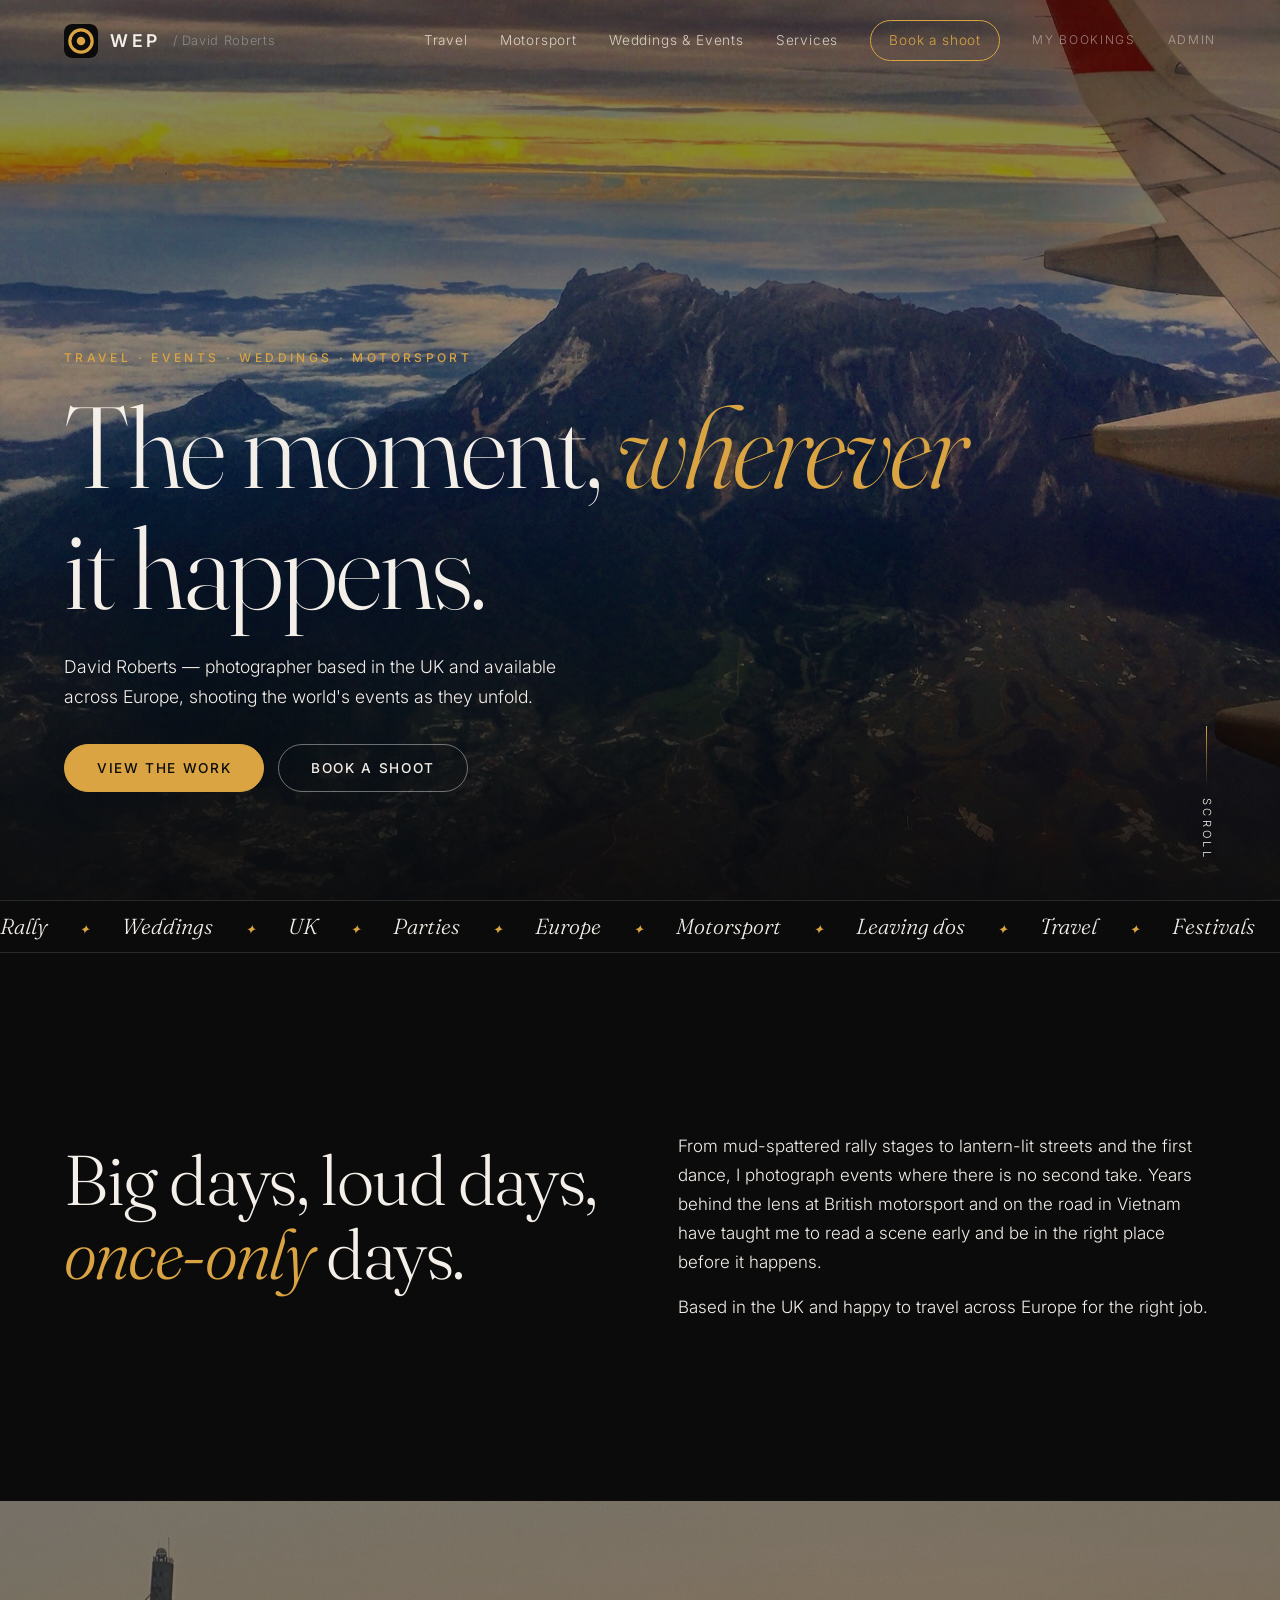
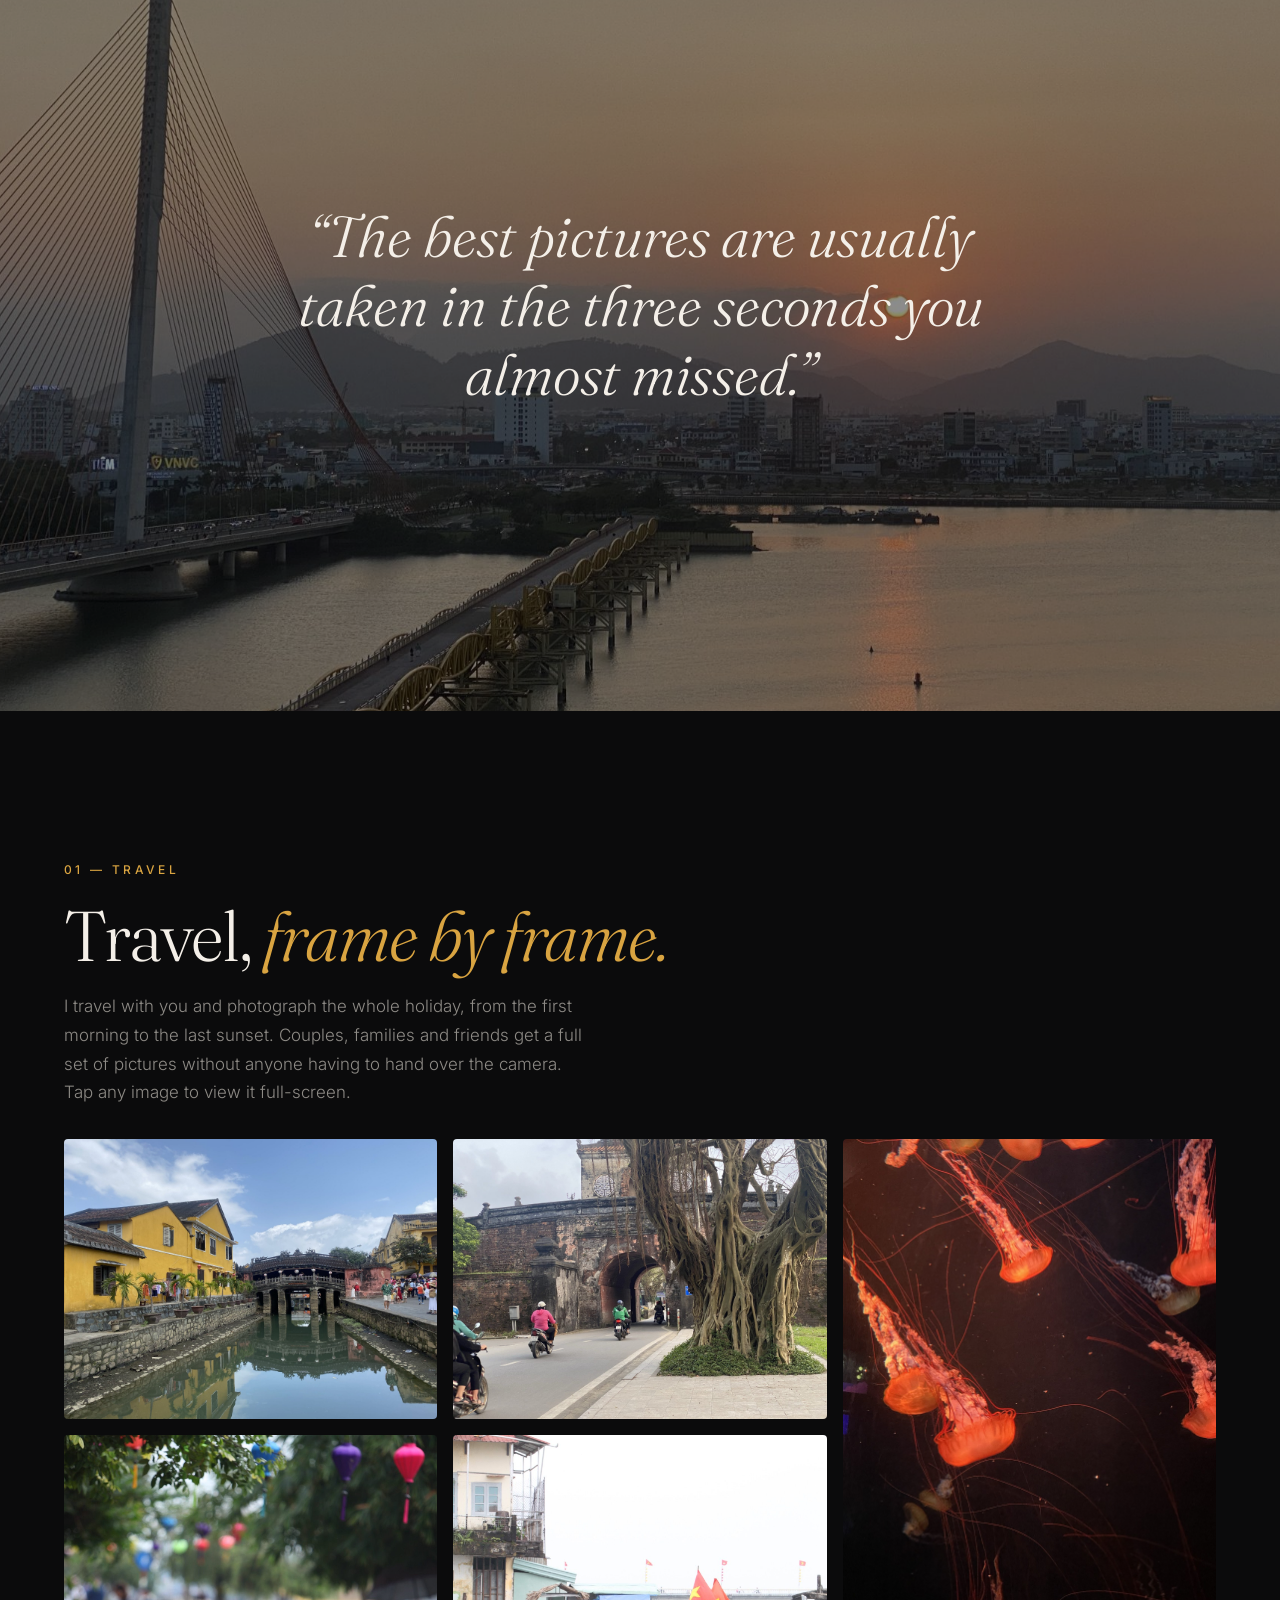
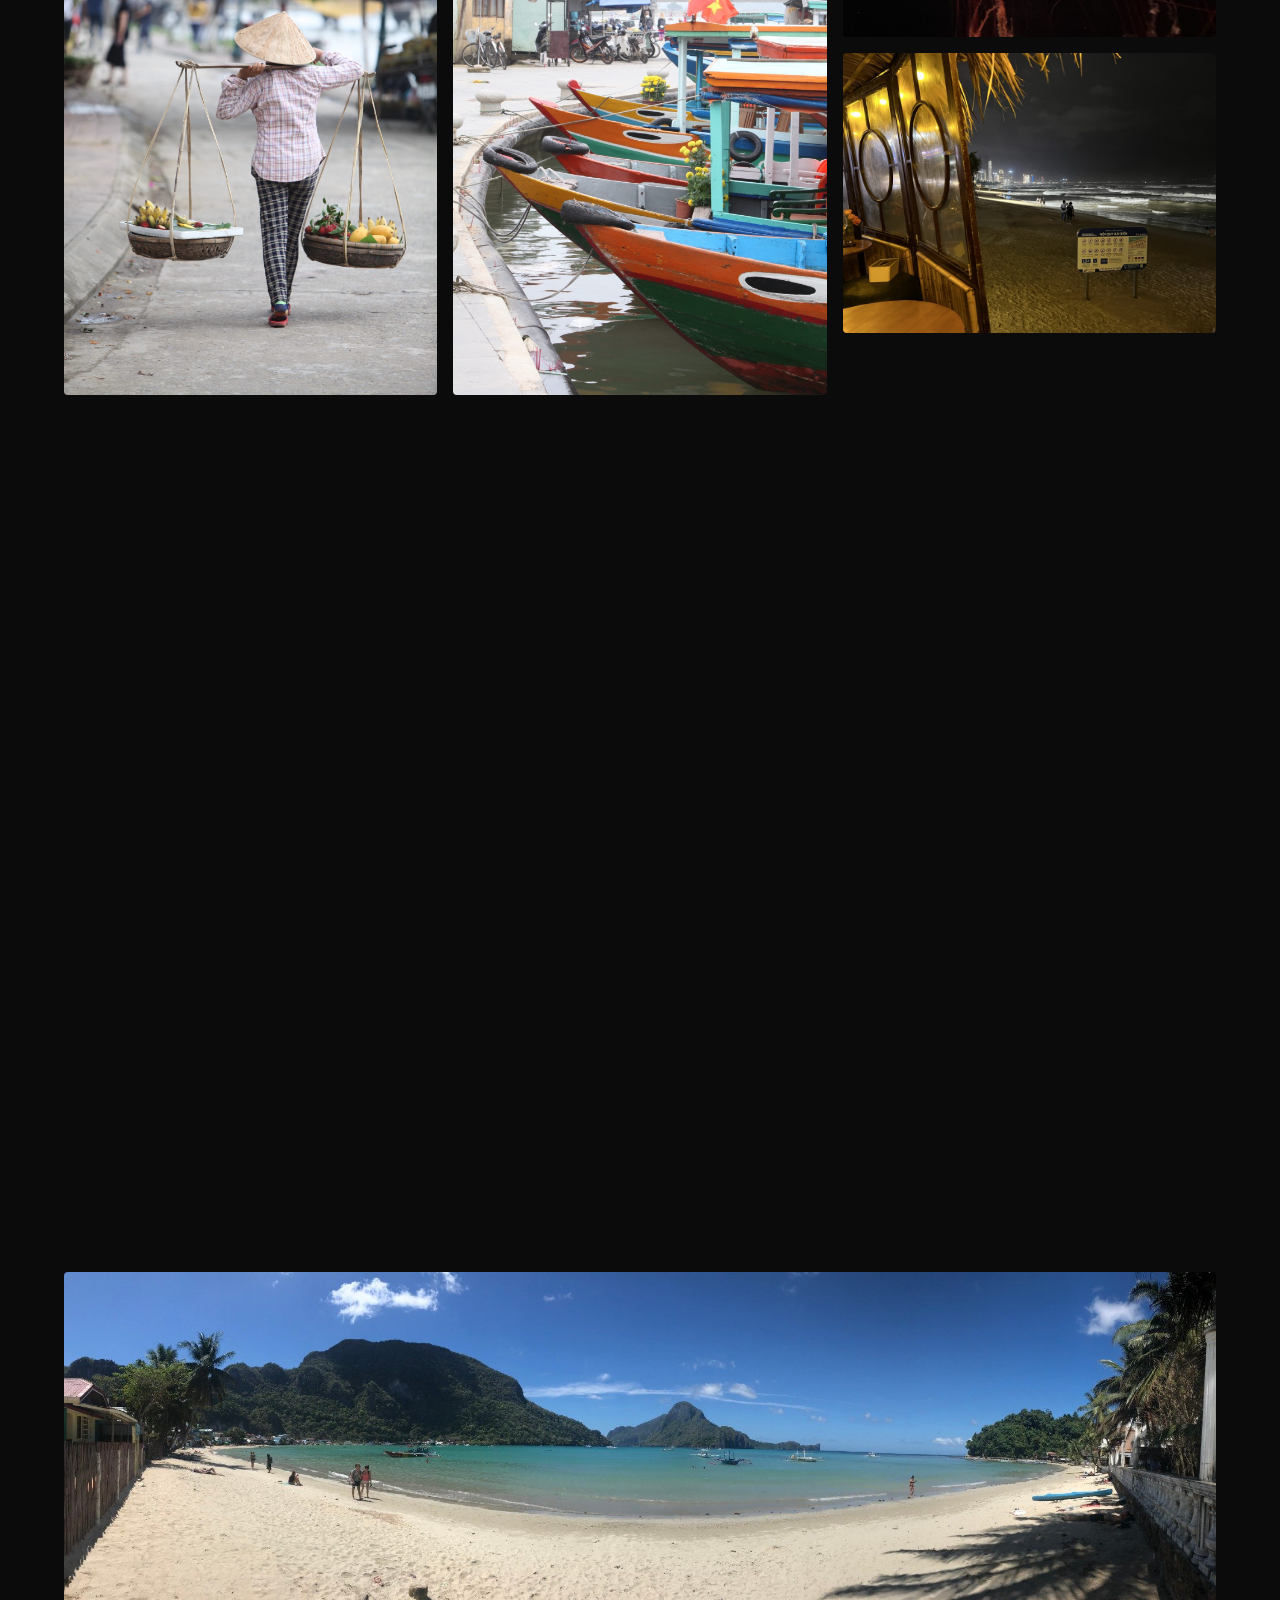
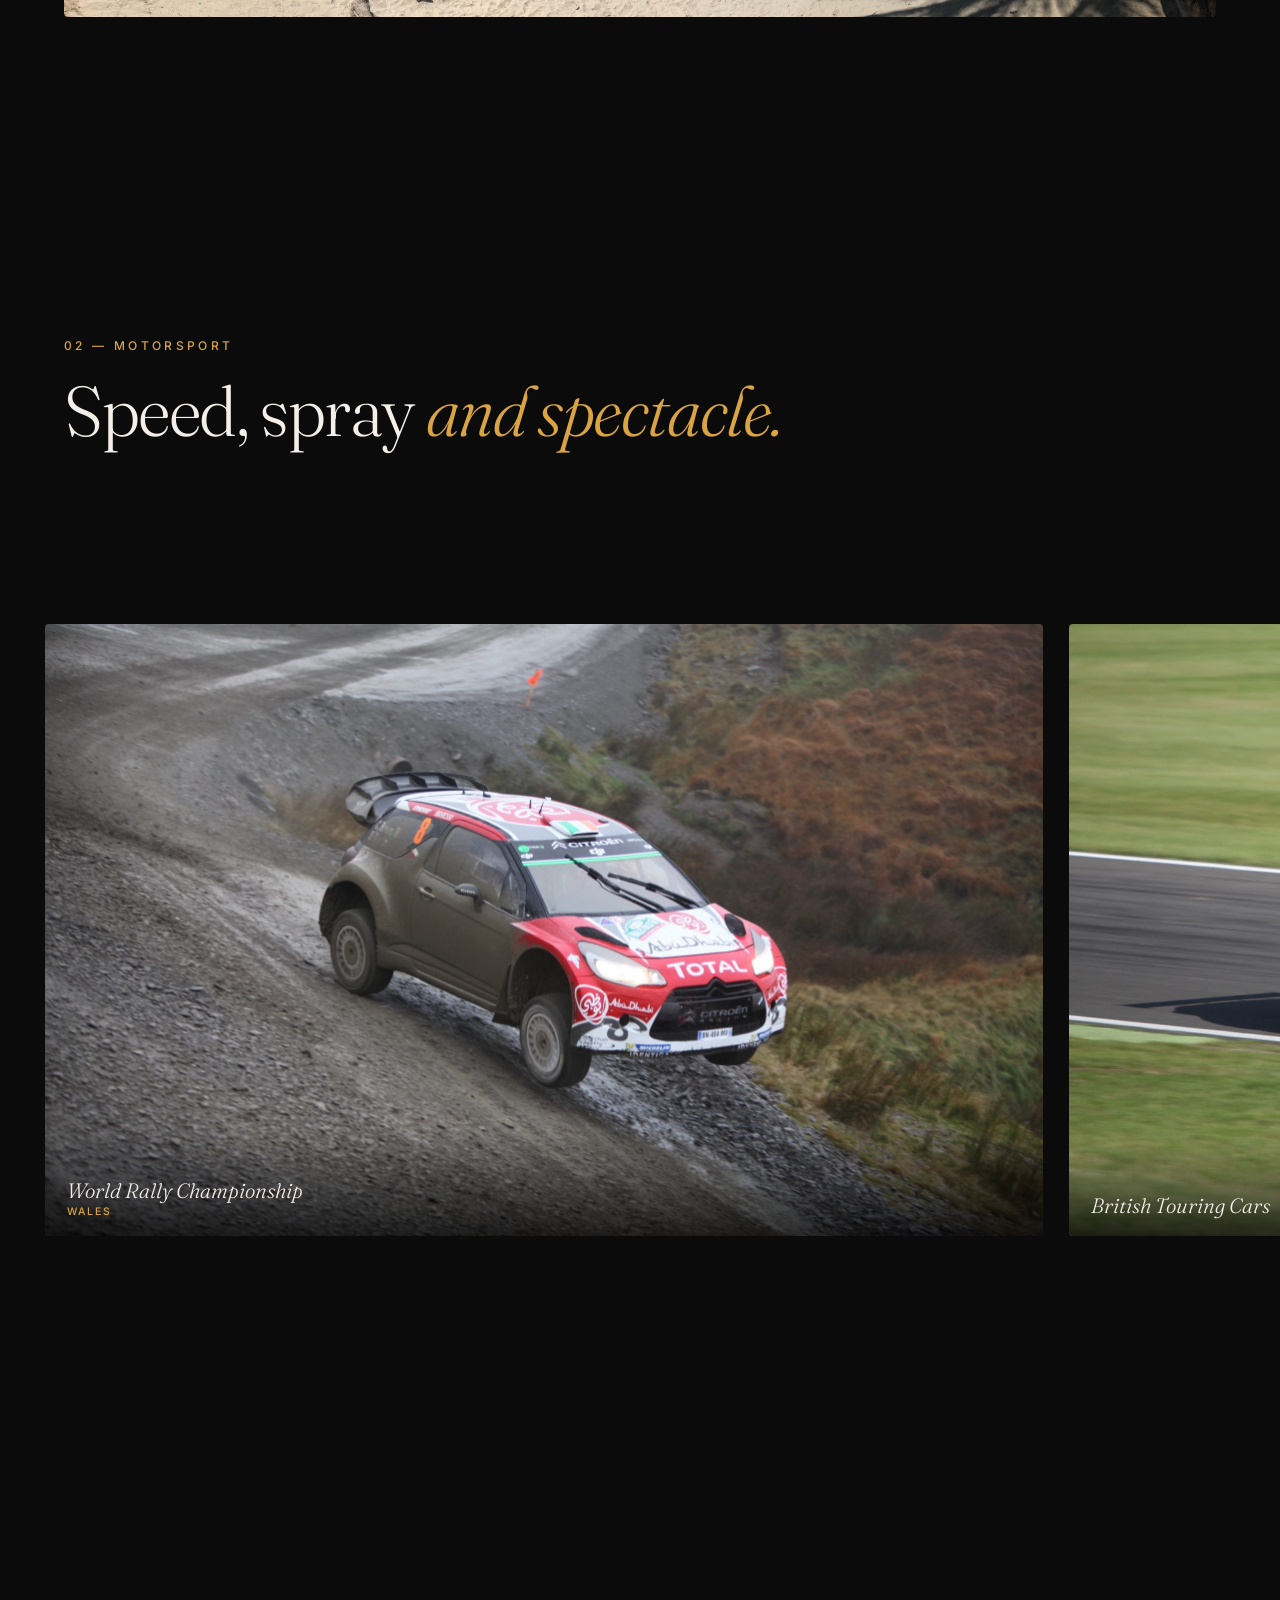
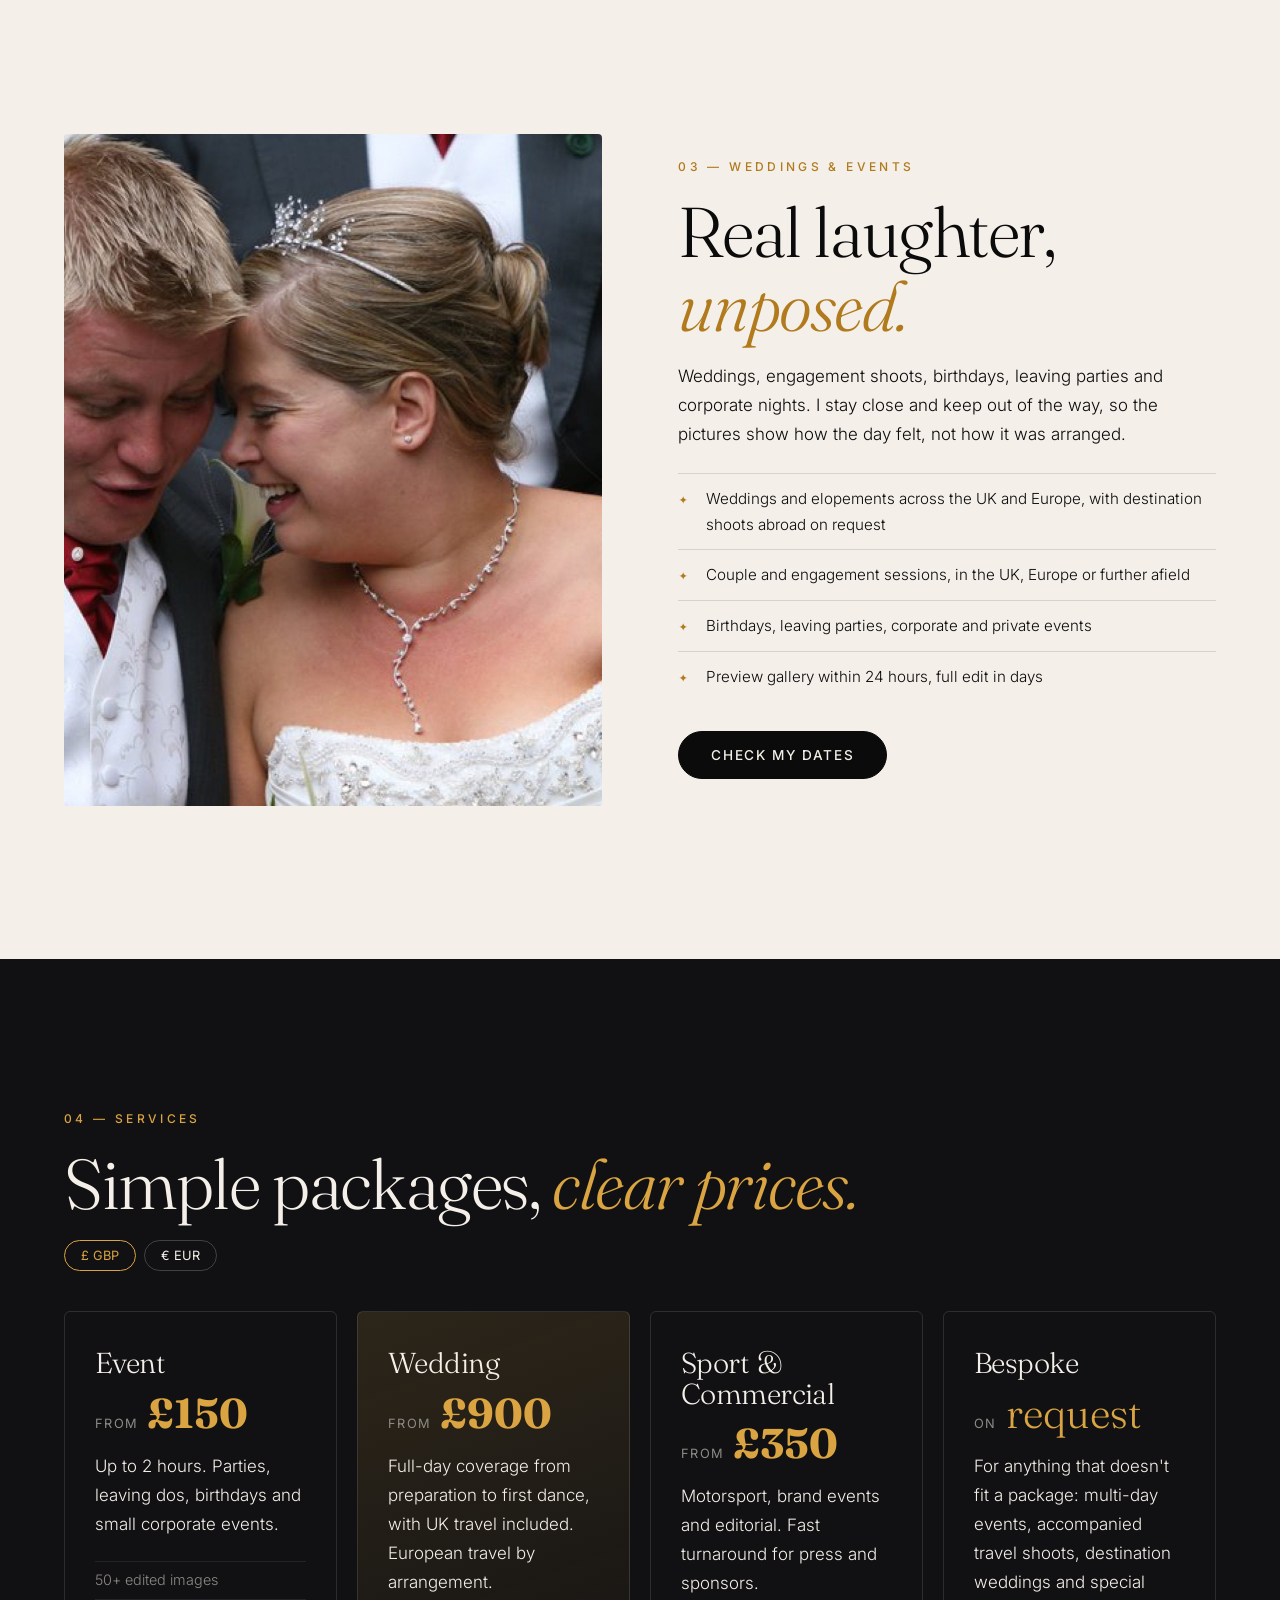
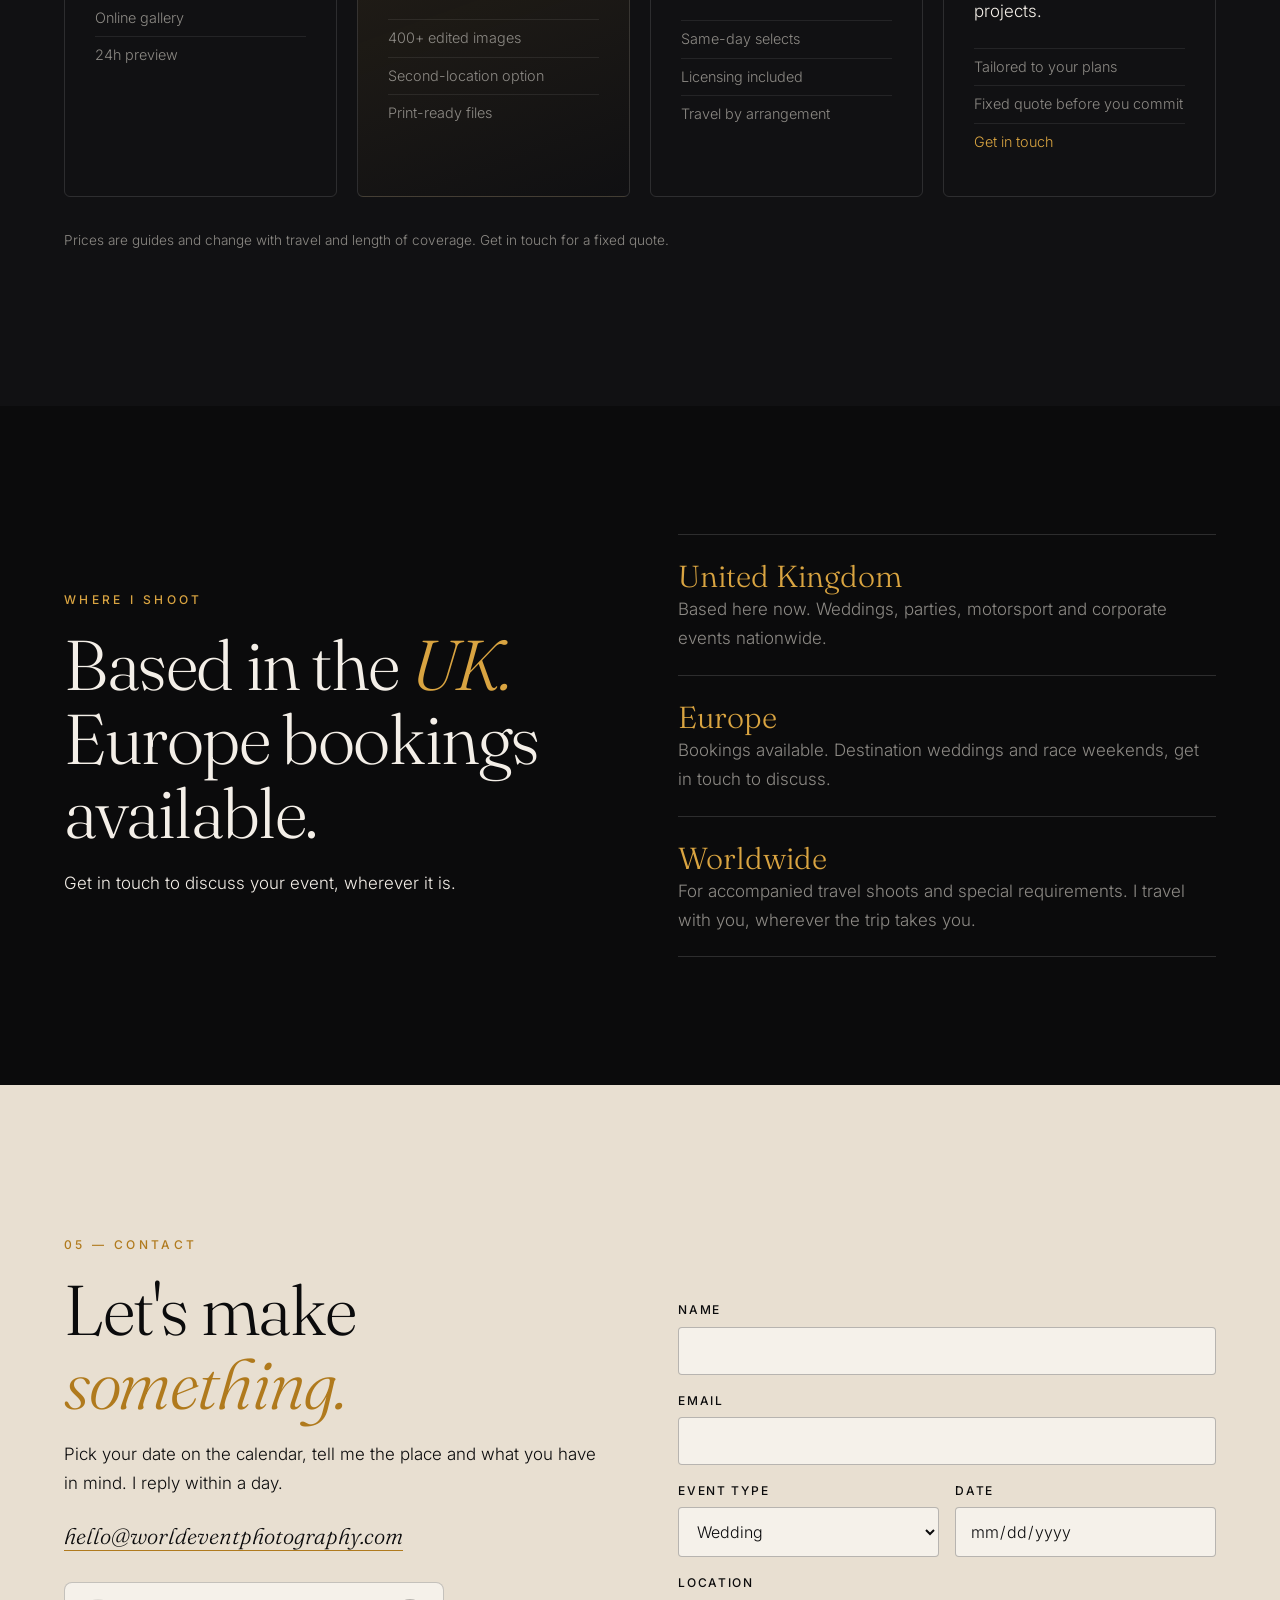
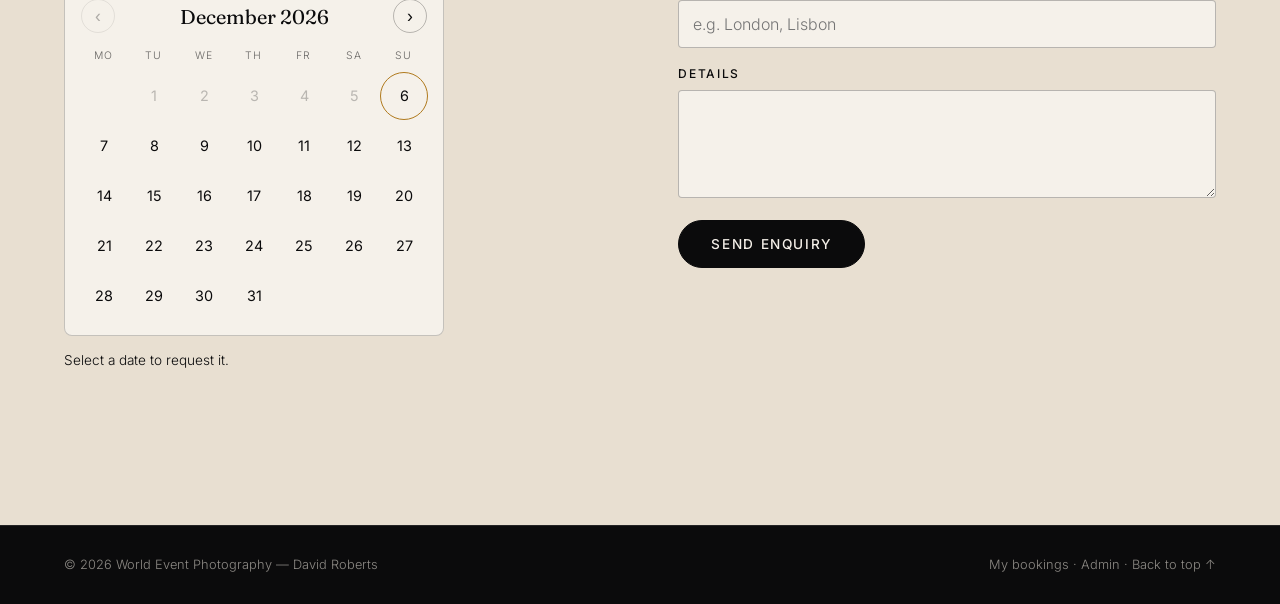
==== commit b2355bf3: "Customer portal, upcoming events, customer profile with requests/feedback, watermarked proofs Co-Aut" ====
--- a/index.html
+++ b/index.html
@@ -30,6 +30,7 @@
     <a href="#weddings">Weddings &amp; Events</a>
     <a href="#services">Services</a>
     <a href="#contact" class="cta">Book a shoot</a>
+    <a href="portal.html" class="adm" rel="nofollow">My bookings</a>
     <a href="admin.html" class="adm" rel="nofollow">Admin</a>
   </nav>
   <button class="burger" id="burger" aria-label="Menu" aria-expanded="false"><b></b><b></b></button>
@@ -220,7 +221,7 @@
 
 <footer class="foot">
   <span>© <span id="yr"></span> World Event Photography — David Roberts</span>
-  <span><a href="admin.html" rel="nofollow">Admin</a> · <a href="#top">Back to top ↑</a></span>
+  <span><a href="portal.html" rel="nofollow">My bookings</a> · <a href="admin.html" rel="nofollow">Admin</a> · <a href="#top">Back to top ↑</a></span>
 </footer>
 
 <div class="lightbox" id="lb" hidden>
--- a/style.css
+++ b/style.css
@@ -63,9 +63,9 @@
 @keyframes cue{0%{transform:scaleY(0);transform-origin:top}50%{transform:scaleY(1);transform-origin:top}51%{transform-origin:bottom}100%{transform:scaleY(0);transform-origin:bottom}}
 
 /* marquee */
-.marquee{overflow:hidden;border-block:1px solid rgba(255,255,255,.12);padding:20px 0;background:var(--ink)}
-.track{display:flex;gap:3rem;width:max-content;animation:mq 40s linear infinite;font:italic 300 clamp(1.4rem,3vw,2.4rem) var(--serif)}
-.track span::after{content:"✦";color:var(--gold);margin-left:3rem;font-size:.6em;vertical-align:middle}
+.marquee{overflow:hidden;border-block:1px solid rgba(255,255,255,.12);padding:12px 0;background:var(--ink)}
+.track{display:flex;gap:2rem;width:max-content;animation:mq 40s linear infinite;font:italic 300 clamp(1rem,1.7vw,1.4rem) var(--serif)}
+.track span::after{content:"✦";color:var(--gold);margin-left:2rem;font-size:.6em;vertical-align:middle}
 @keyframes mq{to{transform:translateX(-50%)}}
 
 /* intro */
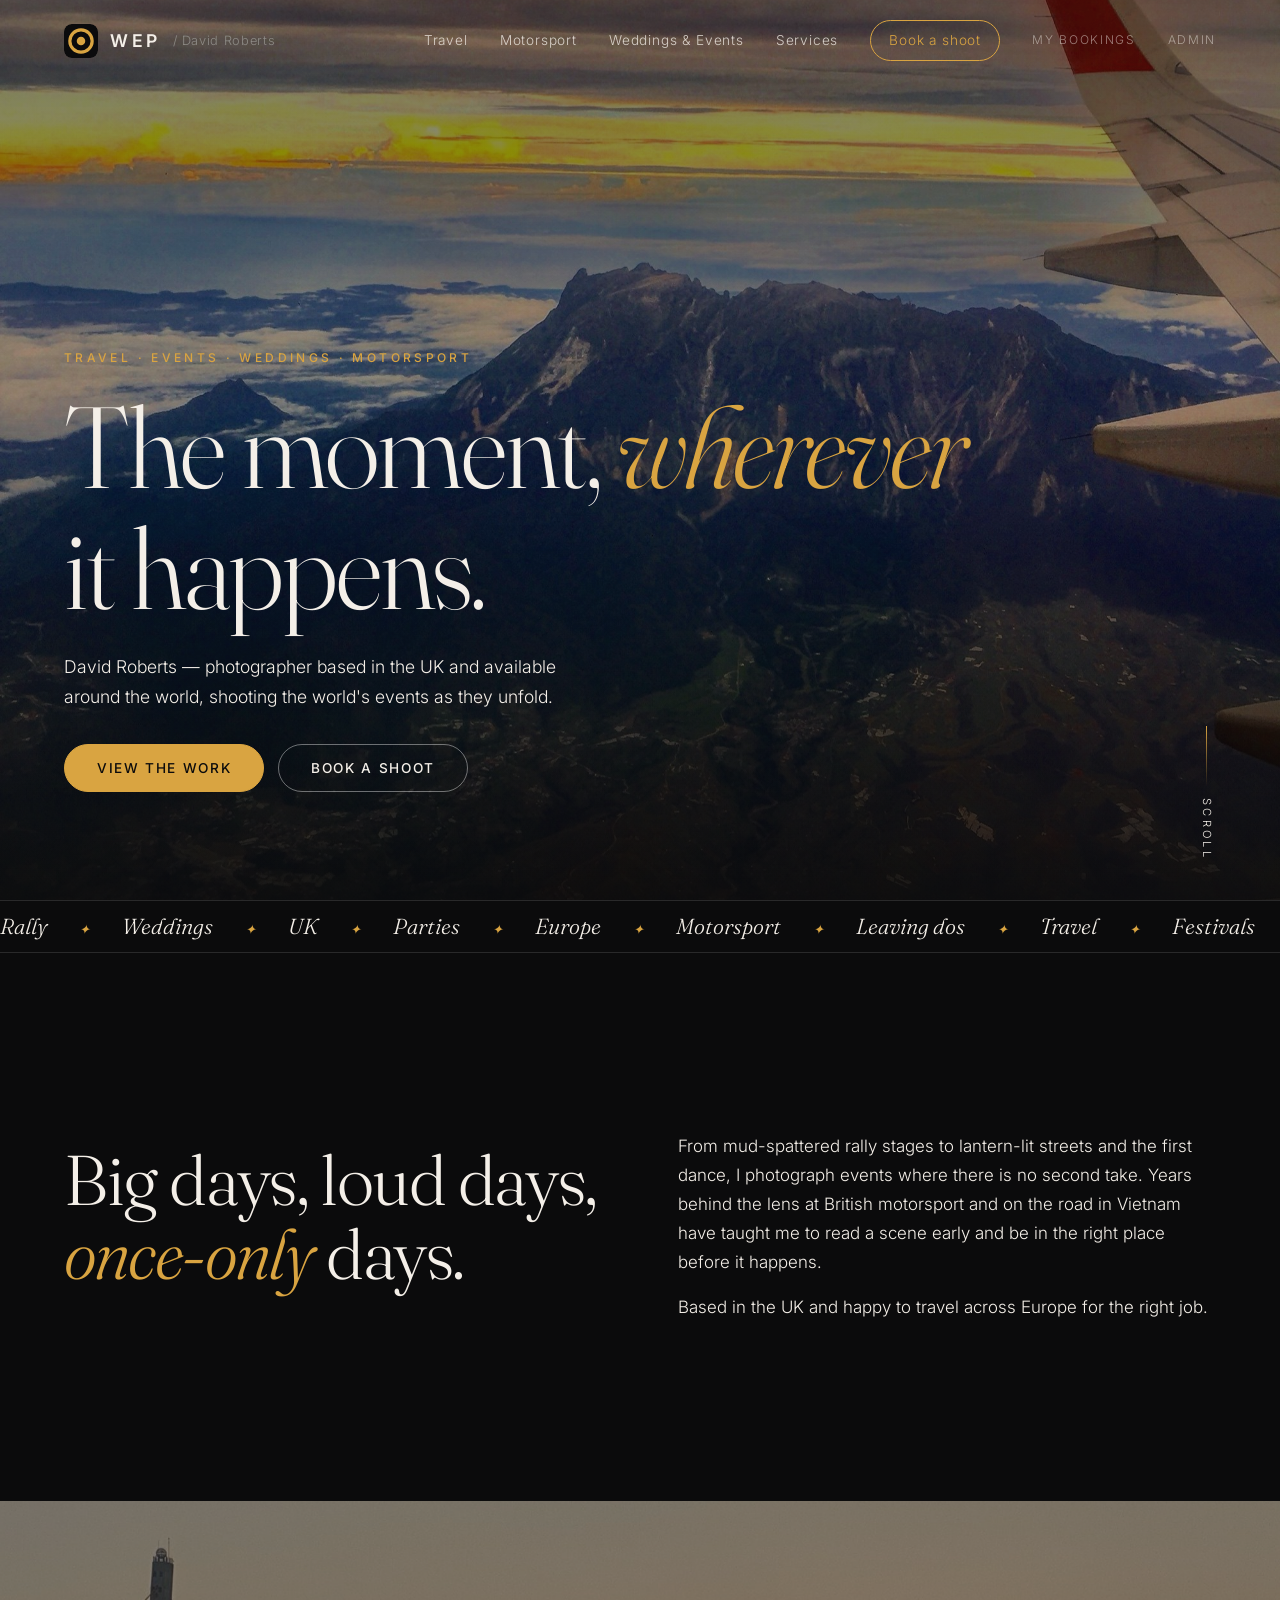
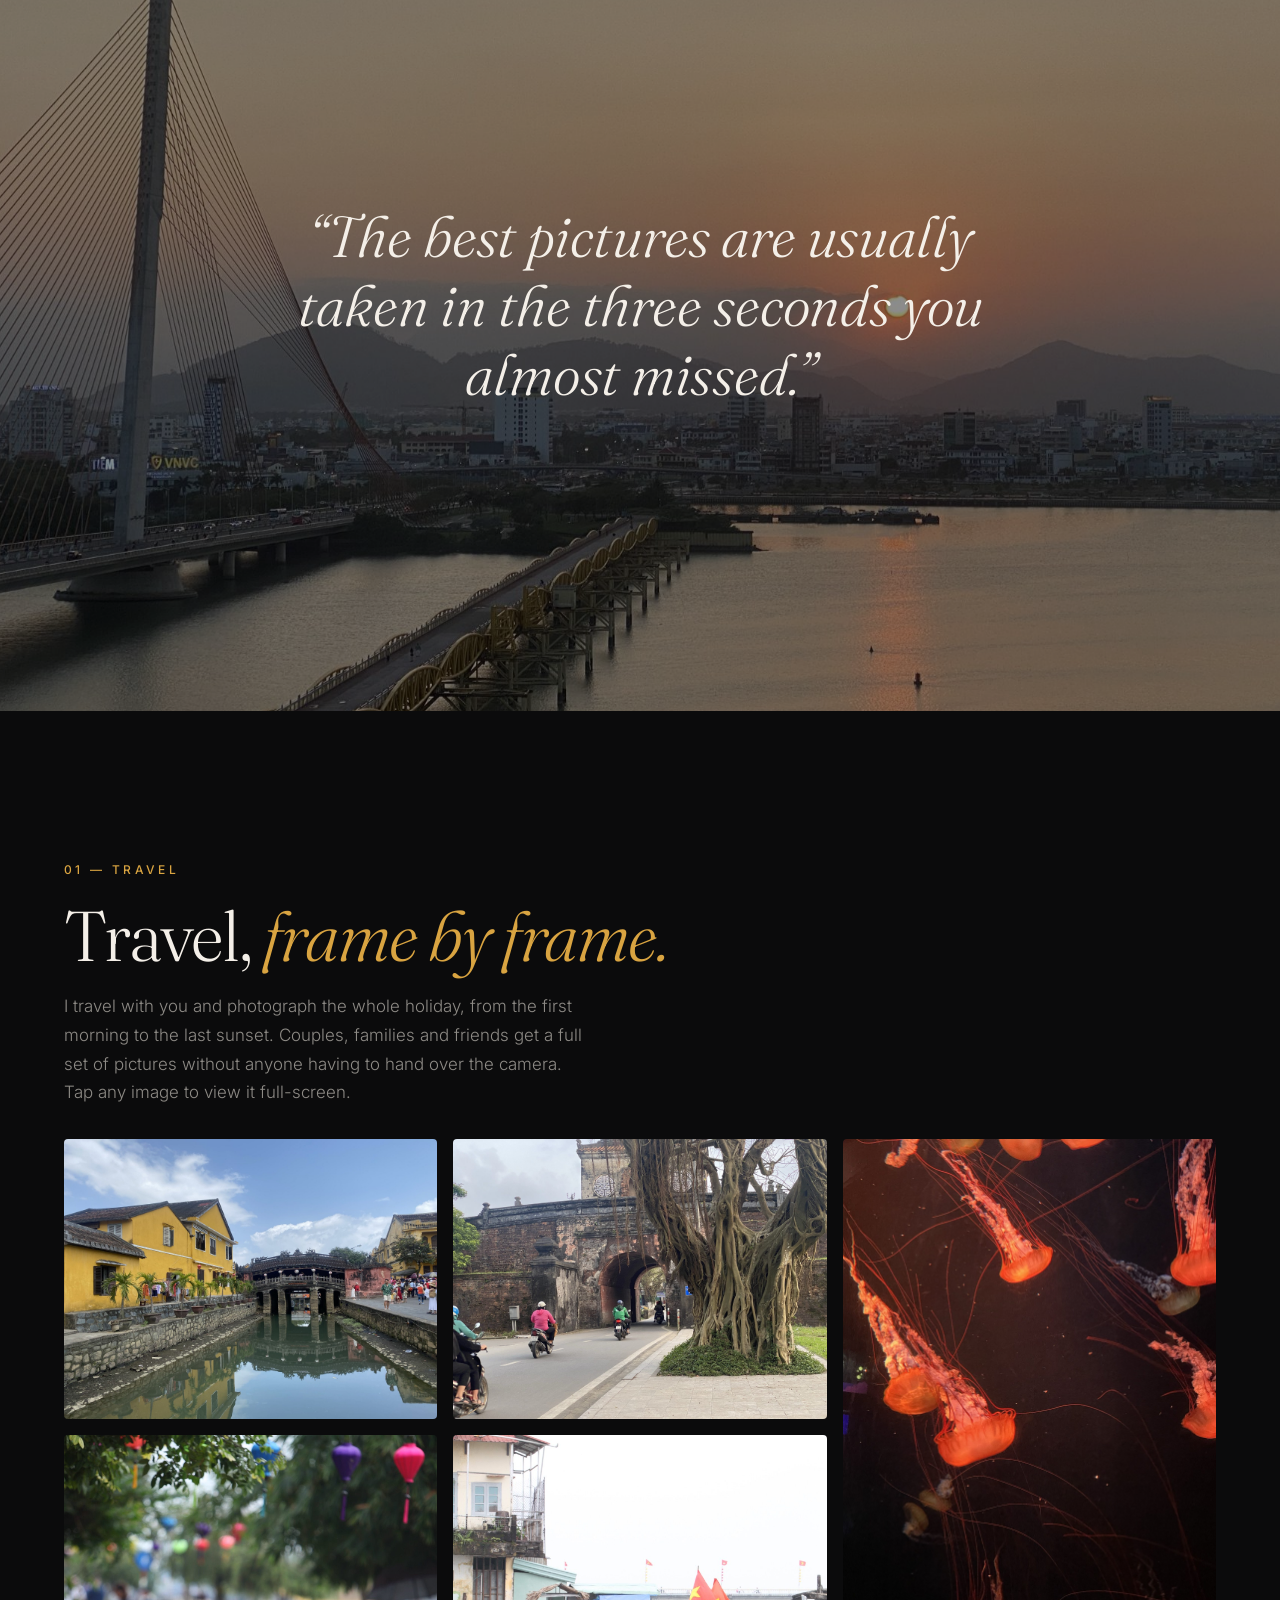
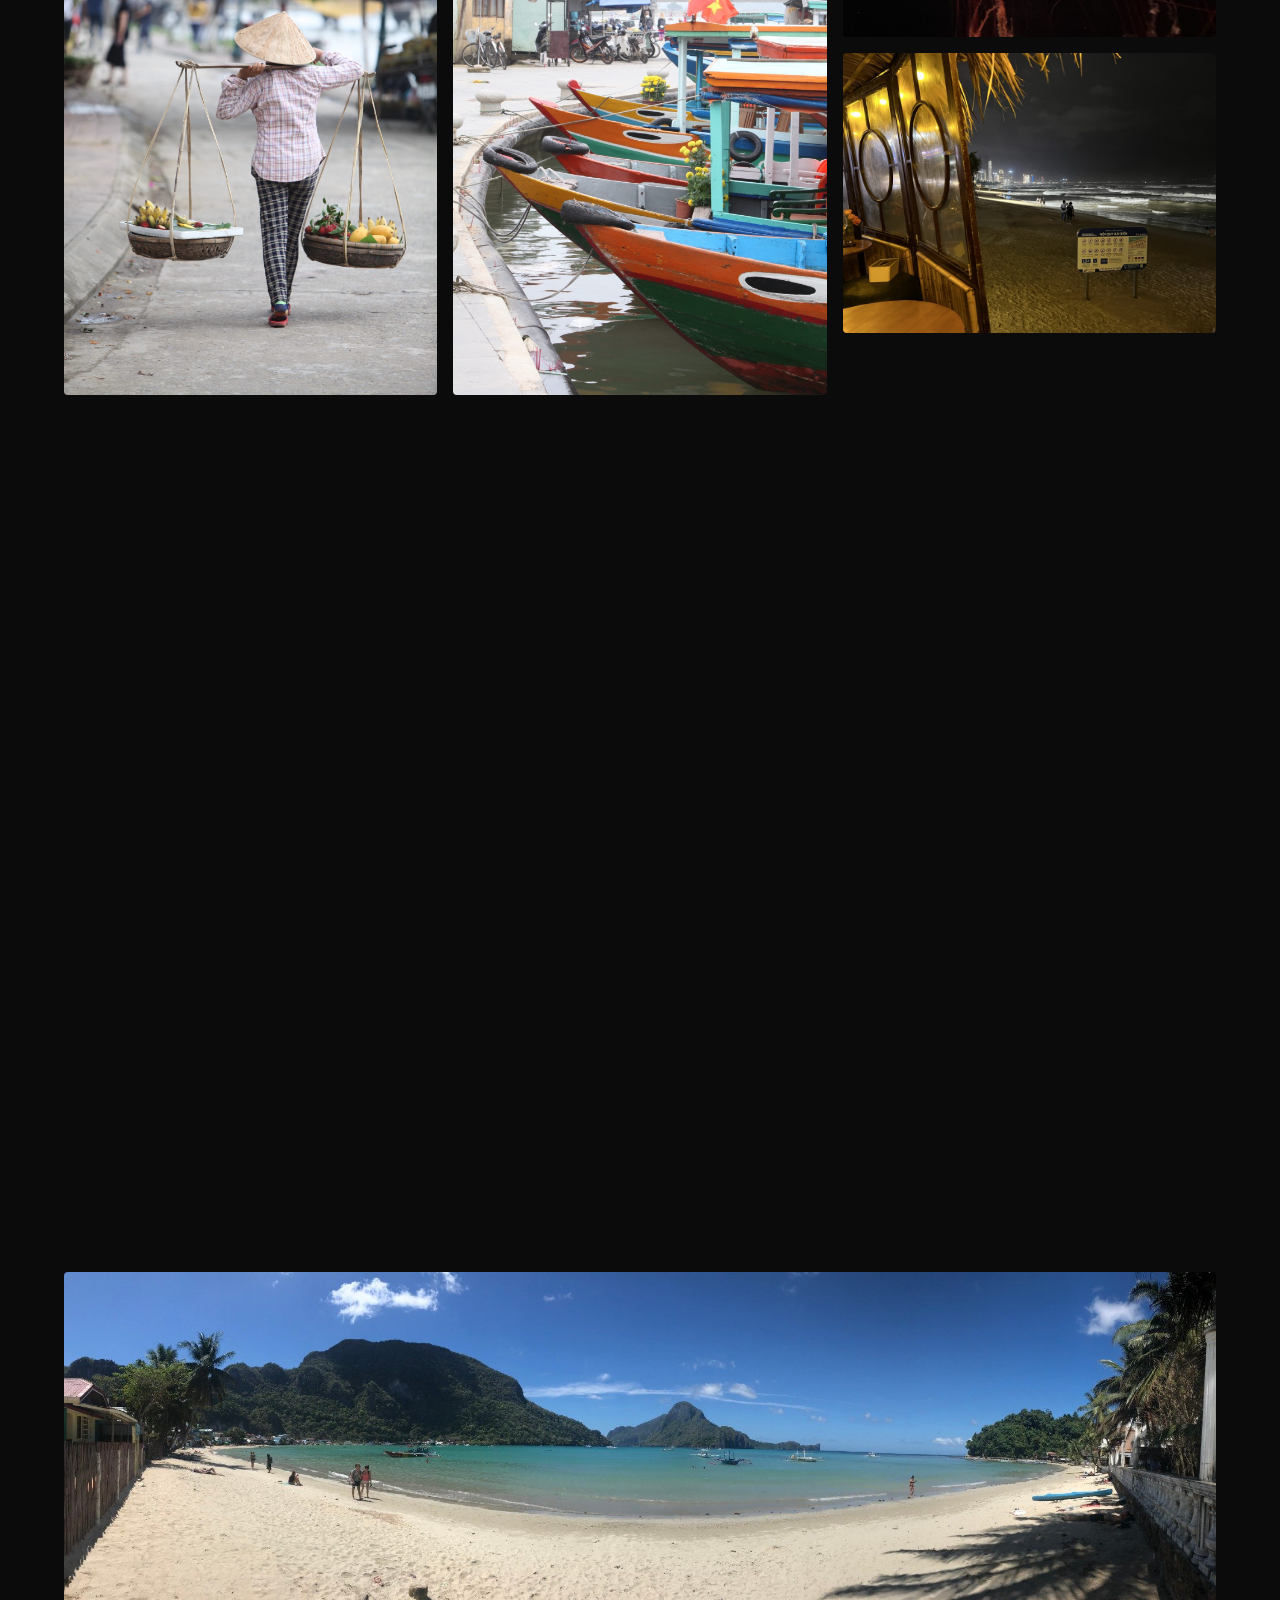
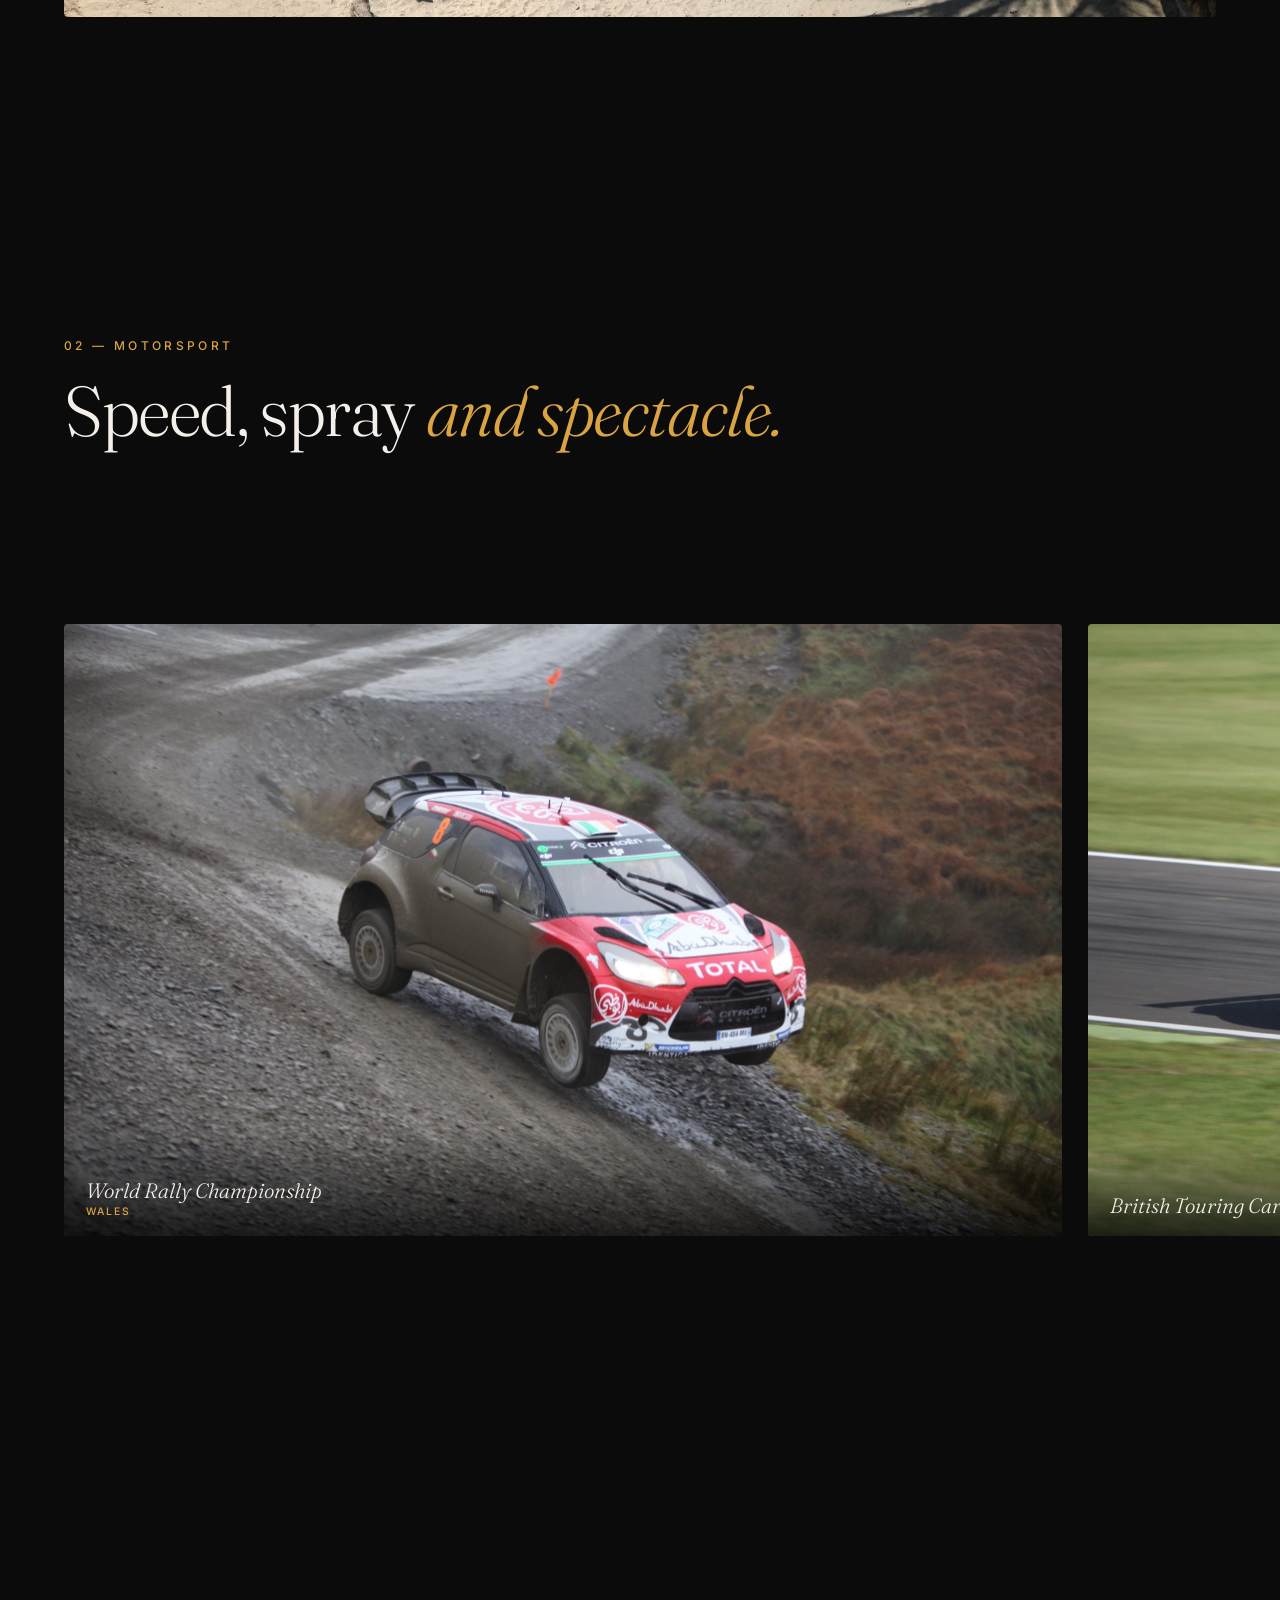
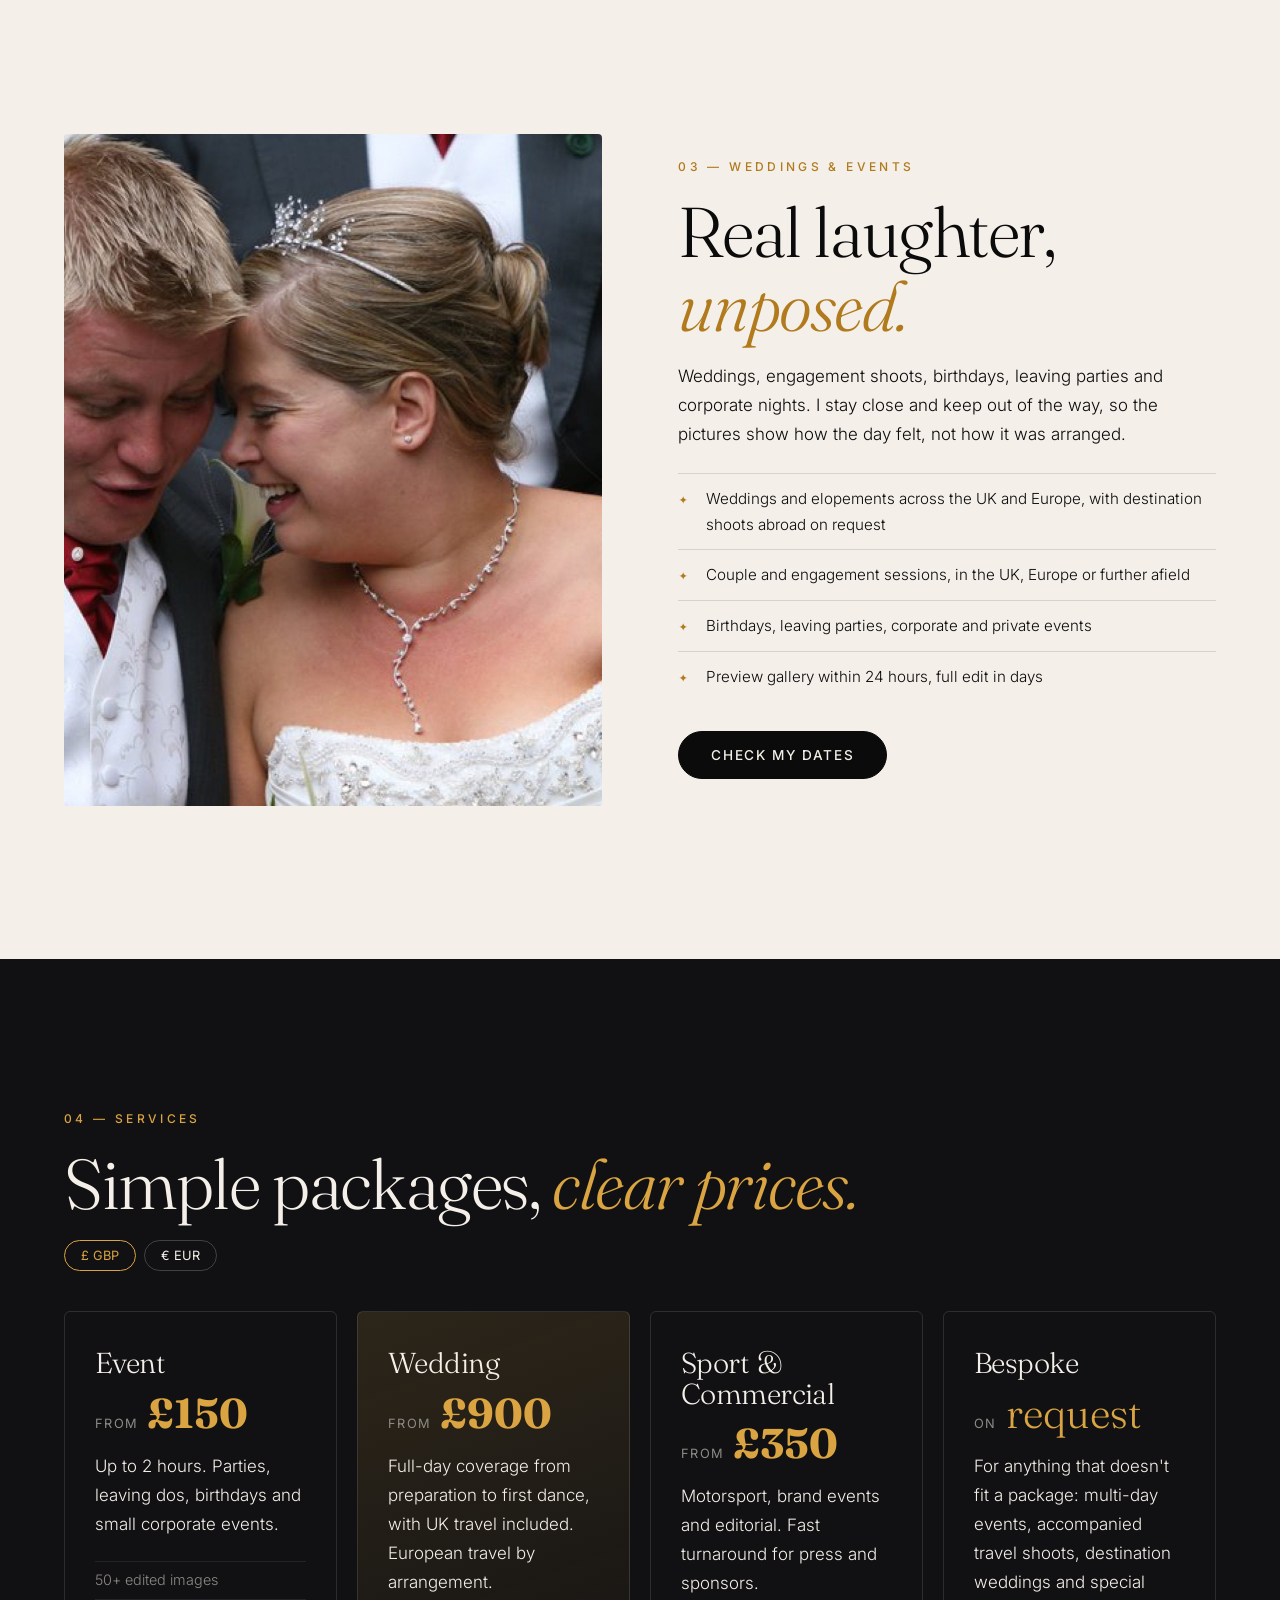
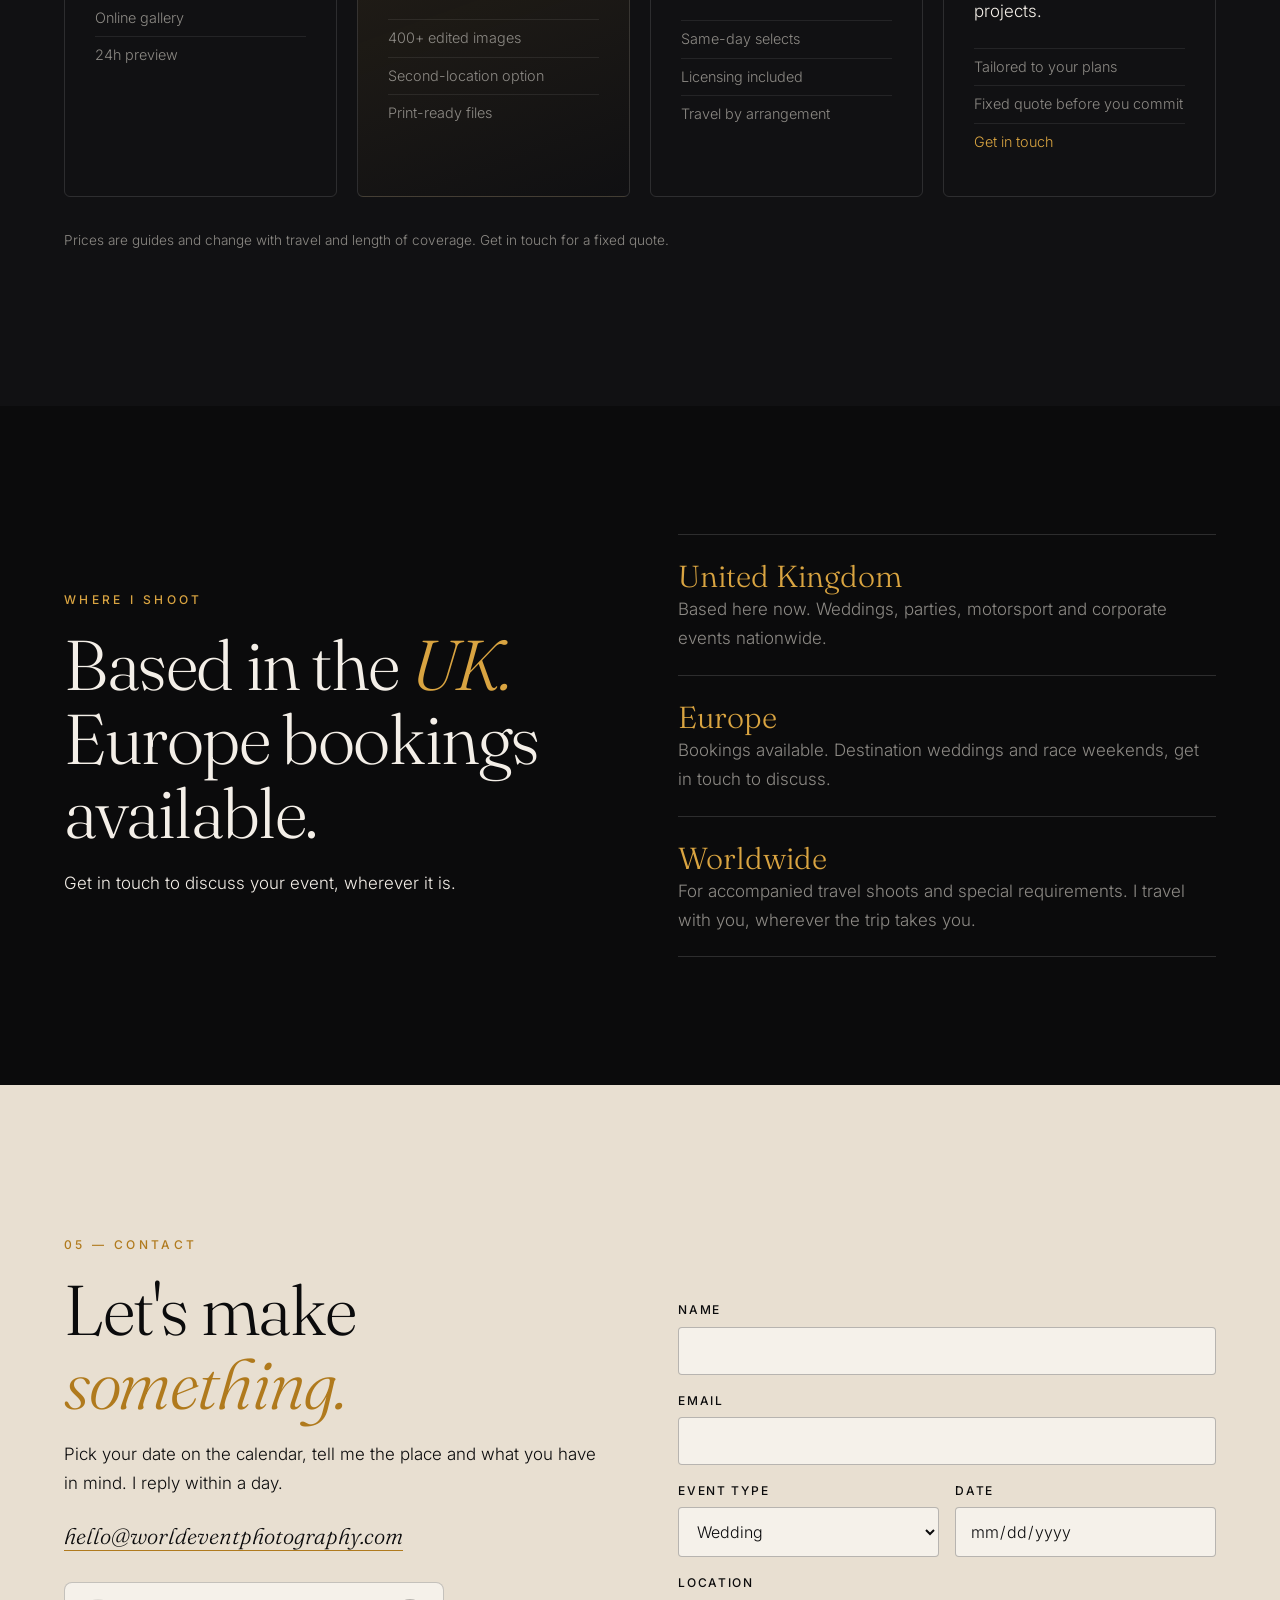
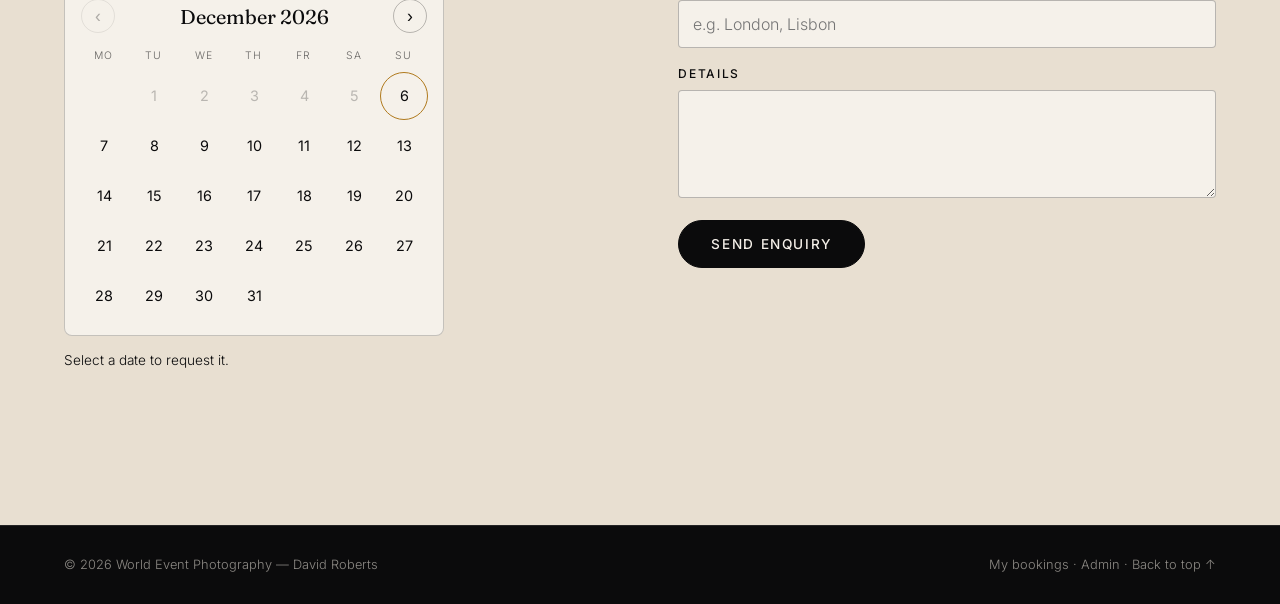
==== commit 05dda420: "Hero and meta: available around the world Co-Authored-By: Claude Sonnet 5.5 <noreply@anthropic.com>" ====
--- a/index.html
+++ b/index.html
@@ -4,9 +4,9 @@
 <meta charset="utf-8">
 <meta name="viewport" content="width=device-width, initial-scale=1">
 <title>World Event Photography — David Roberts</title>
-<meta name="description" content="David Roberts: event, motorsport and wedding photographer based in the UK, available across Europe.">
+<meta name="description" content="David Roberts: event, motorsport and wedding photographer based in the UK, available around the world.">
 <meta property="og:title" content="World Event Photography — David Roberts">
-<meta property="og:description" content="Events, motorsport, weddings and travel photography. UK-based, available across Europe.">
+<meta property="og:description" content="Events, motorsport, weddings and travel photography. UK-based, available around the world.">
 <meta property="og:image" content="images/p13.jpg">
 <link rel="preconnect" href="https://fonts.googleapis.com">
 <link rel="preconnect" href="https://fonts.gstatic.com" crossorigin>
@@ -51,7 +51,7 @@
   <div class="hero-content">
     <p class="eyebrow reveal">Travel · Events · Weddings · Motorsport</p>
     <h1 class="reveal"><span>The moment,</span> <em>wherever</em> <span>it happens.</span></h1>
-    <p class="lede reveal">David Roberts — photographer based in the UK and available across Europe, shooting the world's events as they unfold.</p>
+    <p class="lede reveal">David Roberts — photographer based in the UK and available around the world, shooting the world's events as they unfold.</p>
     <div class="hero-actions reveal">
       <a href="#asia" class="btn">View the work</a>
       <a href="#contact" class="btn ghost">Book a shoot</a>
--- a/style.css
+++ b/style.css
@@ -87,7 +87,7 @@
 .hscroll{height:300vh;position:relative}
 .hs-sticky{position:sticky;top:0;height:100vh;overflow:hidden;display:flex;align-items:center}
 .hs-track{display:flex;gap:2vw;padding:0 var(--gut);will-change:transform}
-.hs-item{position:relative;flex:none;height:68vh;overflow:hidden;border-radius:4px}
+.hs-item{cursor:zoom-in;position:relative;flex:none;height:68vh;overflow:hidden;border-radius:4px}
 .hs-item img{height:100%;width:auto;max-width:none;object-fit:cover}
 .hs-item.big img{min-width:min(78vw,1100px)}
 .hs-item figcaption{position:absolute;left:0;right:0;bottom:0;padding:50px 22px 18px;background:linear-gradient(transparent,rgba(0,0,0,.75));font:italic 300 1.3rem var(--serif)}
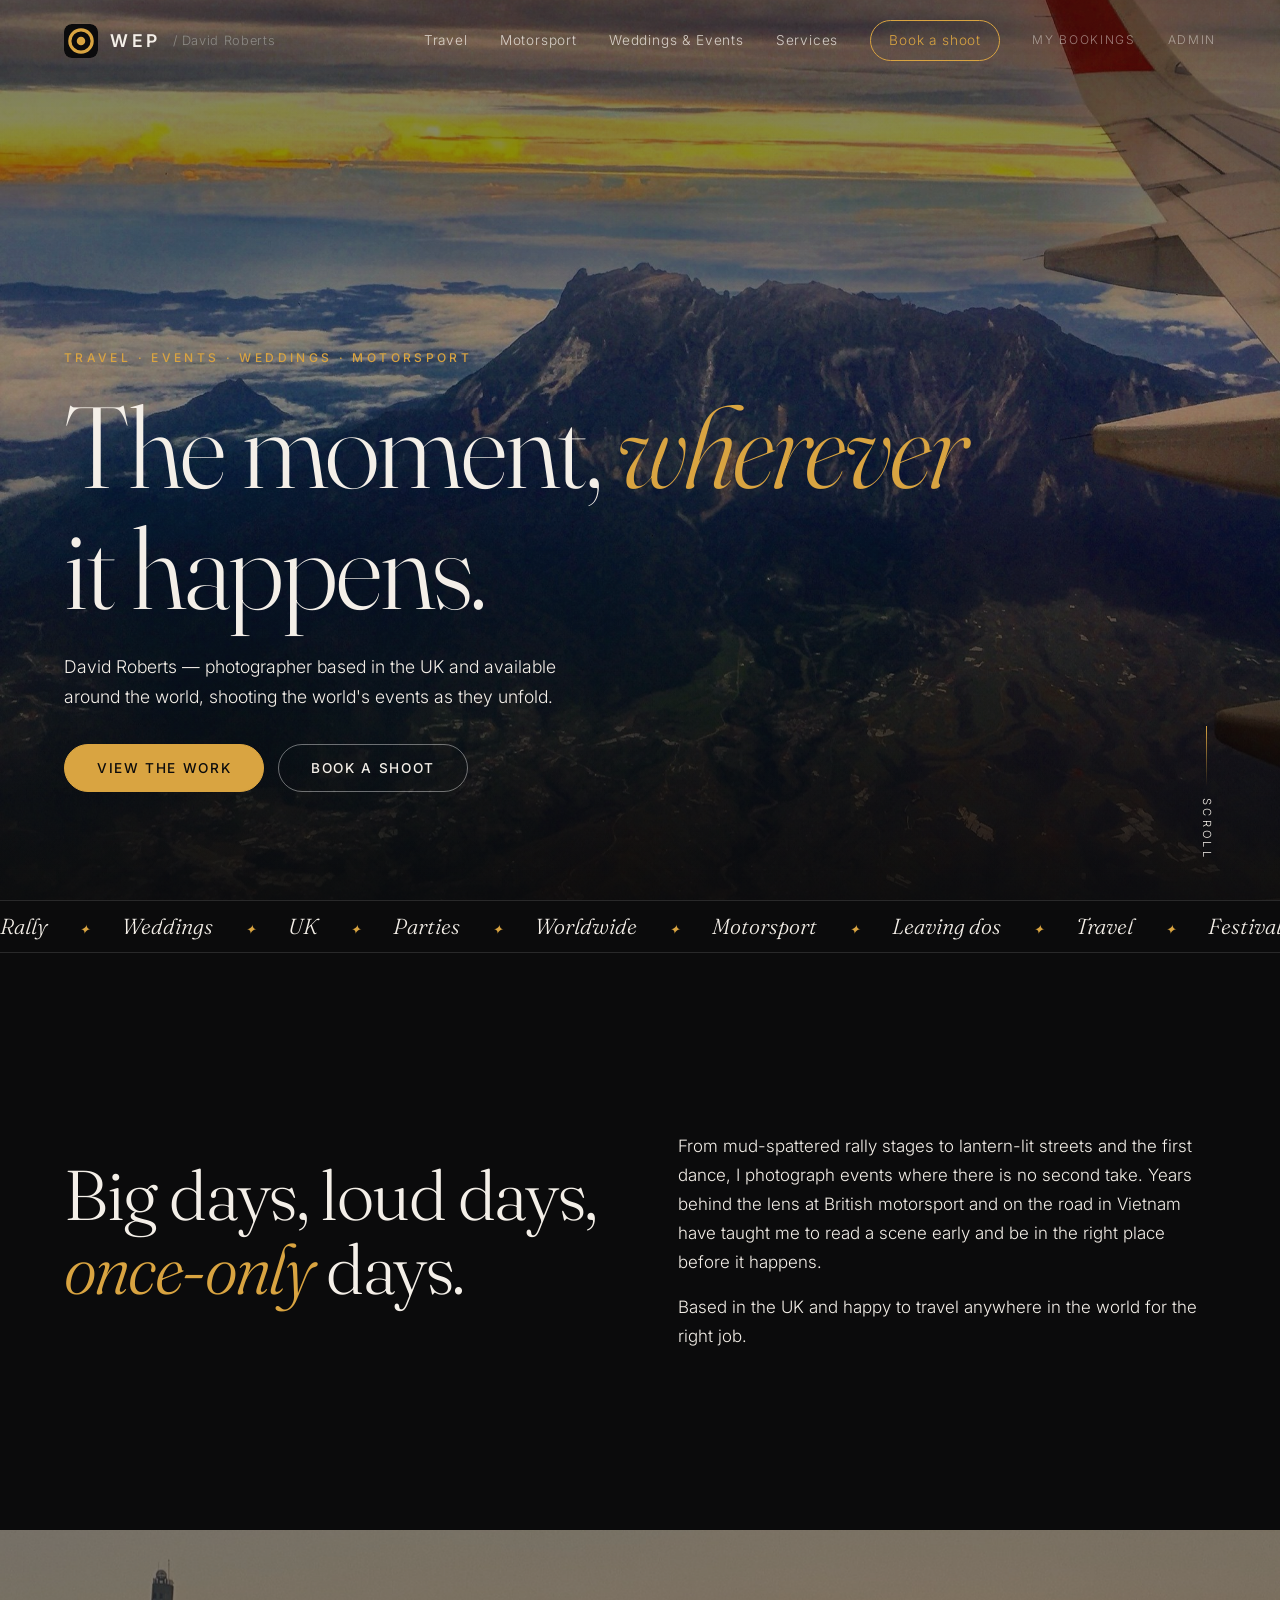
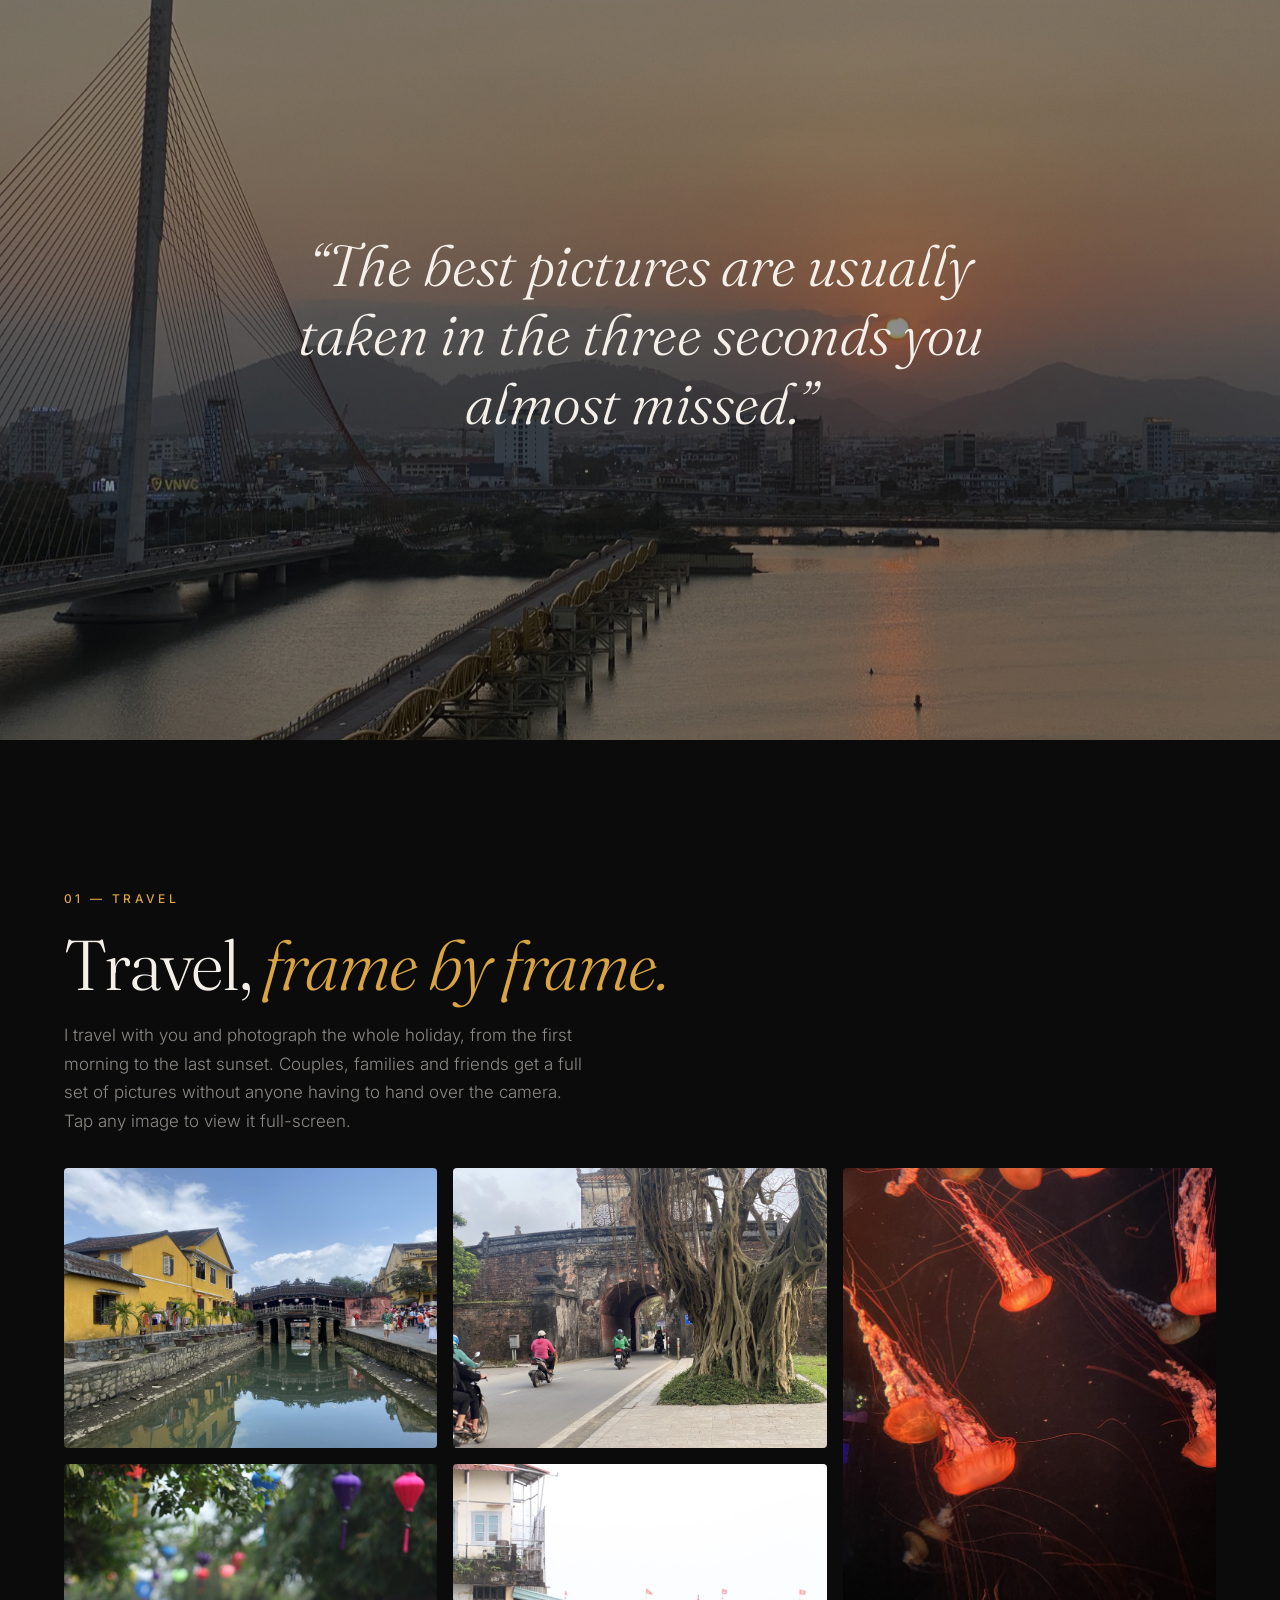
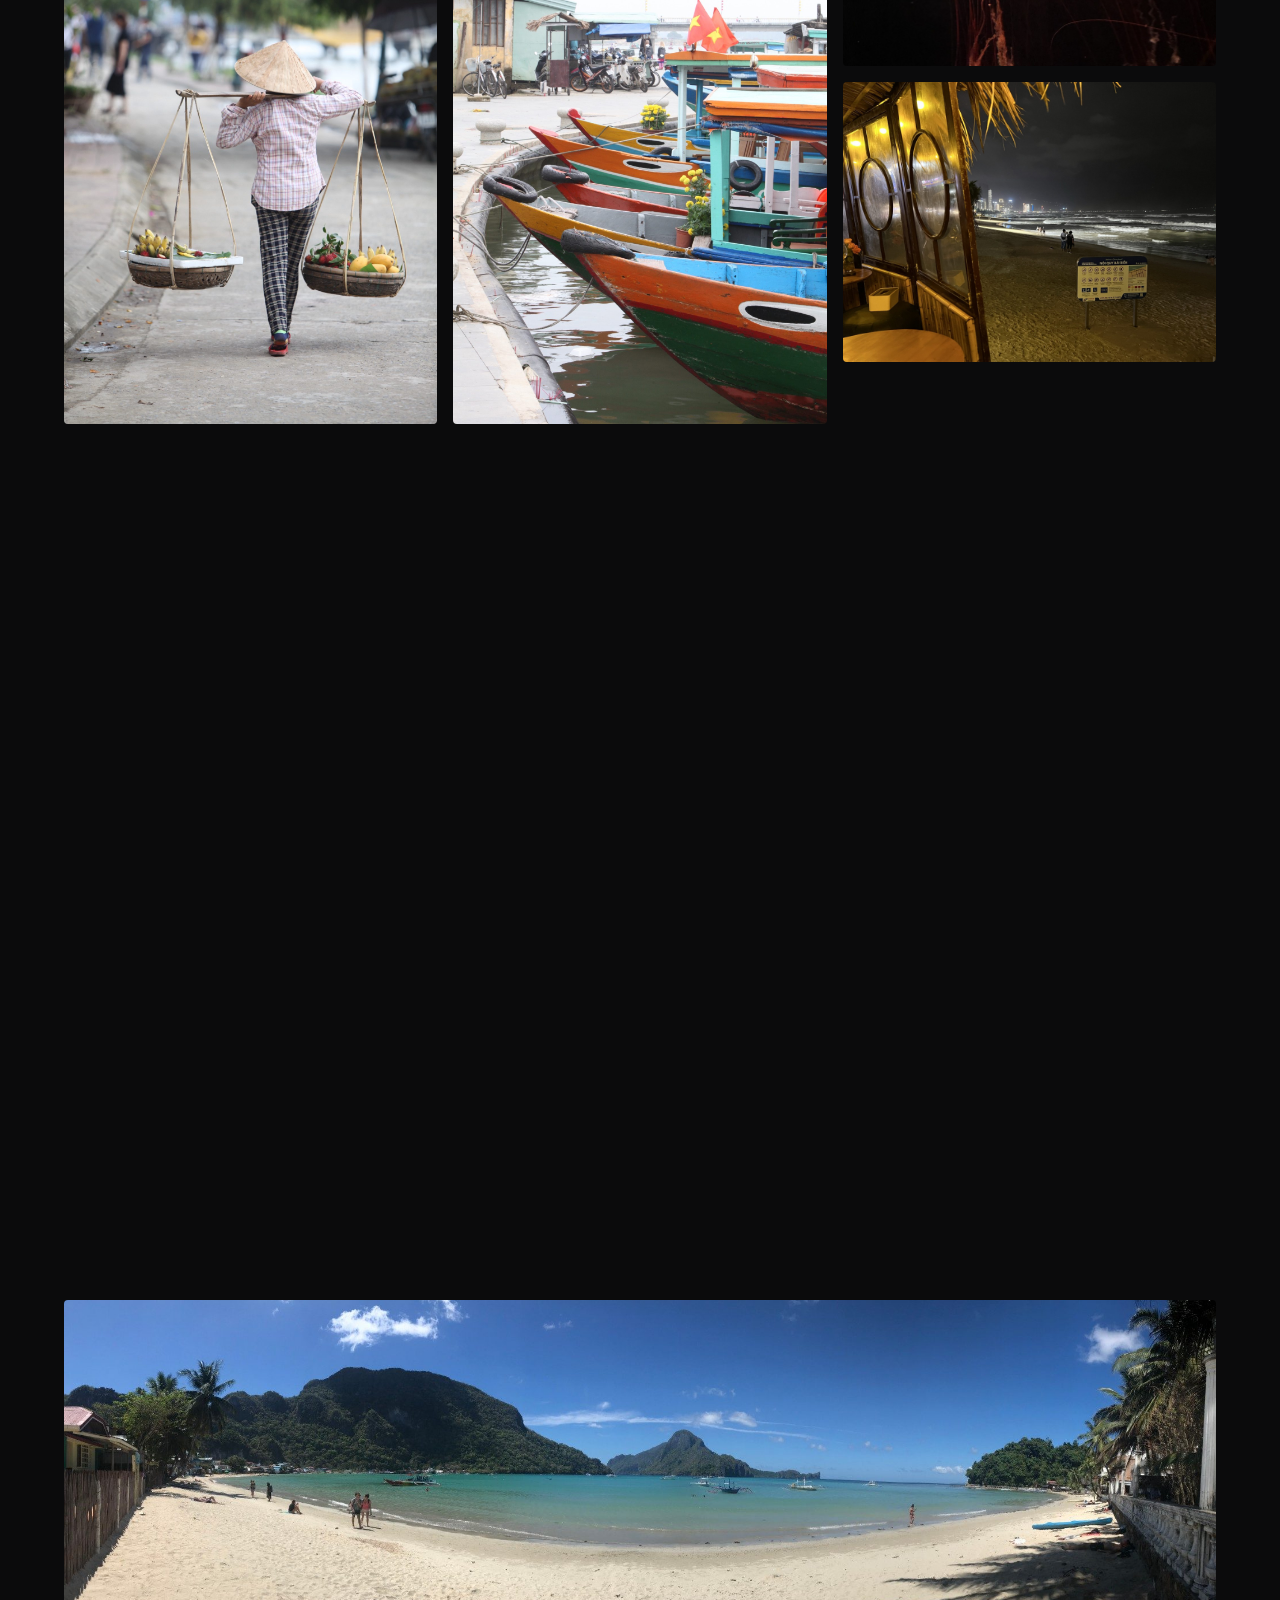
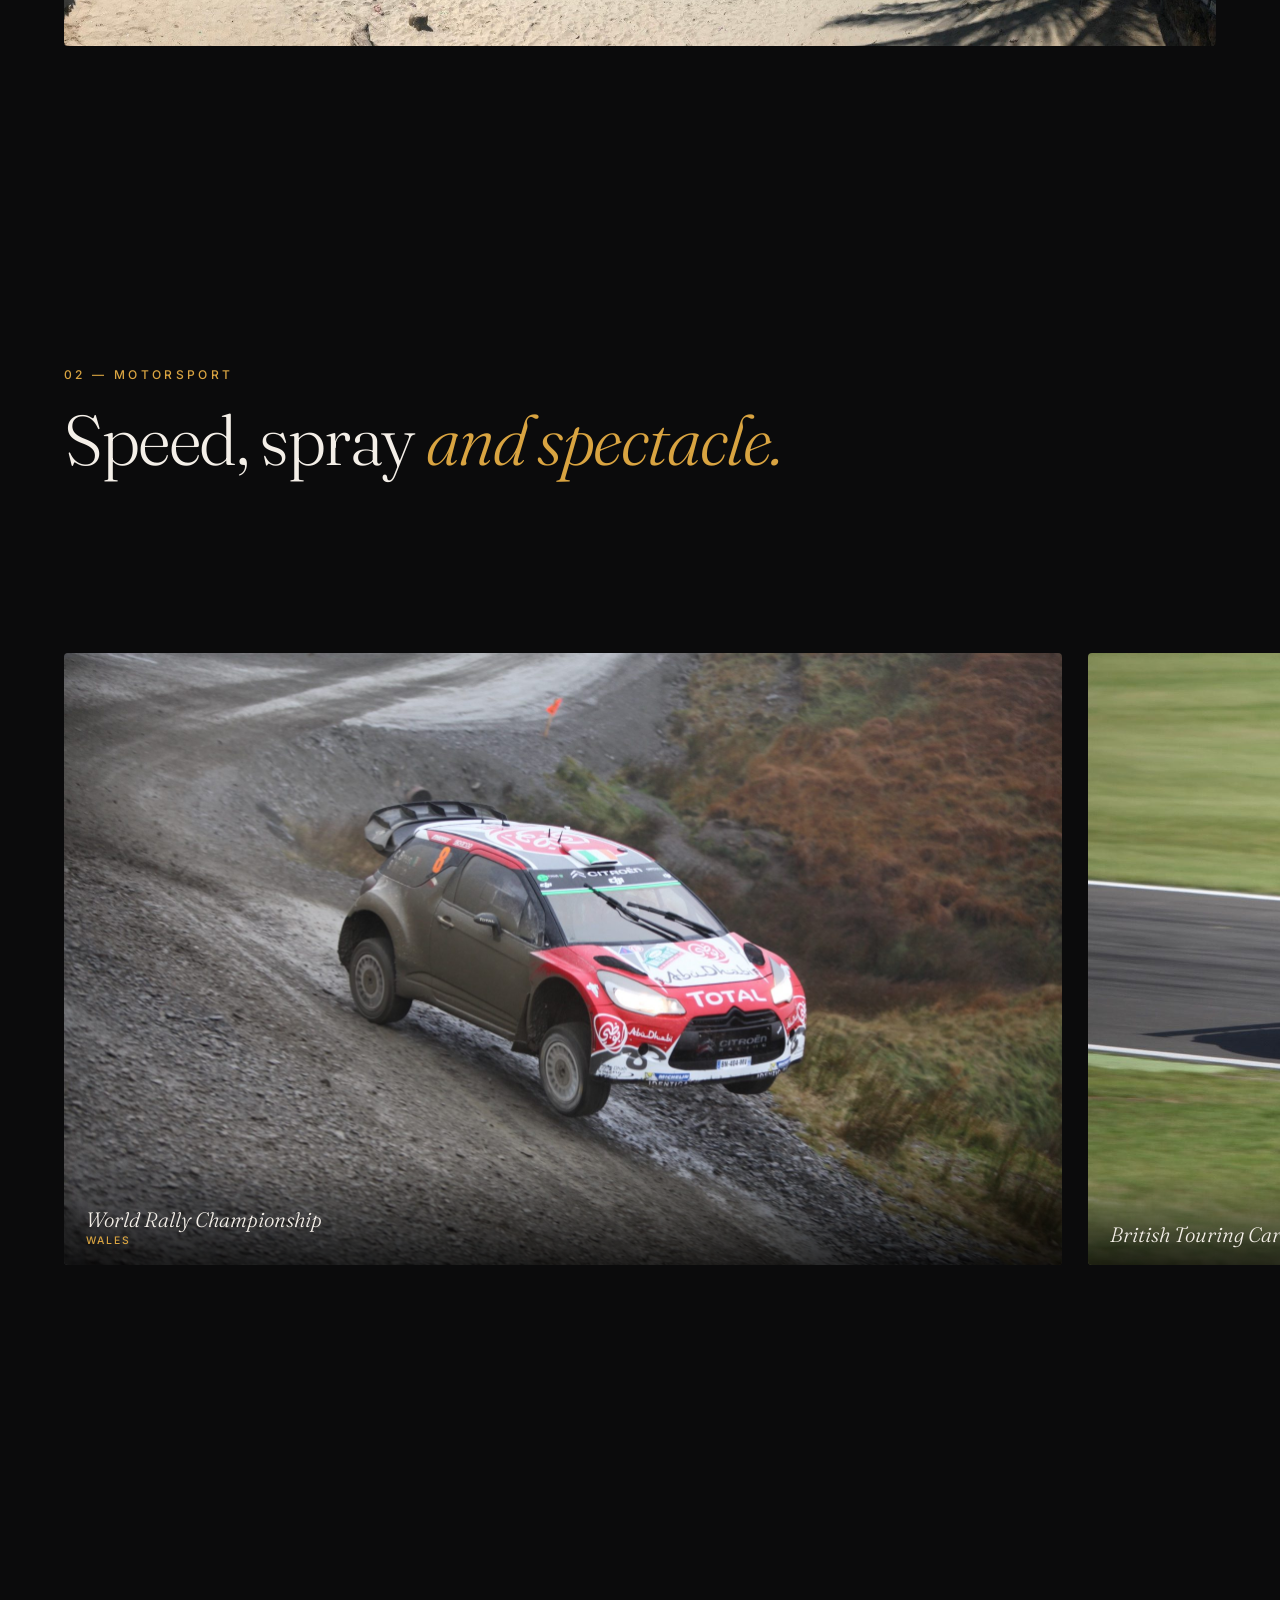
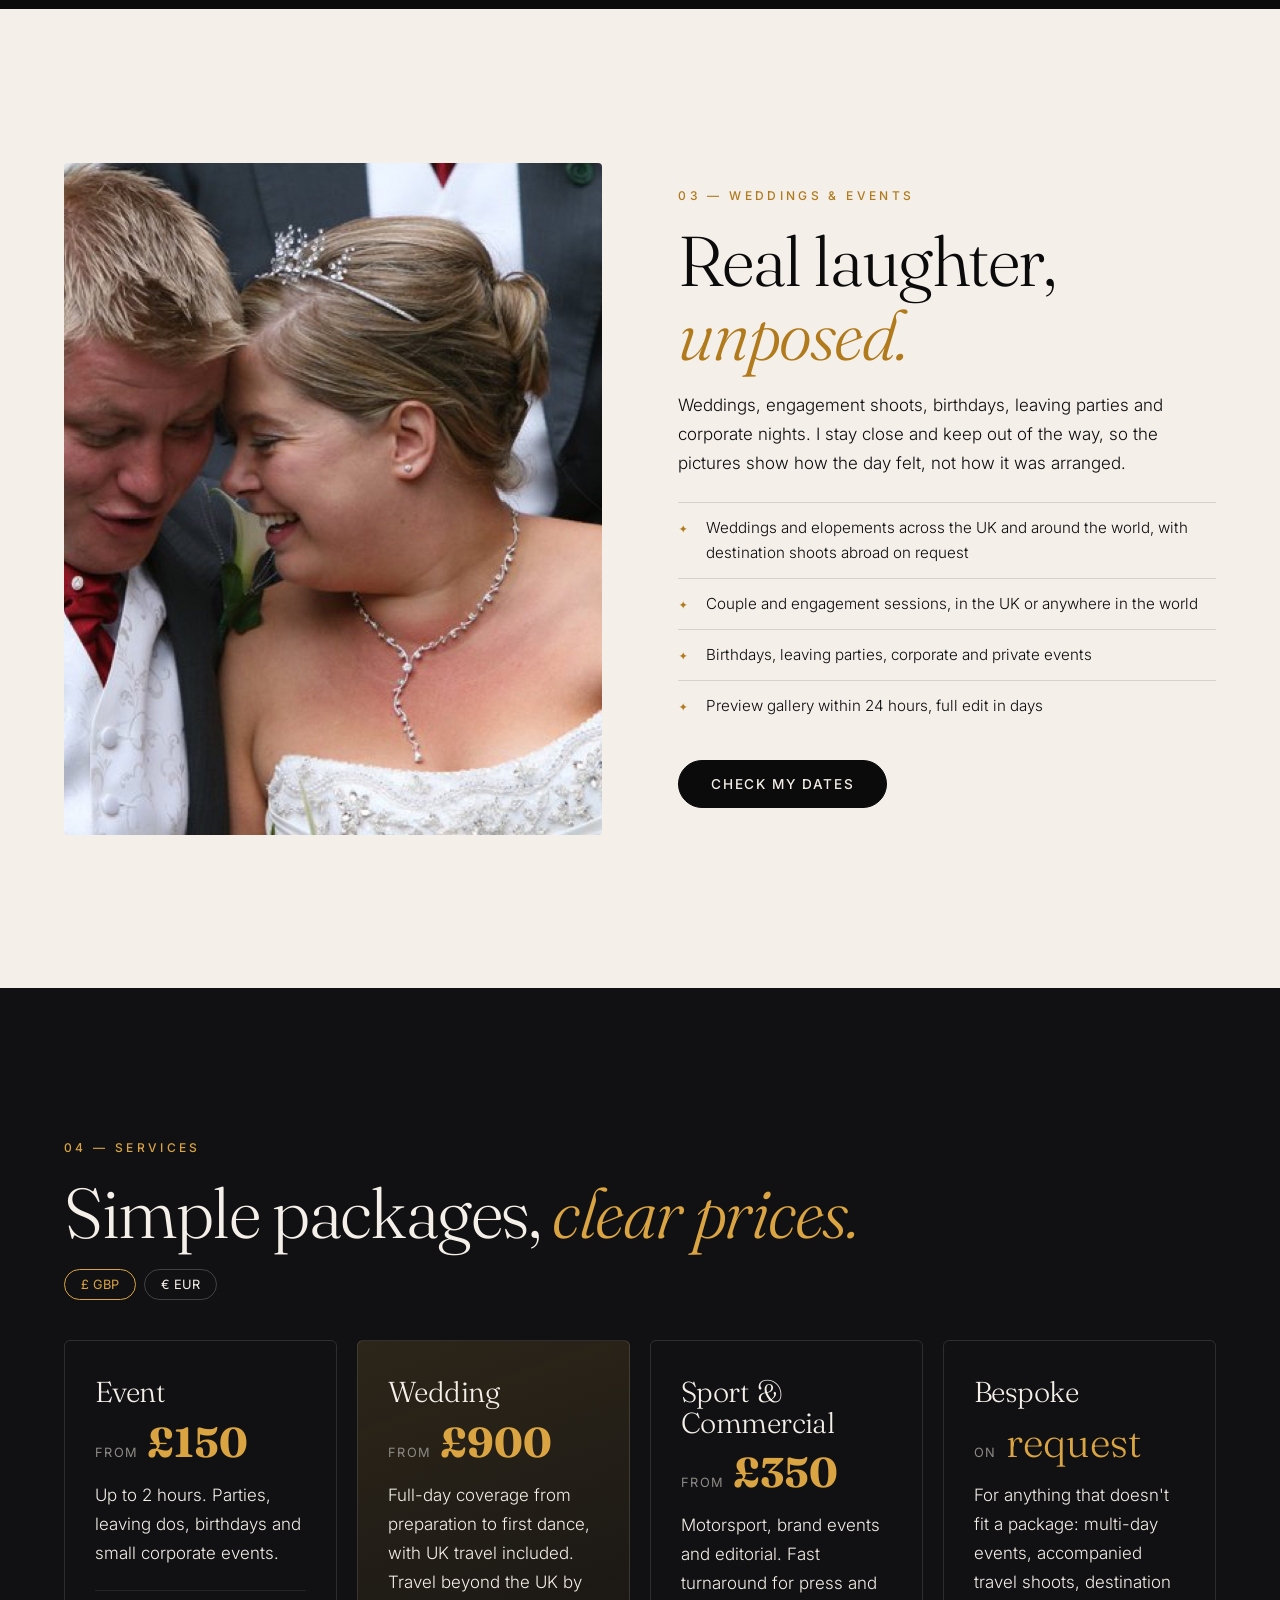
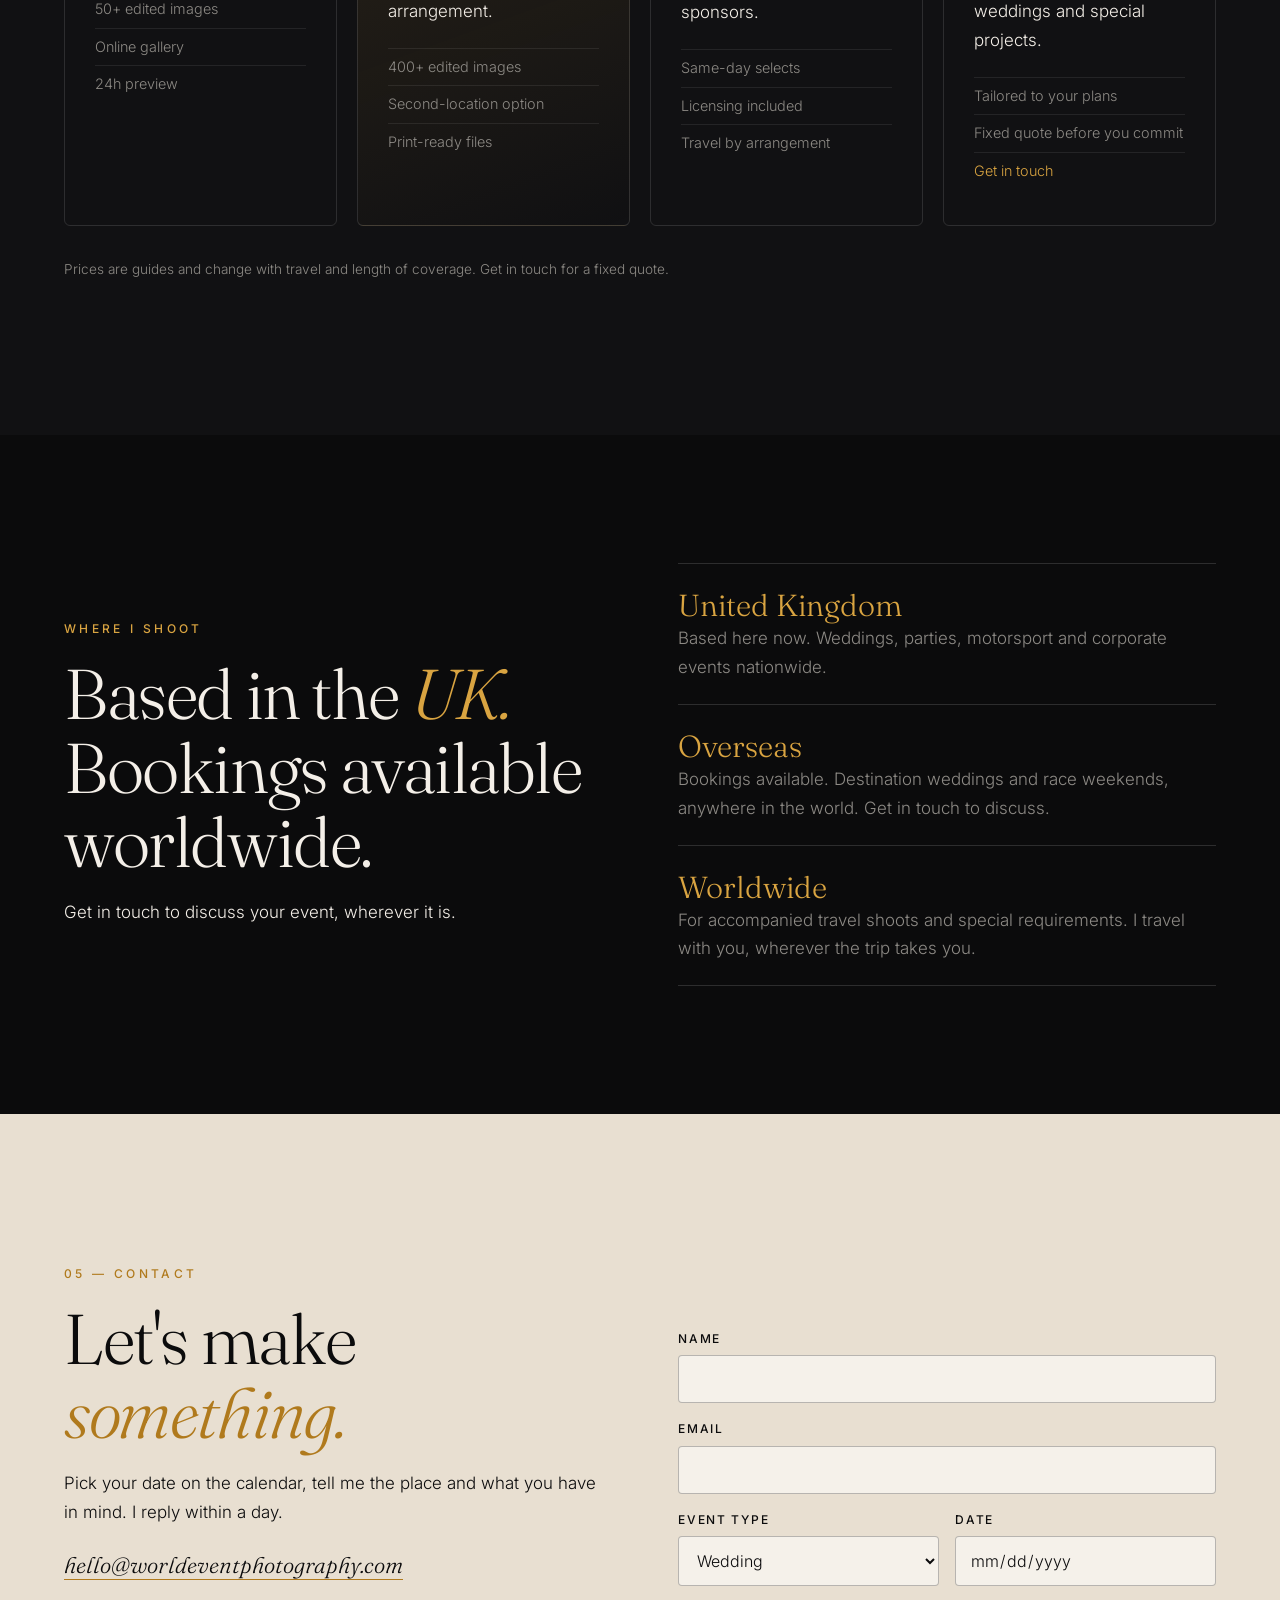
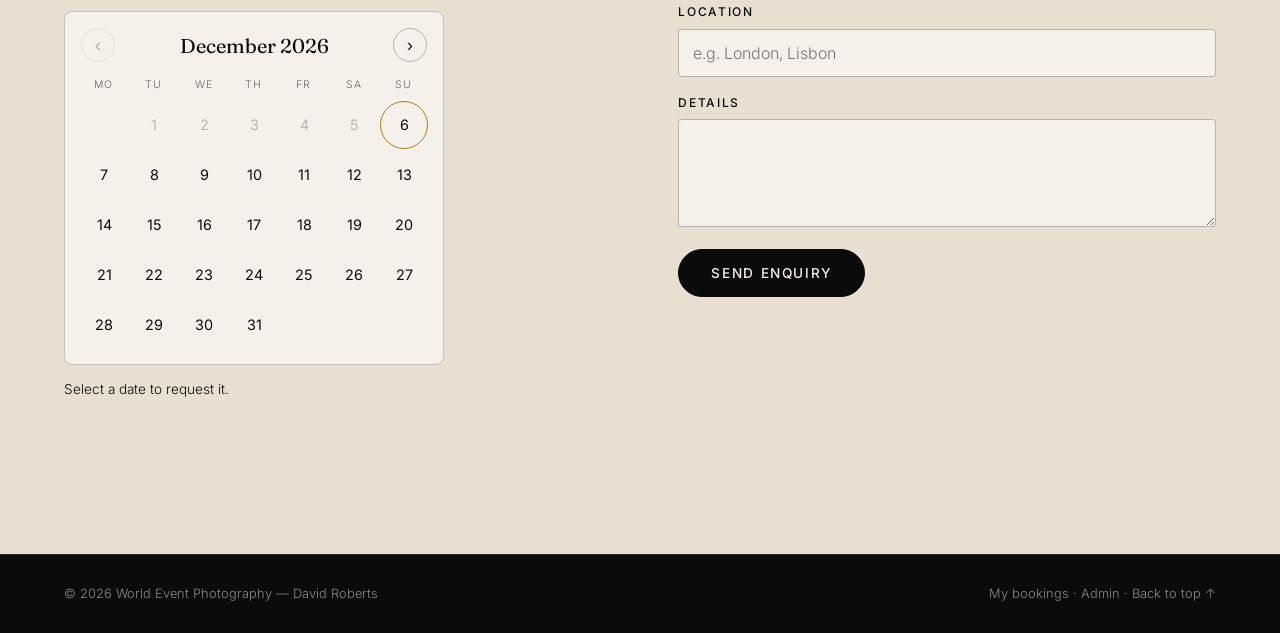
==== commit ae4dbea7: "Replace remaining Europe wording with worldwide Co-Authored-By: Claude Sonnet 5.5 <noreply@anthropic" ====
--- a/index.html
+++ b/index.html
@@ -62,8 +62,8 @@
 
 <div class="marquee" aria-hidden="true">
   <div class="track">
-    <span>Rally</span><span>Weddings</span><span>UK</span><span>Parties</span><span>Europe</span><span>Motorsport</span><span>Leaving dos</span><span>Travel</span><span>Festivals</span><span>Corporate</span>
-    <span>Rally</span><span>Weddings</span><span>UK</span><span>Parties</span><span>Europe</span><span>Motorsport</span><span>Leaving dos</span><span>Travel</span><span>Festivals</span><span>Corporate</span>
+    <span>Rally</span><span>Weddings</span><span>UK</span><span>Parties</span><span>Worldwide</span><span>Motorsport</span><span>Leaving dos</span><span>Travel</span><span>Festivals</span><span>Corporate</span>
+    <span>Rally</span><span>Weddings</span><span>UK</span><span>Parties</span><span>Worldwide</span><span>Motorsport</span><span>Leaving dos</span><span>Travel</span><span>Festivals</span><span>Corporate</span>
   </div>
 </div>
 
@@ -72,7 +72,7 @@
     <h2 class="reveal">Big days, loud days, <em>once-only</em> days.</h2>
     <div class="reveal">
       <p>From mud-spattered rally stages to lantern-lit streets and the first dance, I photograph events where there is no second take. Years behind the lens at British motorsport and on the road in Vietnam have taught me to read a scene early and be in the right place before it happens.</p>
-      <p>Based in the UK and happy to travel across Europe for the right job.</p>
+      <p>Based in the UK and happy to travel anywhere in the world for the right job.</p>
     </div>
   </div>
 </section>
@@ -130,8 +130,8 @@
       <h2>Real laughter, <em>unposed.</em></h2>
       <p>Weddings, engagement shoots, birthdays, leaving parties and corporate nights. I stay close and keep out of the way, so the pictures show how the day felt, not how it was arranged.</p>
       <ul class="ticks">
-        <li>Weddings and elopements across the UK and Europe, with destination shoots abroad on request</li>
-        <li>Couple and engagement sessions, in the UK, Europe or further afield</li>
+        <li>Weddings and elopements across the UK and around the world, with destination shoots abroad on request</li>
+        <li>Couple and engagement sessions, in the UK or anywhere in the world</li>
         <li>Birthdays, leaving parties, corporate and private events</li>
         <li>Preview gallery within 24 hours, full edit in days</li>
       </ul>
@@ -155,7 +155,7 @@
       </article>
       <article class="card hot reveal">
         <h3>Wedding</h3><p class="price"><small>from</small> <b data-gbp="900">£900</b></p>
-        <p>Full-day coverage from preparation to first dance, with UK travel included. European travel by arrangement.</p>
+        <p>Full-day coverage from preparation to first dance, with UK travel included. Travel beyond the UK by arrangement.</p>
         <ul><li>400+ edited images</li><li>Second-location option</li><li>Print-ready files</li></ul>
       </article>
       <article class="card reveal">
@@ -177,12 +177,12 @@
   <div class="wrap grid2">
     <div class="reveal">
       <p class="eyebrow">Where I shoot</p>
-      <h2>Based in the <em>UK.</em> Europe bookings available.</h2>
+      <h2>Based in the <em>UK.</em> Bookings available worldwide.</h2>
       <p>Get in touch to discuss your event, wherever it is.</p>
     </div>
     <ul class="places reveal">
       <li><b>United Kingdom</b><span>Based here now. Weddings, parties, motorsport and corporate events nationwide.</span></li>
-      <li><b>Europe</b><span>Bookings available. Destination weddings and race weekends, get in touch to discuss.</span></li>
+      <li><b>Overseas</b><span>Bookings available. Destination weddings and race weekends, anywhere in the world. Get in touch to discuss.</span></li>
       <li><b>Worldwide</b><span>For accompanied travel shoots and special requirements. I travel with you, wherever the trip takes you.</span></li>
     </ul>
   </div>
